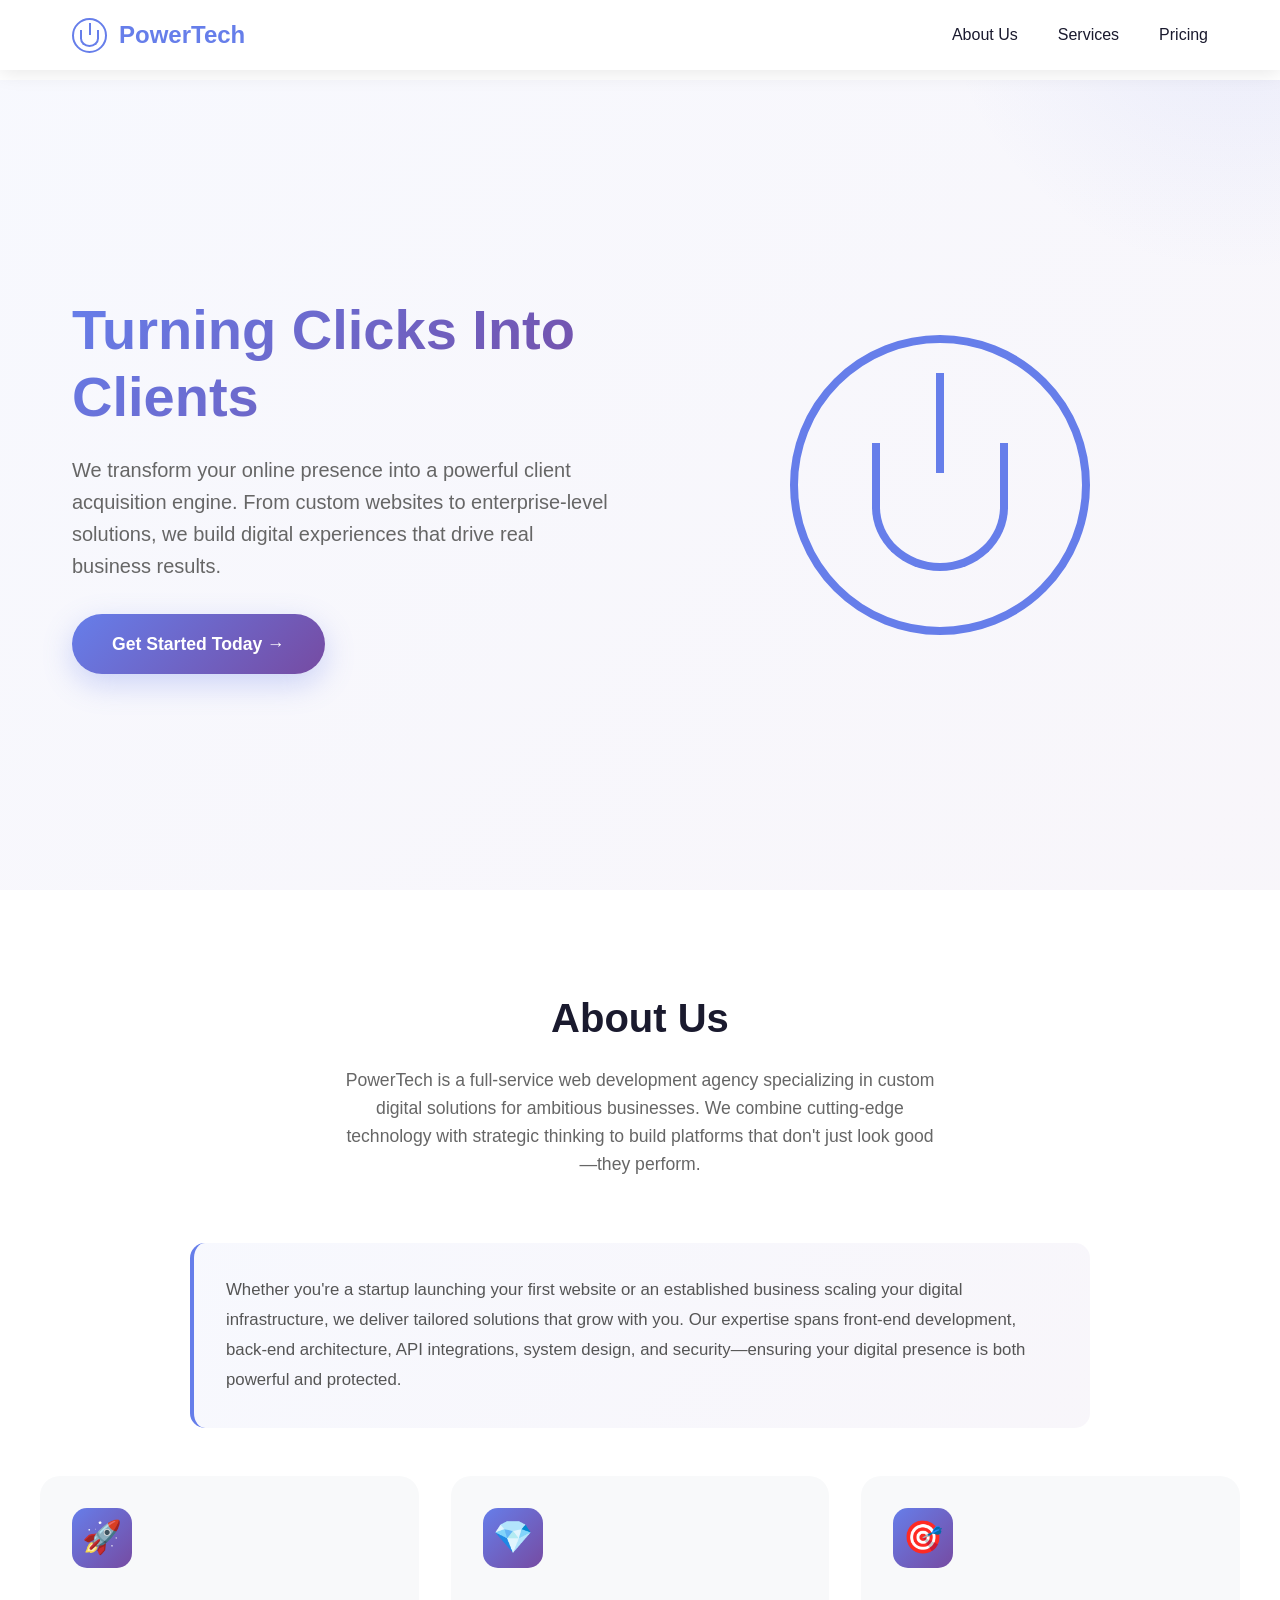
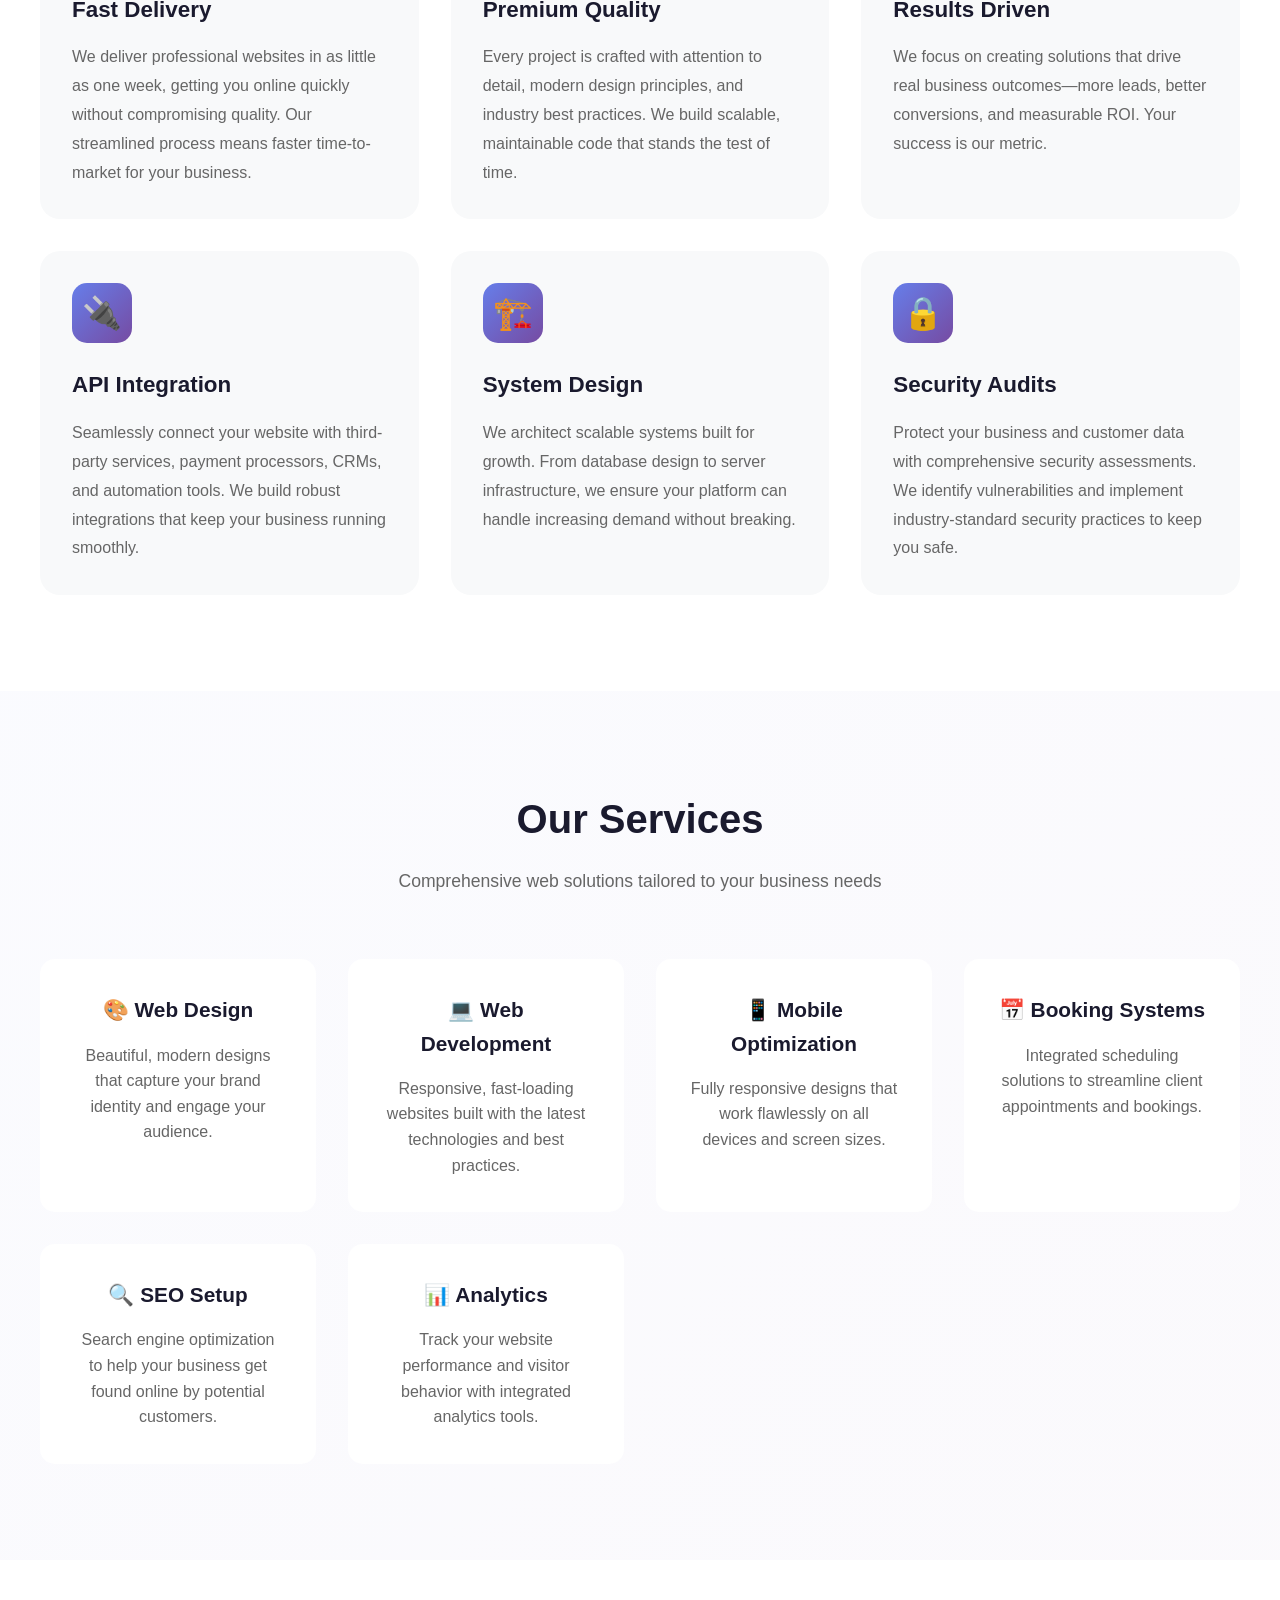
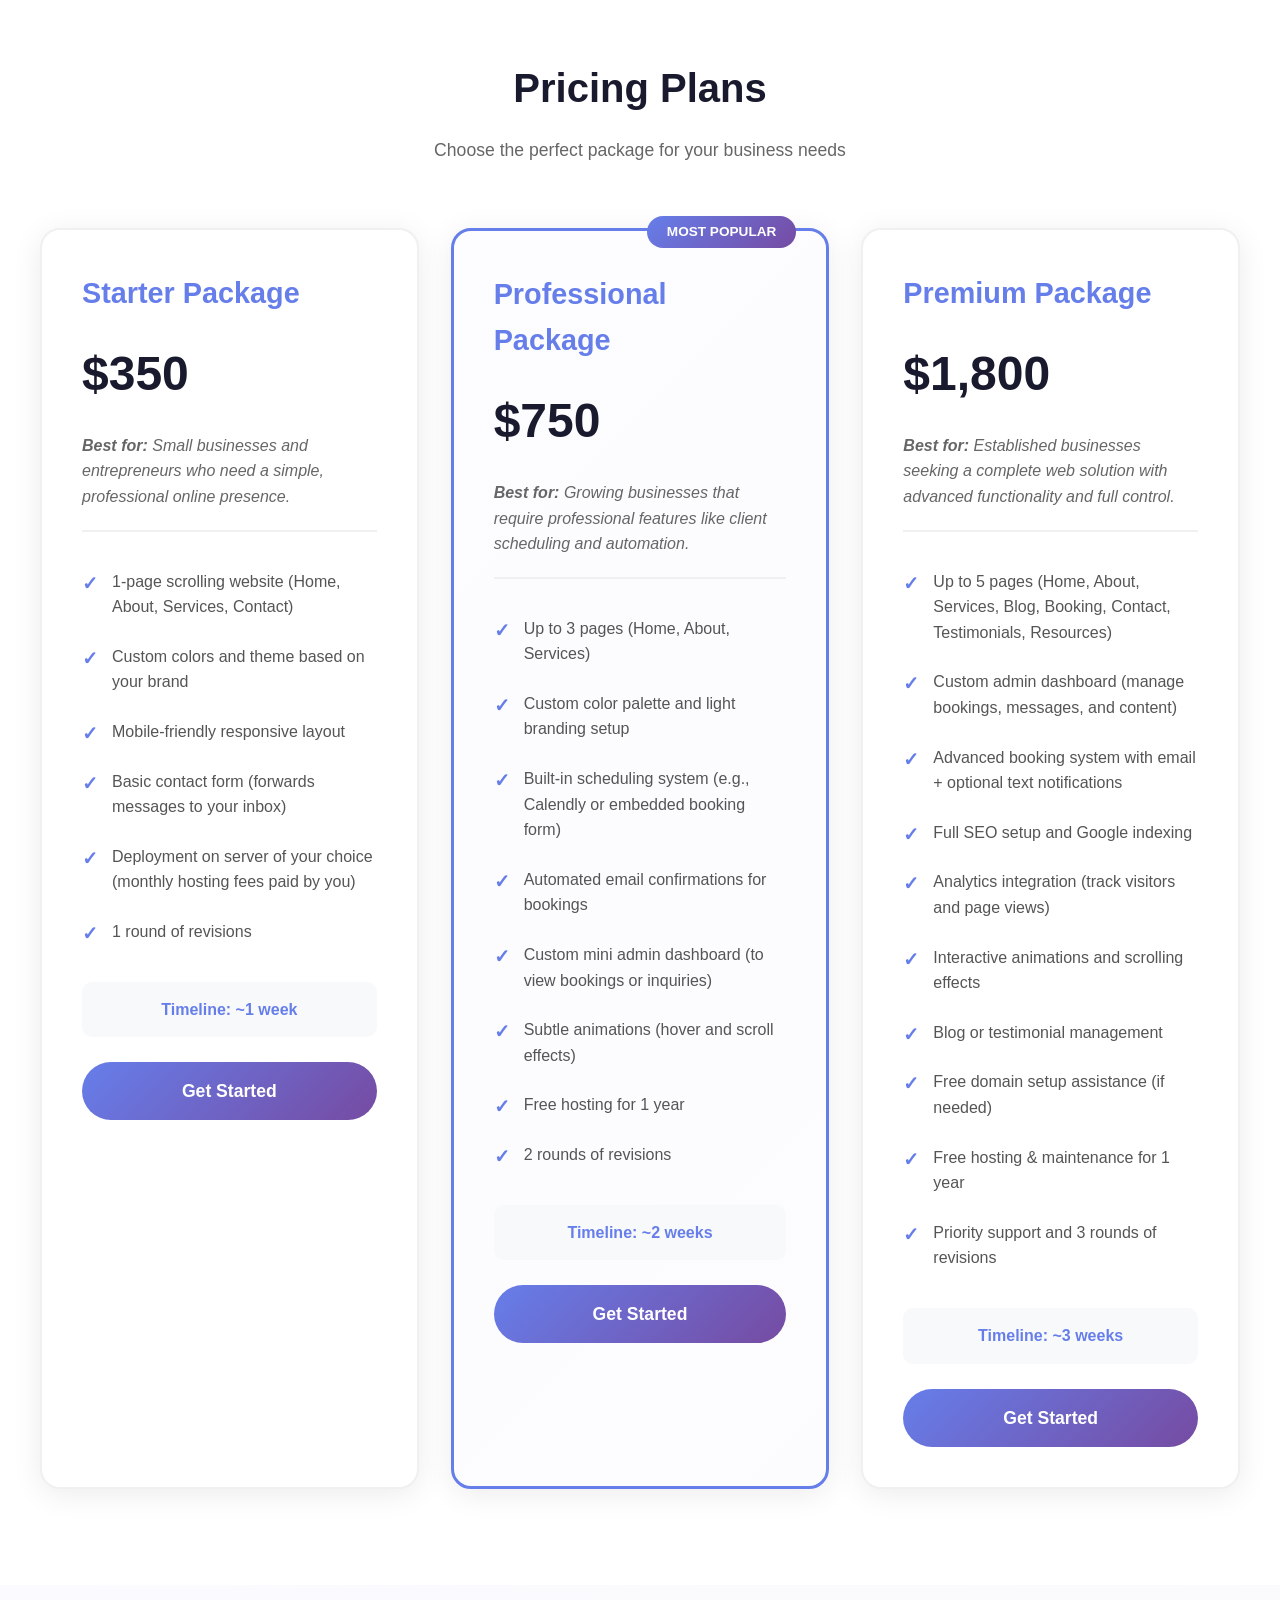
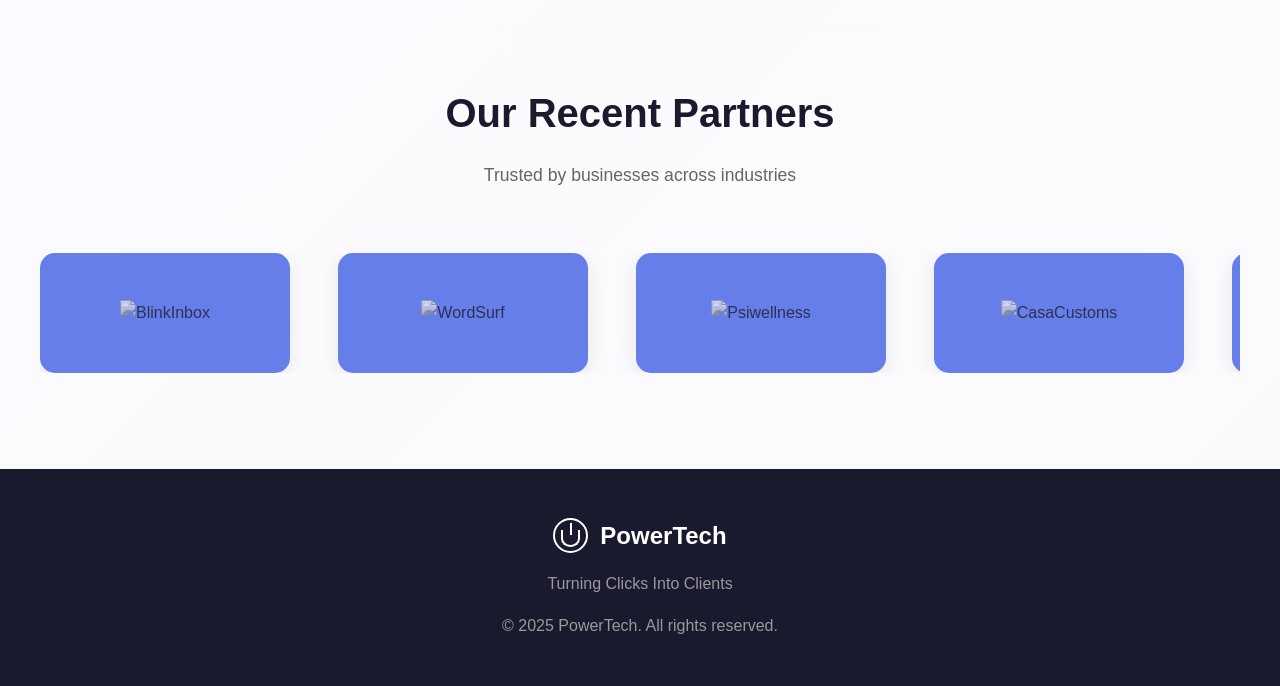
==== index.html @ 7750ad98 "Update index.html" ====
<!DOCTYPE html>
<html lang="en">
<head>
    <meta charset="UTF-8">
    <meta name="viewport" content="width=device-width, initial-scale=1.0">
    <title>PowerTech - Turning Clicks Into Clients</title>
    <style>
        * {
            margin: 0;
            padding: 0;
            box-sizing: border-box;
        }

        :root {
            --primary: #667eea;
            --secondary: #764ba2;
            --dark: #1a1a2e;
            --light: #f8f9fa;
            --accent: #00d4ff;
        }

        html {
            scroll-behavior: smooth;
        }

        body {
            font-family: 'Inter', -apple-system, BlinkMacSystemFont, 'Segoe UI', sans-serif;
            line-height: 1.6;
            color: var(--dark);
            background: #ffffff;
        }

        /* Navbar */
        nav {
            position: fixed;
            top: 0;
            width: 100%;
            background: rgba(255, 255, 255, 0.95);
            backdrop-filter: blur(10px);
            box-shadow: 0 2px 20px rgba(0, 0, 0, 0.1);
            z-index: 1000;
            transition: all 0.3s ease;
        }

        nav.scrolled {
            box-shadow: 0 2px 30px rgba(0, 0, 0, 0.15);
        }

        .nav-container {
            max-width: 1200px;
            margin: 0 auto;
            display: flex;
            justify-content: space-between;
            align-items: center;
            padding: 1rem 2rem;
        }

        .logo-nav {
            display: flex;
            align-items: center;
            gap: 12px;
            font-size: 1.5rem;
            font-weight: 700;
            color: var(--primary);
            text-decoration: none;
        }

        .power-icon-small {
            width: 35px;
            height: 35px;
            border: 2px solid var(--primary);
            border-radius: 50%;
            position: relative;
            display: flex;
            align-items: center;
            justify-content: center;
        }

        .power-icon-small::before {
            content: '';
            width: 2px;
            height: 12px;
            background: var(--primary);
            position: absolute;
            top: 3px;
        }

        .power-icon-small::after {
            content: '';
            width: 15px;
            height: 15px;
            border: 2px solid var(--primary);
            border-top: none;
            border-radius: 0 0 50% 50%;
            position: absolute;
            top: 10px;
        }

        .nav-links {
            display: flex;
            gap: 2.5rem;
            list-style: none;
        }

        .nav-links a {
            color: var(--dark);
            text-decoration: none;
            font-weight: 500;
            transition: color 0.3s ease;
            position: relative;
        }

        .nav-links a::after {
            content: '';
            position: absolute;
            bottom: -5px;
            left: 0;
            width: 0;
            height: 2px;
            background: linear-gradient(135deg, var(--primary), var(--secondary));
            transition: width 0.3s ease;
        }

        .nav-links a:hover {
            color: var(--primary);
        }

        .nav-links a:hover::after {
            width: 100%;
        }

        .mobile-toggle {
            display: none;
            flex-direction: column;
            gap: 5px;
            cursor: pointer;
        }

        .mobile-toggle span {
            width: 25px;
            height: 3px;
            background: var(--dark);
            border-radius: 3px;
            transition: all 0.3s ease;
        }

        /* Hero Section */
        .hero {
            margin-top: 80px;
            min-height: 90vh;
            display: flex;
            align-items: center;
            background: linear-gradient(135deg, rgba(102, 126, 234, 0.05) 0%, rgba(118, 75, 162, 0.05) 100%);
            position: relative;
            overflow: hidden;
        }

        .hero::before {
            content: '';
            position: absolute;
            top: -50%;
            right: -20%;
            width: 600px;
            height: 600px;
            background: radial-gradient(circle, rgba(102, 126, 234, 0.1) 0%, transparent 70%);
            border-radius: 50%;
        }

        .hero-container {
            max-width: 1200px;
            margin: 0 auto;
            padding: 2rem;
            display: grid;
            grid-template-columns: 1fr 1fr;
            gap: 4rem;
            align-items: center;
        }

        .hero-content h1 {
            font-size: 3.5rem;
            font-weight: 800;
            line-height: 1.2;
            margin-bottom: 1.5rem;
            background: linear-gradient(135deg, var(--primary), var(--secondary));
            -webkit-background-clip: text;
            -webkit-text-fill-color: transparent;
            background-clip: text;
        }

        .hero-content p {
            font-size: 1.25rem;
            color: #666;
            margin-bottom: 2rem;
        }

        .hero-cta {
            display: inline-flex;
            align-items: center;
            gap: 1rem;
            padding: 1rem 2.5rem;
            background: linear-gradient(135deg, var(--primary), var(--secondary));
            color: white;
            text-decoration: none;
            border-radius: 50px;
            font-weight: 600;
            font-size: 1.1rem;
            transition: transform 0.3s ease, box-shadow 0.3s ease;
            box-shadow: 0 10px 30px rgba(102, 126, 234, 0.3);
        }

        .hero-cta:hover {
            transform: translateY(-3px);
            box-shadow: 0 15px 40px rgba(102, 126, 234, 0.4);
        }

        .hero-visual {
            display: flex;
            justify-content: center;
            align-items: center;
        }

        .power-icon-large {
            width: 300px;
            height: 300px;
            border: 8px solid var(--primary);
            border-radius: 50%;
            position: relative;
            display: flex;
            align-items: center;
            justify-content: center;
            animation: pulse 3s ease-in-out infinite;
        }

        .power-icon-large::before {
            content: '';
            width: 8px;
            height: 100px;
            background: var(--primary);
            position: absolute;
            top: 30px;
        }

        .power-icon-large::after {
            content: '';
            width: 120px;
            height: 120px;
            border: 8px solid var(--primary);
            border-top: none;
            border-radius: 0 0 50% 50%;
            position: absolute;
            top: 100px;
        }

        @keyframes pulse {
            0%, 100% { transform: scale(1); }
            50% { transform: scale(1.05); }
        }

        /* About Section */
        .about {
            padding: 6rem 2rem;
            background: white;
        }

        .about-container {
            max-width: 1200px;
            margin: 0 auto;
        }

        .section-title {
            text-align: center;
            font-size: 2.5rem;
            font-weight: 700;
            margin-bottom: 1rem;
            color: var(--dark);
        }

        .section-subtitle {
            text-align: center;
            font-size: 1.1rem;
            color: #666;
            margin-bottom: 4rem;
            max-width: 600px;
            margin-left: auto;
            margin-right: auto;
        }

        .about-intro {
            max-width: 900px;
            margin: 2rem auto 3rem;
            padding: 2rem;
            background: linear-gradient(135deg, rgba(102, 126, 234, 0.05) 0%, rgba(118, 75, 162, 0.05) 100%);
            border-radius: 15px;
            border-left: 4px solid var(--primary);
            color: #555;
            line-height: 1.8;
            font-size: 1.05rem;
        }

        .about-grid {
            display: grid;
            grid-template-columns: repeat(auto-fit, minmax(280px, 1fr));
            gap: 2rem;
            margin-top: 3rem;
        }

        .about-card {
            padding: 2rem;
            border-radius: 20px;
            background: var(--light);
            transition: transform 0.3s ease, box-shadow 0.3s ease;
        }

        .about-card:hover {
            transform: translateY(-5px);
            box-shadow: 0 10px 30px rgba(0, 0, 0, 0.1);
        }

        .about-icon {
            width: 60px;
            height: 60px;
            background: linear-gradient(135deg, var(--primary), var(--secondary));
            border-radius: 15px;
            display: flex;
            align-items: center;
            justify-content: center;
            font-size: 2rem;
            margin-bottom: 1.5rem;
        }

        .about-card h3 {
            font-size: 1.4rem;
            margin-bottom: 1rem;
            color: var(--dark);
        }

        .about-card p {
            color: #666;
            line-height: 1.8;
        }

        /* Services Section */
        .services {
            padding: 6rem 2rem;
            background: linear-gradient(135deg, rgba(102, 126, 234, 0.03) 0%, rgba(118, 75, 162, 0.03) 100%);
        }

        .services-container {
            max-width: 1200px;
            margin: 0 auto;
        }

        .services-grid {
            display: grid;
            grid-template-columns: repeat(auto-fit, minmax(250px, 1fr));
            gap: 2rem;
            margin-top: 3rem;
        }

        .service-item {
            padding: 2rem;
            background: white;
            border-radius: 15px;
            text-align: center;
            transition: transform 0.3s ease, box-shadow 0.3s ease;
            border: 2px solid transparent;
        }

        .service-item:hover {
            transform: translateY(-5px);
            box-shadow: 0 10px 30px rgba(102, 126, 234, 0.15);
            border-color: var(--primary);
        }

        .service-item h3 {
            font-size: 1.3rem;
            margin-bottom: 1rem;
            color: var(--dark);
        }

        .service-item p {
            color: #666;
        }

        /* Pricing Section */
        .pricing {
            padding: 6rem 2rem;
            background: white;
        }

        .pricing-container {
            max-width: 1200px;
            margin: 0 auto;
        }

        .pricing-grid {
            display: grid;
            grid-template-columns: repeat(auto-fit, minmax(320px, 1fr));
            gap: 2rem;
            margin-top: 3rem;
        }

        .pricing-card {
            background: white;
            border-radius: 20px;
            padding: 2.5rem;
            box-shadow: 0 5px 30px rgba(0, 0, 0, 0.08);
            transition: transform 0.3s ease, box-shadow 0.3s ease;
            border: 2px solid #f0f0f0;
        }

        .pricing-card:hover {
            transform: translateY(-10px);
            box-shadow: 0 15px 40px rgba(102, 126, 234, 0.2);
            border-color: var(--primary);
        }

        .pricing-card.featured {
            border: 3px solid var(--primary);
            position: relative;
            background: linear-gradient(135deg, rgba(102, 126, 234, 0.02) 0%, rgba(118, 75, 162, 0.02) 100%);
        }

        .featured-badge {
            position: absolute;
            top: -15px;
            right: 30px;
            background: linear-gradient(135deg, var(--primary), var(--secondary));
            color: white;
            padding: 5px 20px;
            border-radius: 20px;
            font-size: 0.85rem;
            font-weight: bold;
        }

        .package-name {
            font-size: 1.8rem;
            color: var(--primary);
            margin-bottom: 10px;
            font-weight: 700;
        }

        .price {
            font-size: 3rem;
            font-weight: 800;
            color: var(--dark);
            margin: 20px 0;
        }

        .best-for {
            font-style: italic;
            color: #666;
            margin-bottom: 25px;
            padding-bottom: 20px;
            border-bottom: 2px solid #f0f0f0;
        }

        .features {
            list-style: none;
            margin: 25px 0;
        }

        .features li {
            padding: 12px 0;
            padding-left: 30px;
            position: relative;
            color: #555;
        }

        .features li::before {
            content: '✓';
            position: absolute;
            left: 0;
            color: var(--primary);
            font-weight: bold;
            font-size: 1.2rem;
        }

        .timeline {
            background: var(--light);
            padding: 15px;
            border-radius: 10px;
            text-align: center;
            margin-top: 25px;
            font-weight: 600;
            color: var(--primary);
        }

        .cta-button {
            display: block;
            width: 100%;
            padding: 15px;
            margin-top: 25px;
            background: linear-gradient(135deg, var(--primary), var(--secondary));
            color: white;
            border: none;
            border-radius: 50px;
            font-size: 1.1rem;
            font-weight: 600;
            cursor: pointer;
            transition: transform 0.3s ease, box-shadow 0.3s ease;
            text-decoration: none;
            text-align: center;
        }

        .cta-button:hover {
            transform: translateY(-2px);
            box-shadow: 0 10px 25px rgba(102, 126, 234, 0.3);
        }

        /* Projects Section */
        .projects {
            padding: 6rem 2rem;
            background: linear-gradient(135deg, rgba(102, 126, 234, 0.03) 0%, rgba(118, 75, 162, 0.03) 100%);
            overflow: hidden;
        }

        .projects-container {
            max-width: 1200px;
            margin: 0 auto;
        }

        .projects-slider {
            margin-top: 3rem;
            overflow: hidden;
            position: relative;
            width: 100%;
        }

        .projects-track {
            display: flex;
            gap: 3rem;
            width: fit-content;
            animation: scroll 20s linear infinite;
            will-change: transform;
        }

        .projects-track:hover {
            animation-play-state: paused;
        }

        @keyframes scroll {
            0% {
                transform: translateX(0);
            }
            100% {
                transform: translateX(calc(-283px * 3));
            }
        }

        .project-card {
            flex-shrink: 0;
            width: 250px;
            height: 120px;
            background: #667eea;
            border-radius: 15px;
            display: flex;
            align-items: center;
            justify-content: center;
            padding: 1.5rem;
            box-shadow: 0 5px 20px rgba(0, 0, 0, 0.08);
            transition: transform 0.3s ease, box-shadow 0.3s ease;
            cursor: pointer;
            text-decoration: none;
        }

        .project-card:hover {
            transform: translateY(-5px);
            box-shadow: 0 10px 30px rgba(102, 126, 234, 0.2);
        }

        .project-logo {
            display: flex;
            flex-direction: column;
            align-items: center;
            gap: 0.5rem;
            transition: all 0.3s ease;
        }

         .logo-image {
            max-width: 150px;
            max-height: 60px;
            object-fit: contain;
            filter: grayscale(100%);
            opacity: 0.7;
            transition: all 0.3s ease;
        }
        
        .project-card:hover .logo-image {
            filter: grayscale(0%);
            opacity: 1;
            transform: scale(1.05);
        }
    

        /* Footer */
        footer {
            background: var(--dark);
            color: white;
            padding: 3rem 2rem;
            text-align: center;
        }

        .footer-content {
            max-width: 1200px;
            margin: 0 auto;
        }

        .footer-logo {
            display: flex;
            align-items: center;
            justify-content: center;
            gap: 12px;
            margin-bottom: 1rem;
            font-size: 1.5rem;
            font-weight: 700;
        }

        .power-icon-footer {
            width: 35px;
            height: 35px;
            border: 2px solid white;
            border-radius: 50%;
            position: relative;
            display: flex;
            align-items: center;
            justify-content: center;
        }

        .power-icon-footer::before {
            content: '';
            width: 2px;
            height: 12px;
            background: white;
            position: absolute;
            top: 3px;
        }

        .power-icon-footer::after {
            content: '';
            width: 15px;
            height: 15px;
            border: 2px solid white;
            border-top: none;
            border-radius: 0 0 50% 50%;
            position: absolute;
            top: 10px;
        }

        .footer-text {
            color: #999;
            margin-top: 1rem;
        }

        /* Responsive */
        @media (max-width: 768px) {
            .mobile-toggle {
                display: flex;
            }

            .nav-links {
                position: fixed;
                top: 80px;
                left: -100%;
                width: 100%;
                height: calc(100vh - 80px);
                background: white;
                flex-direction: column;
                padding: 2rem;
                gap: 1.5rem;
                transition: left 0.3s ease;
                box-shadow: 0 5px 20px rgba(0, 0, 0, 0.1);
            }

            .nav-links.active {
                left: 0;
            }

            .hero-container {
                grid-template-columns: 1fr;
                gap: 2rem;
                text-align: center;
            }

            .hero-content h1 {
                font-size: 2.5rem;
            }

            .hero-visual {
                order: -1;
            }

            .power-icon-large {
                width: 200px;
                height: 200px;
            }

            .power-icon-large::before {
                height: 70px;
                top: 20px;
            }

            .power-icon-large::after {
                width: 80px;
                height: 80px;
                top: 70px;
            }

            .pricing-grid {
                grid-template-columns: 1fr;
            }

            .section-title {
                font-size: 2rem;
            }
        }
    </style>
</head>
<body>
    <!-- Navbar -->
    <nav id="navbar">
        <div class="nav-container">
            <a href="#" class="logo-nav">
                <div class="power-icon-small"></div>
                PowerTech
            </a>
            <ul class="nav-links" id="navLinks">
                <li><a href="#about">About Us</a></li>
                <li><a href="#services">Services</a></li>
                <li><a href="#pricing">Pricing</a></li>
            </ul>
            <div class="mobile-toggle" id="mobileToggle">
                <span></span>
                <span></span>
                <span></span>
            </div>
        </div>
    </nav>

    <!-- Hero Section -->
    <section class="hero">
        <div class="hero-container">
            <div class="hero-content">
                <h1>Turning Clicks Into Clients</h1>
                <p>We transform your online presence into a powerful client acquisition engine. From custom websites to enterprise-level solutions, we build digital experiences that drive real business results.</p>
                <a href="https://forms.google.com" class="hero-cta" target="_blank">Get Started Today →</a>
            </div>
            <div class="hero-visual">
                <div class="power-icon-large"></div>
            </div>
        </div>
    </section>

    <!-- About Section -->
    <section class="about" id="about">
        <div class="about-container">
            <h2 class="section-title">About Us</h2>
            <p class="section-subtitle">PowerTech is a full-service web development agency specializing in custom digital solutions for ambitious businesses. We combine cutting-edge technology with strategic thinking to build platforms that don't just look good—they perform.</p>
            
            <div class="about-intro">
                <p>Whether you're a startup launching your first website or an established business scaling your digital infrastructure, we deliver tailored solutions that grow with you. Our expertise spans front-end development, back-end architecture, API integrations, system design, and security—ensuring your digital presence is both powerful and protected.</p>
            </div>
            
            <div class="about-grid">
                <div class="about-card">
                    <div class="about-icon">🚀</div>
                    <h3>Fast Delivery</h3>
                    <p>We deliver professional websites in as little as one week, getting you online quickly without compromising quality. Our streamlined process means faster time-to-market for your business.</p>
                </div>
                <div class="about-card">
                    <div class="about-icon">💎</div>
                    <h3>Premium Quality</h3>
                    <p>Every project is crafted with attention to detail, modern design principles, and industry best practices. We build scalable, maintainable code that stands the test of time.</p>
                </div>
                <div class="about-card">
                    <div class="about-icon">🎯</div>
                    <h3>Results Driven</h3>
                    <p>We focus on creating solutions that drive real business outcomes—more leads, better conversions, and measurable ROI. Your success is our metric.</p>
                </div>
                <div class="about-card">
                    <div class="about-icon">🔌</div>
                    <h3>API Integration</h3>
                    <p>Seamlessly connect your website with third-party services, payment processors, CRMs, and automation tools. We build robust integrations that keep your business running smoothly.</p>
                </div>
                <div class="about-card">
                    <div class="about-icon">🏗️</div>
                    <h3>System Design</h3>
                    <p>We architect scalable systems built for growth. From database design to server infrastructure, we ensure your platform can handle increasing demand without breaking.</p>
                </div>
                <div class="about-card">
                    <div class="about-icon">🔒</div>
                    <h3>Security Audits</h3>
                    <p>Protect your business and customer data with comprehensive security assessments. We identify vulnerabilities and implement industry-standard security practices to keep you safe.</p>
                </div>
            </div>
        </div>
    </section>

    <!-- Services Section -->
    <section class="services" id="services">
        <div class="services-container">
            <h2 class="section-title">Our Services</h2>
            <p class="section-subtitle">Comprehensive web solutions tailored to your business needs</p>
            
            <div class="services-grid">
                <div class="service-item">
                    <h3>🎨 Web Design</h3>
                    <p>Beautiful, modern designs that capture your brand identity and engage your audience.</p>
                </div>
                <div class="service-item">
                    <h3>💻 Web Development</h3>
                    <p>Responsive, fast-loading websites built with the latest technologies and best practices.</p>
                </div>
                <div class="service-item">
                    <h3>📱 Mobile Optimization</h3>
                    <p>Fully responsive designs that work flawlessly on all devices and screen sizes.</p>
                </div>
                <div class="service-item">
                    <h3>📅 Booking Systems</h3>
                    <p>Integrated scheduling solutions to streamline client appointments and bookings.</p>
                </div>
                <div class="service-item">
                    <h3>🔍 SEO Setup</h3>
                    <p>Search engine optimization to help your business get found online by potential customers.</p>
                </div>
                <div class="service-item">
                    <h3>📊 Analytics</h3>
                    <p>Track your website performance and visitor behavior with integrated analytics tools.</p>
                </div>
            </div>
        </div>
    </section>

    <!-- Pricing Section -->
    <section class="pricing" id="pricing">
        <div class="pricing-container">
            <h2 class="section-title">Pricing Plans</h2>
            <p class="section-subtitle">Choose the perfect package for your business needs</p>
            
            <div class="pricing-grid">
                <!-- Starter Package -->
                <div class="pricing-card">
                    <h2 class="package-name">Starter Package</h2>
                    <div class="price">$350</div>
                    <p class="best-for"><strong>Best for:</strong> Small businesses and entrepreneurs who need a simple, professional online presence.</p>
                    
                    <ul class="features">
                        <li>1-page scrolling website (Home, About, Services, Contact)</li>
                        <li>Custom colors and theme based on your brand</li>
                        <li>Mobile-friendly responsive layout</li>
                        <li>Basic contact form (forwards messages to your inbox)</li>
                        <li>Deployment on server of your choice (monthly hosting fees paid by you)</li>
                        <li>1 round of revisions</li>
                    </ul>

                    <div class="timeline">Timeline: ~1 week</div>
                    <a href="https://forms.google.com" class="cta-button" target="_blank">Get Started</a>
                </div>

                <!-- Professional Package -->
                <div class="pricing-card featured">
                    <span class="featured-badge">MOST POPULAR</span>
                    <h2 class="package-name">Professional Package</h2>
                    <div class="price">$750</div>
                    <p class="best-for"><strong>Best for:</strong> Growing businesses that require professional features like client scheduling and automation.</p>
                    
                    <ul class="features">
                        <li>Up to 3 pages (Home, About, Services)</li>
                        <li>Custom color palette and light branding setup</li>
                        <li>Built-in scheduling system (e.g., Calendly or embedded booking form)</li>
                        <li>Automated email confirmations for bookings</li>
                        <li>Custom mini admin dashboard (to view bookings or inquiries)</li>
                        <li>Subtle animations (hover and scroll effects)</li>
                        <li>Free hosting for 1 year</li>
                        <li>2 rounds of revisions</li>
                    </ul>

                    <div class="timeline">Timeline: ~2 weeks</div>
                    <a href="https://forms.google.com" class="cta-button" target="_blank">Get Started</a>
                </div>

                <!-- Premium Package -->
                <div class="pricing-card">
                    <h2 class="package-name">Premium Package</h2>
                    <div class="price">$1,800</div>
                    <p class="best-for"><strong>Best for:</strong> Established businesses seeking a complete web solution with advanced functionality and full control.</p>
                    
                    <ul class="features">
                        <li>Up to 5 pages (Home, About, Services, Blog, Booking, Contact, Testimonials, Resources)</li>
                        <li>Custom admin dashboard (manage bookings, messages, and content)</li>
                        <li>Advanced booking system with email + optional text notifications</li>
                        <li>Full SEO setup and Google indexing</li>
                        <li>Analytics integration (track visitors and page views)</li>
                        <li>Interactive animations and scrolling effects</li>
                        <li>Blog or testimonial management</li>
                        <li>Free domain setup assistance (if needed)</li>
                        <li>Free hosting & maintenance for 1 year</li>
                        <li>Priority support and 3 rounds of revisions</li>
                    </ul>

                    <div class="timeline">Timeline: ~3 weeks</div>
                    <a href="https://forms.google.com" class="cta-button" target="_blank">Get Started</a>
                </div>
            </div>
        </div>
    </section>

    <!-- Projects Showcase Section -->
    <section class="projects">
        <div class="projects-container">
            <h2 class="section-title">Our Recent Partners</h2>
            <p class="section-subtitle">Trusted by businesses across industries</p>
            
            <div class="projects-slider">
                <div class="projects-track">
                     <a href="https://blinkinbox.club" target="_blank" class="project-card">
                        <div class="project-logo">
                            <img src="https://blinkinbox.club/logo512.png" alt="BlinkInbox" class="logo-image">
                        </div>
                    </a>
                    <a href="https://wordsurf.club" target="_blank" class="project-card">
                        <div class="project-logo">
                            <img src="https://wordsurf.club/logo512.png" alt="WordSurf" class="logo-image">
                        </div>
                    </a>
                    <a href="https://psiwellnessinc.com" target="_blank" class="project-card">
                        <div class="project-logo">
                            <img src="https://psiwellnessinc.com/psiwell.png" alt="Psiwellness" class="logo-image">
                        </div>
                    </a>
                    <a href="https://casacustoms.shop" target="_blank" class="project-card">
                        <div class="project-logo">
                            <img src="https://casacustoms.shop/Logo.png" alt="CasaCustoms" class="logo-image"> 
                        </div>
                    <!-- Duplicate for seamless loop -->
                   <a href="https://blinkinbox.club" target="_blank" class="project-card">
                        <div class="project-logo">
                            <img src="https://blinkinbox.club/logo512.png" alt="BlinkInbox" class="logo-image">
                        </div>
                    </a>
                    <a href="https://wordsurf.club" target="_blank" class="project-card">
                        <div class="project-logo">
                            <img src="https://wordsurf.club/favicon" alt="WordSurf" class="logo-image">
                        </div>
                    </a>
                    <a href="https://psiwellnessinc.com" target="_blank" class="project-card">
                        <div class="project-logo">
                            <img src="https://psiwellnessinc.com/psiwell.png" alt="Psiwellness" class="logo-image">
                        </div>
                    </a>
                    <a href="https://casacustoms.shop" target="_blank" class="project-card">
                        <div class="project-logo">
                            <img src="https://casacustoms.shop/Logo.png" alt="CasaCustoms" class="logo-image"> 
                        </div>
                    </a>
                </div>
            </div>
        </div>
    </section>

    <!-- Footer -->
    <footer>
        <div class="footer-content">
            <div class="footer-logo">
                <div class="power-icon-footer"></div>
                PowerTech
            </div>
            <p class="footer-text">Turning Clicks Into Clients</p>
            <p class="footer-text">© 2025 PowerTech. All rights reserved.</p>
        </div>
    </footer>

    <script>
        // Mobile menu toggle
        const mobileToggle = document.getElementById('mobileToggle');
        const navLinks = document.getElementById('navLinks');

        mobileToggle.addEventListener('click', () => {
            navLinks.classList.toggle('active');
        });

        // Close mobile menu when clicking a link
        navLinks.querySelectorAll('a').forEach(link => {
            link.addEventListener('click', () => {
                navLinks.classList.remove('active');
            });
        });

        // Navbar scroll effect
        const navbar = document.getElementById('navbar');
        window.addEventListener('scroll', () => {
            if (window.scrollY > 50) {
                navbar.classList.add('scrolled');
            } else {
                navbar.classList.remove('scrolled');
            }
        });
    </script>
</body>
</html>
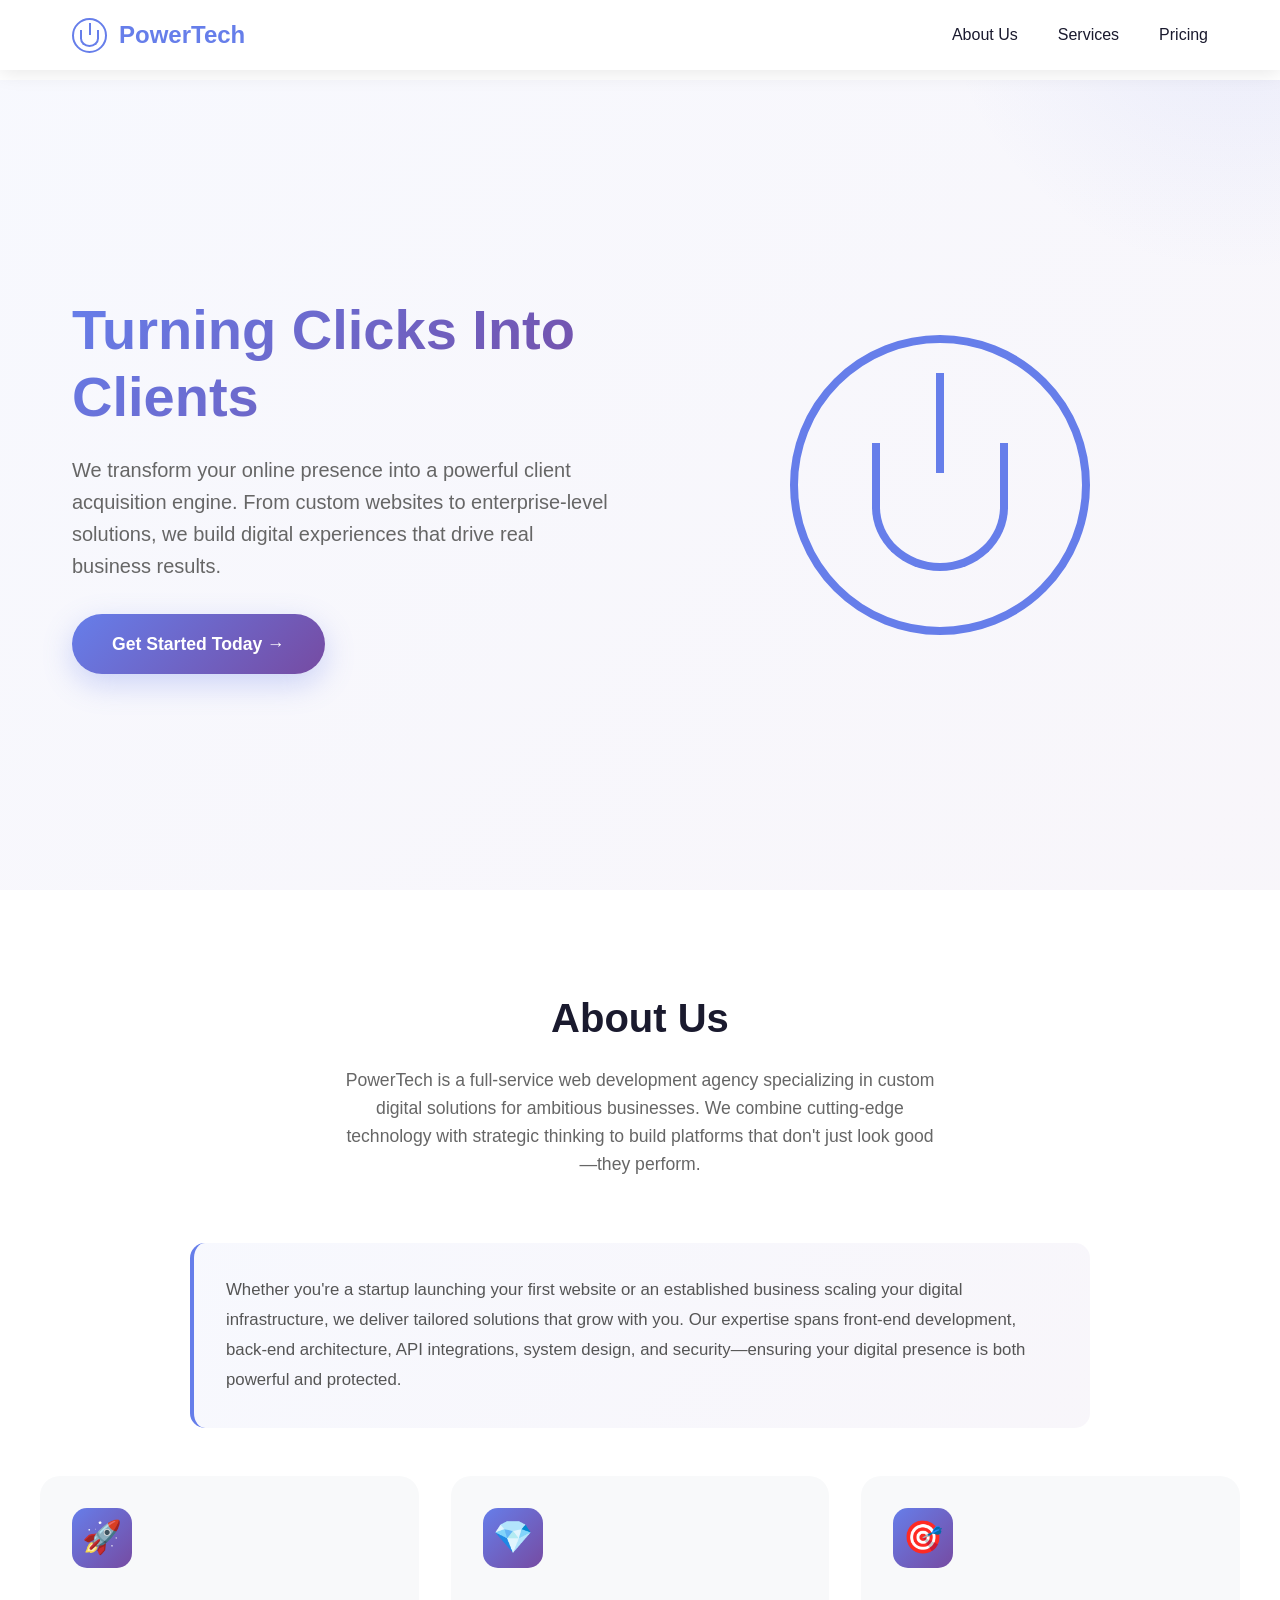
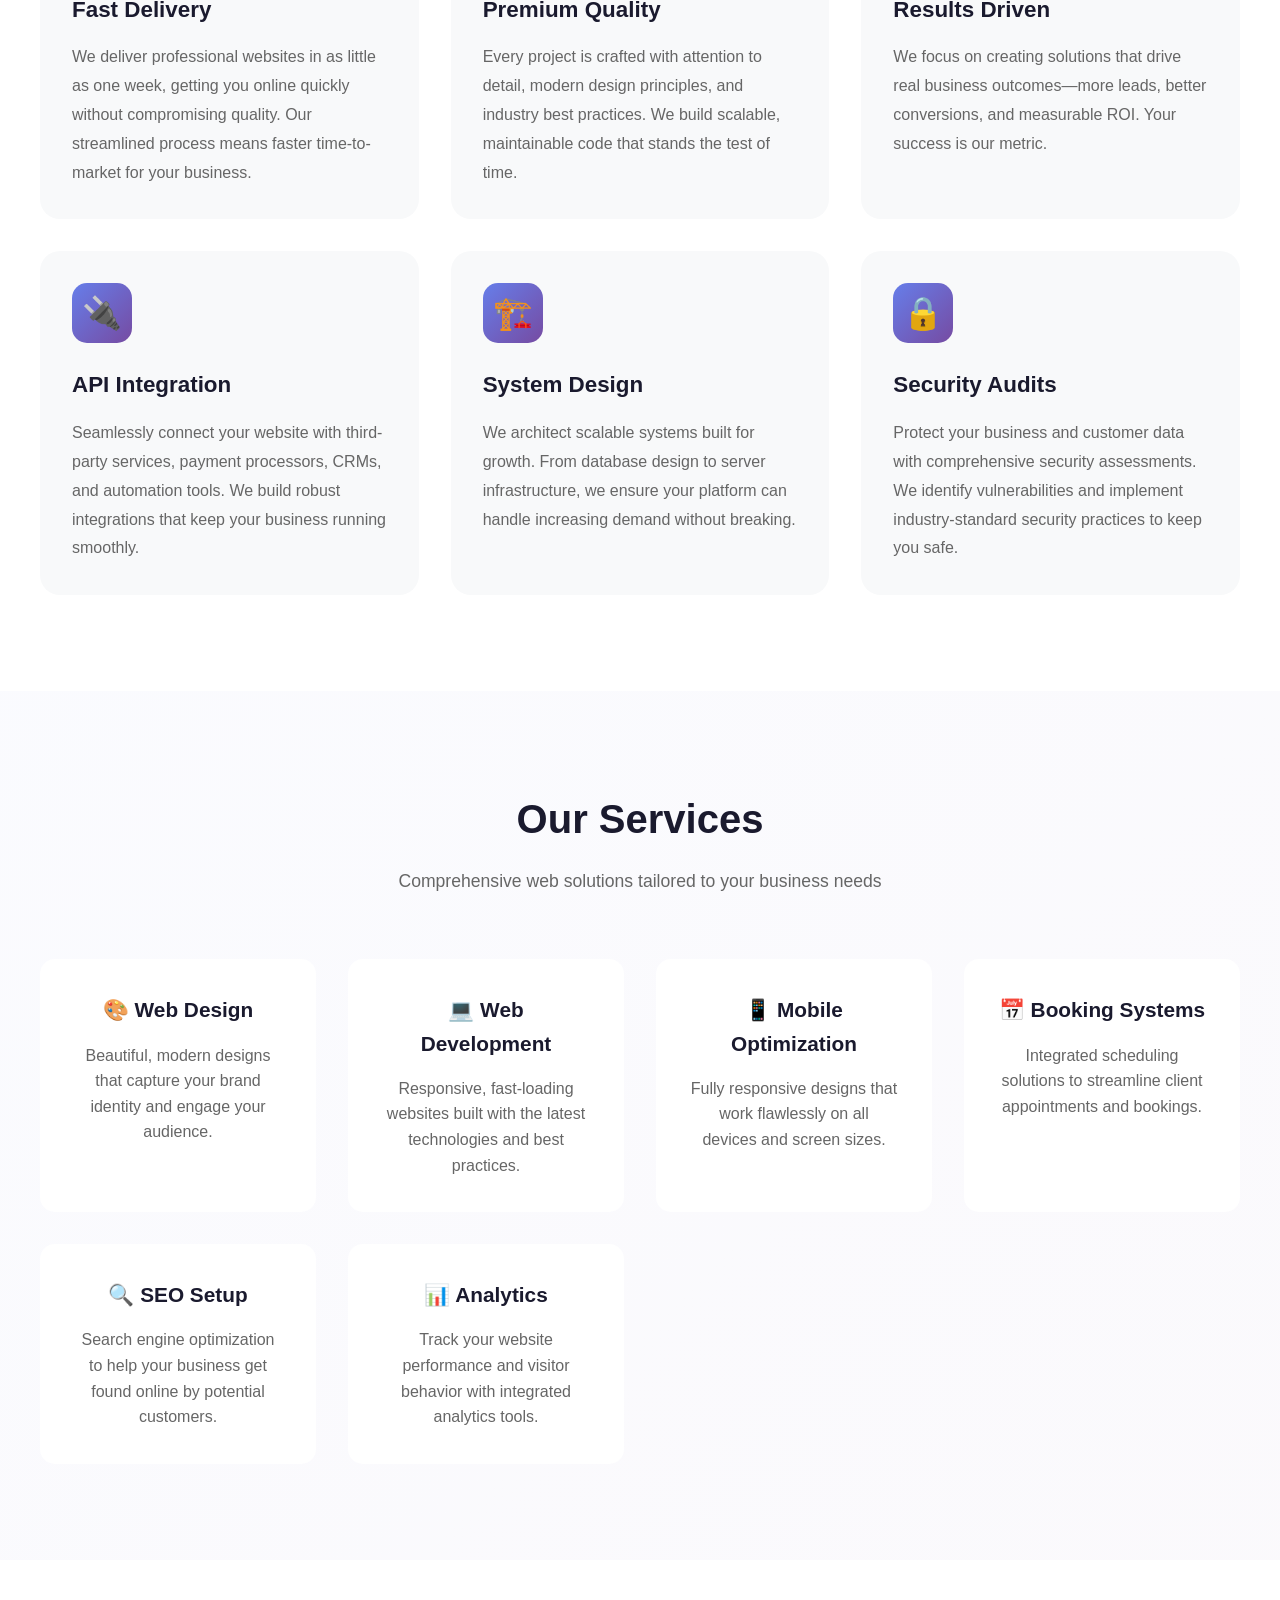
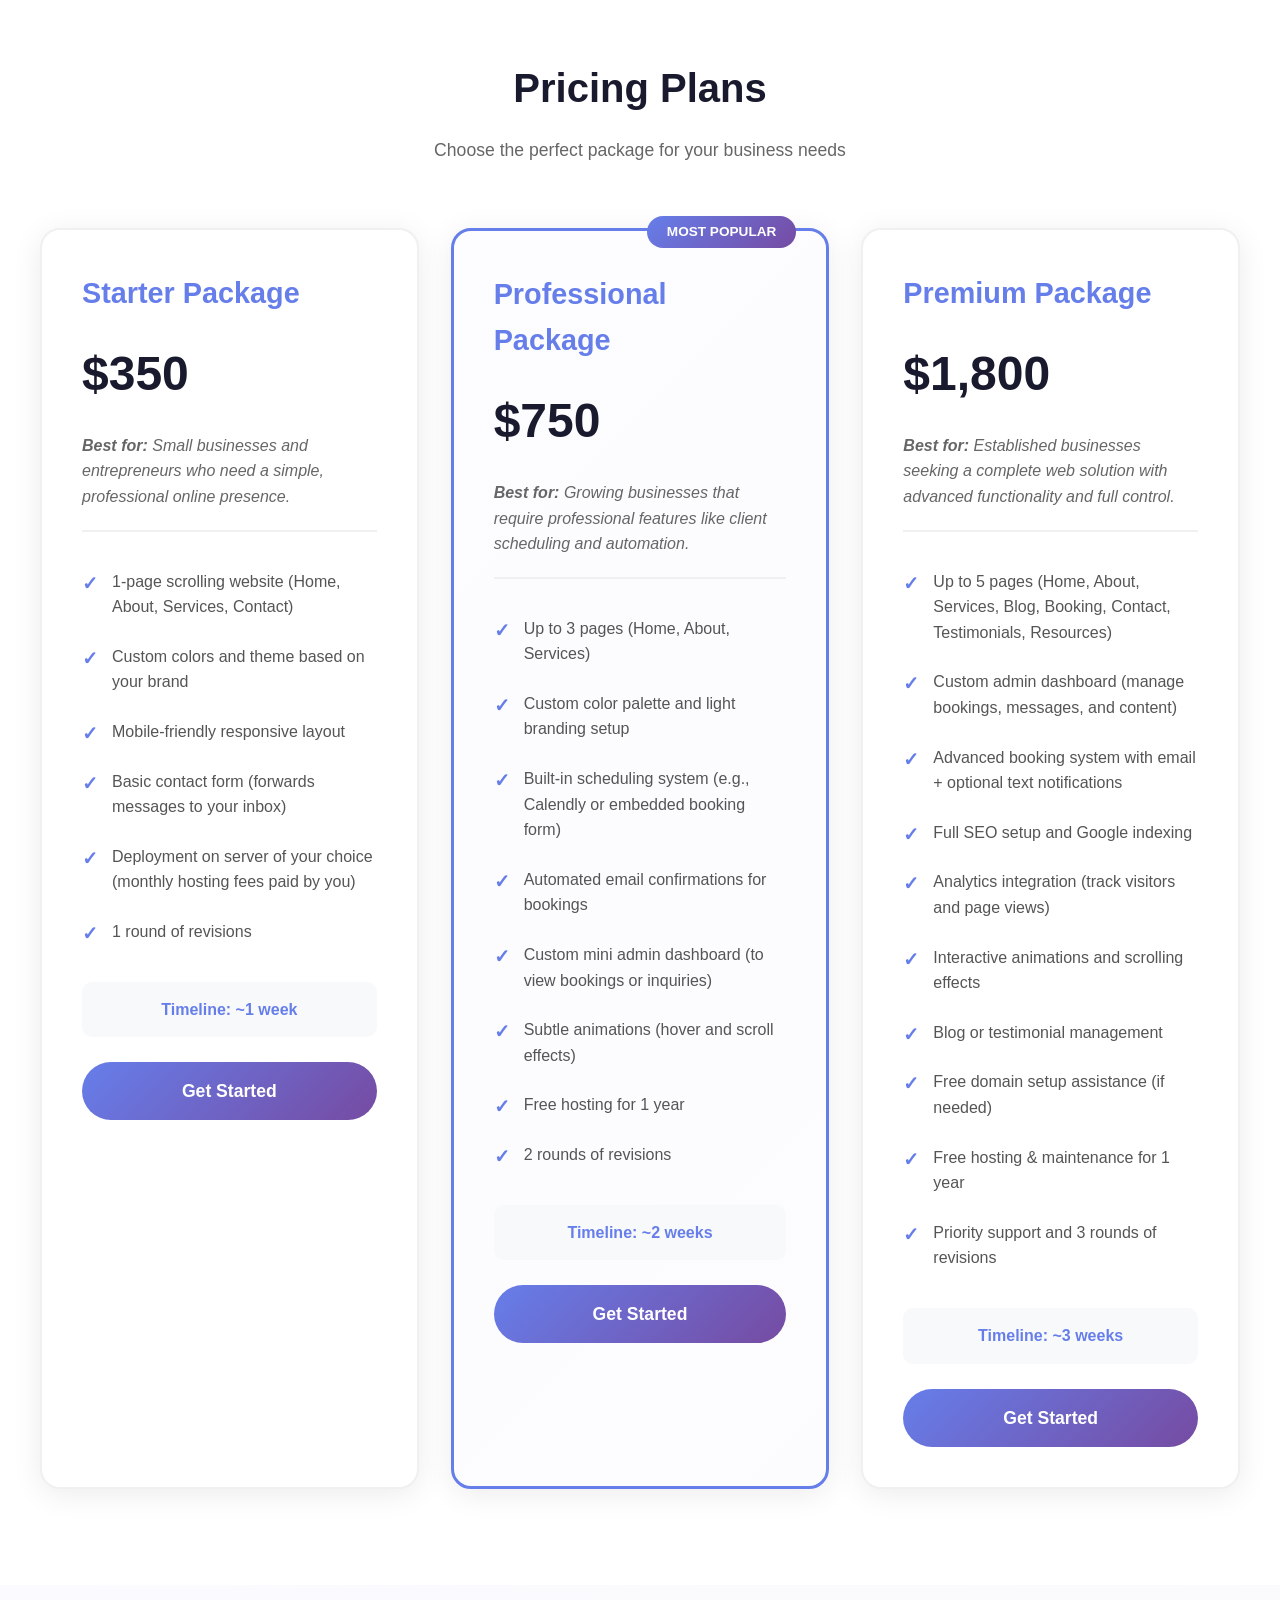
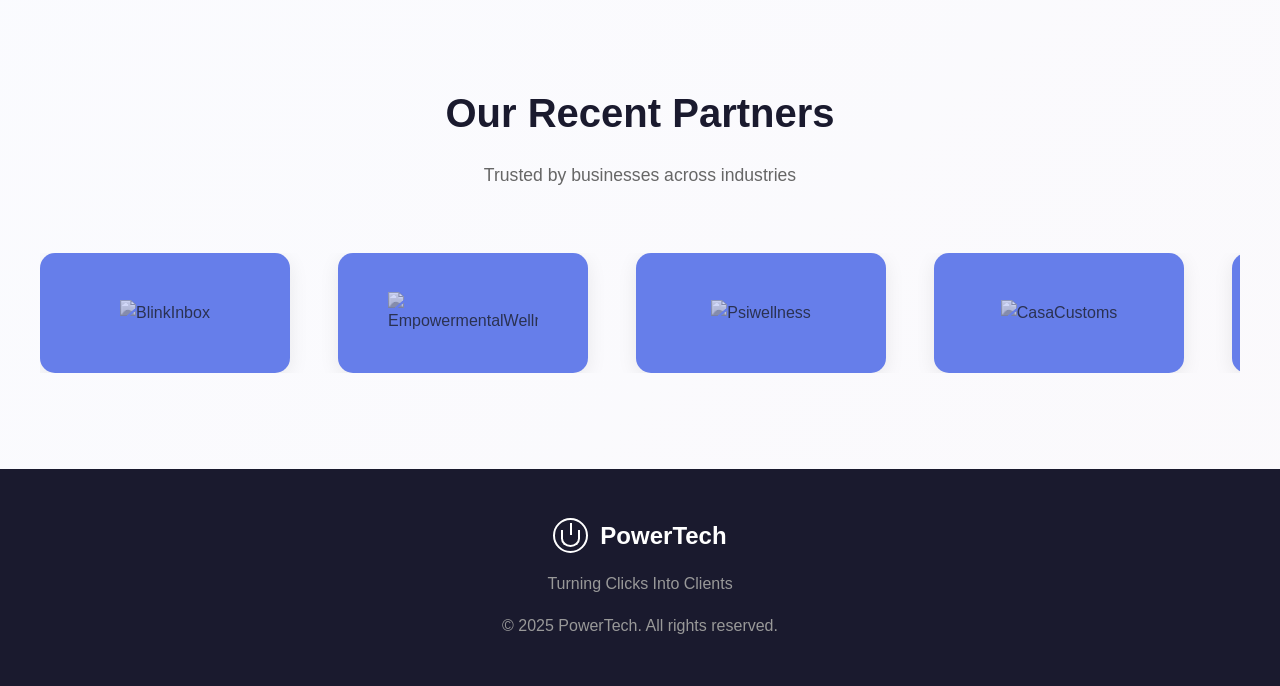
==== commit 9f7a3234: "Update project link and logo for Empowermental Wellness" ====
--- a/index.html
+++ b/index.html
@@ -743,7 +743,7 @@
             <div class="hero-content">
                 <h1>Turning Clicks Into Clients</h1>
                 <p>We transform your online presence into a powerful client acquisition engine. From custom websites to enterprise-level solutions, we build digital experiences that drive real business results.</p>
-                <a href="https://forms.google.com" class="hero-cta" target="_blank">Get Started Today →</a>
+                <a href="https://docs.google.com/forms/d/e/1FAIpQLSdeZOZp3qWbe34Wrys9zmXmFV5GBub_JHwXFmxEWY1kunA5tg/viewform?usp=header" class="hero-cta" target="_blank">Get Started Today →</a>
             </div>
             <div class="hero-visual">
                 <div class="power-icon-large"></div>
@@ -854,7 +854,7 @@
                     </ul>
 
                     <div class="timeline">Timeline: ~1 week</div>
-                    <a href="https://forms.google.com" class="cta-button" target="_blank">Get Started</a>
+                    <a href="https://docs.google.com/forms/d/e/1FAIpQLSdeZOZp3qWbe34Wrys9zmXmFV5GBub_JHwXFmxEWY1kunA5tg/viewform?usp=header" class="cta-button" target="_blank">Get Started</a>
                 </div>
 
                 <!-- Professional Package -->
@@ -876,7 +876,7 @@
                     </ul>
 
                     <div class="timeline">Timeline: ~2 weeks</div>
-                    <a href="https://forms.google.com" class="cta-button" target="_blank">Get Started</a>
+                    <a href="https://docs.google.com/forms/d/e/1FAIpQLSdeZOZp3qWbe34Wrys9zmXmFV5GBub_JHwXFmxEWY1kunA5tg/viewform?usp=header" class="cta-button" target="_blank">Get Started</a>
                 </div>
 
                 <!-- Premium Package -->
@@ -899,7 +899,7 @@
                     </ul>
 
                     <div class="timeline">Timeline: ~3 weeks</div>
-                    <a href="https://forms.google.com" class="cta-button" target="_blank">Get Started</a>
+                    <a href="https://docs.google.com/forms/d/e/1FAIpQLSdeZOZp3qWbe34Wrys9zmXmFV5GBub_JHwXFmxEWY1kunA5tg/viewform?usp=header" class="cta-button" target="_blank">Get Started</a>
                 </div>
             </div>
         </div>
@@ -918,9 +918,9 @@
                             <img src="https://blinkinbox.club/logo512.png" alt="BlinkInbox" class="logo-image">
                         </div>
                     </a>
-                    <a href="https://wordsurf.club" target="_blank" class="project-card">
+                    <a href="https://www.empowermentalwellness.net/" target="_blank" class="project-card">
                         <div class="project-logo">
-                            <img src="https://wordsurf.club/logo512.png" alt="WordSurf" class="logo-image">
+                            <img src="https://www.empowermentalwellness.net/logo.png" alt="EmpowermentalWellness" class="logo-image">
                         </div>
                     </a>
                     <a href="https://psiwellnessinc.com" target="_blank" class="project-card">
@@ -940,7 +940,7 @@
                     </a>
                     <a href="https://wordsurf.club" target="_blank" class="project-card">
                         <div class="project-logo">
-                            <img src="https://wordsurf.club/favicon" alt="WordSurf" class="logo-image">
+                            <img src="https://wordsurf.club/logo512.png" alt="WordSurf" class="logo-image">
                         </div>
                     </a>
                     <a href="https://psiwellnessinc.com" target="_blank" class="project-card">
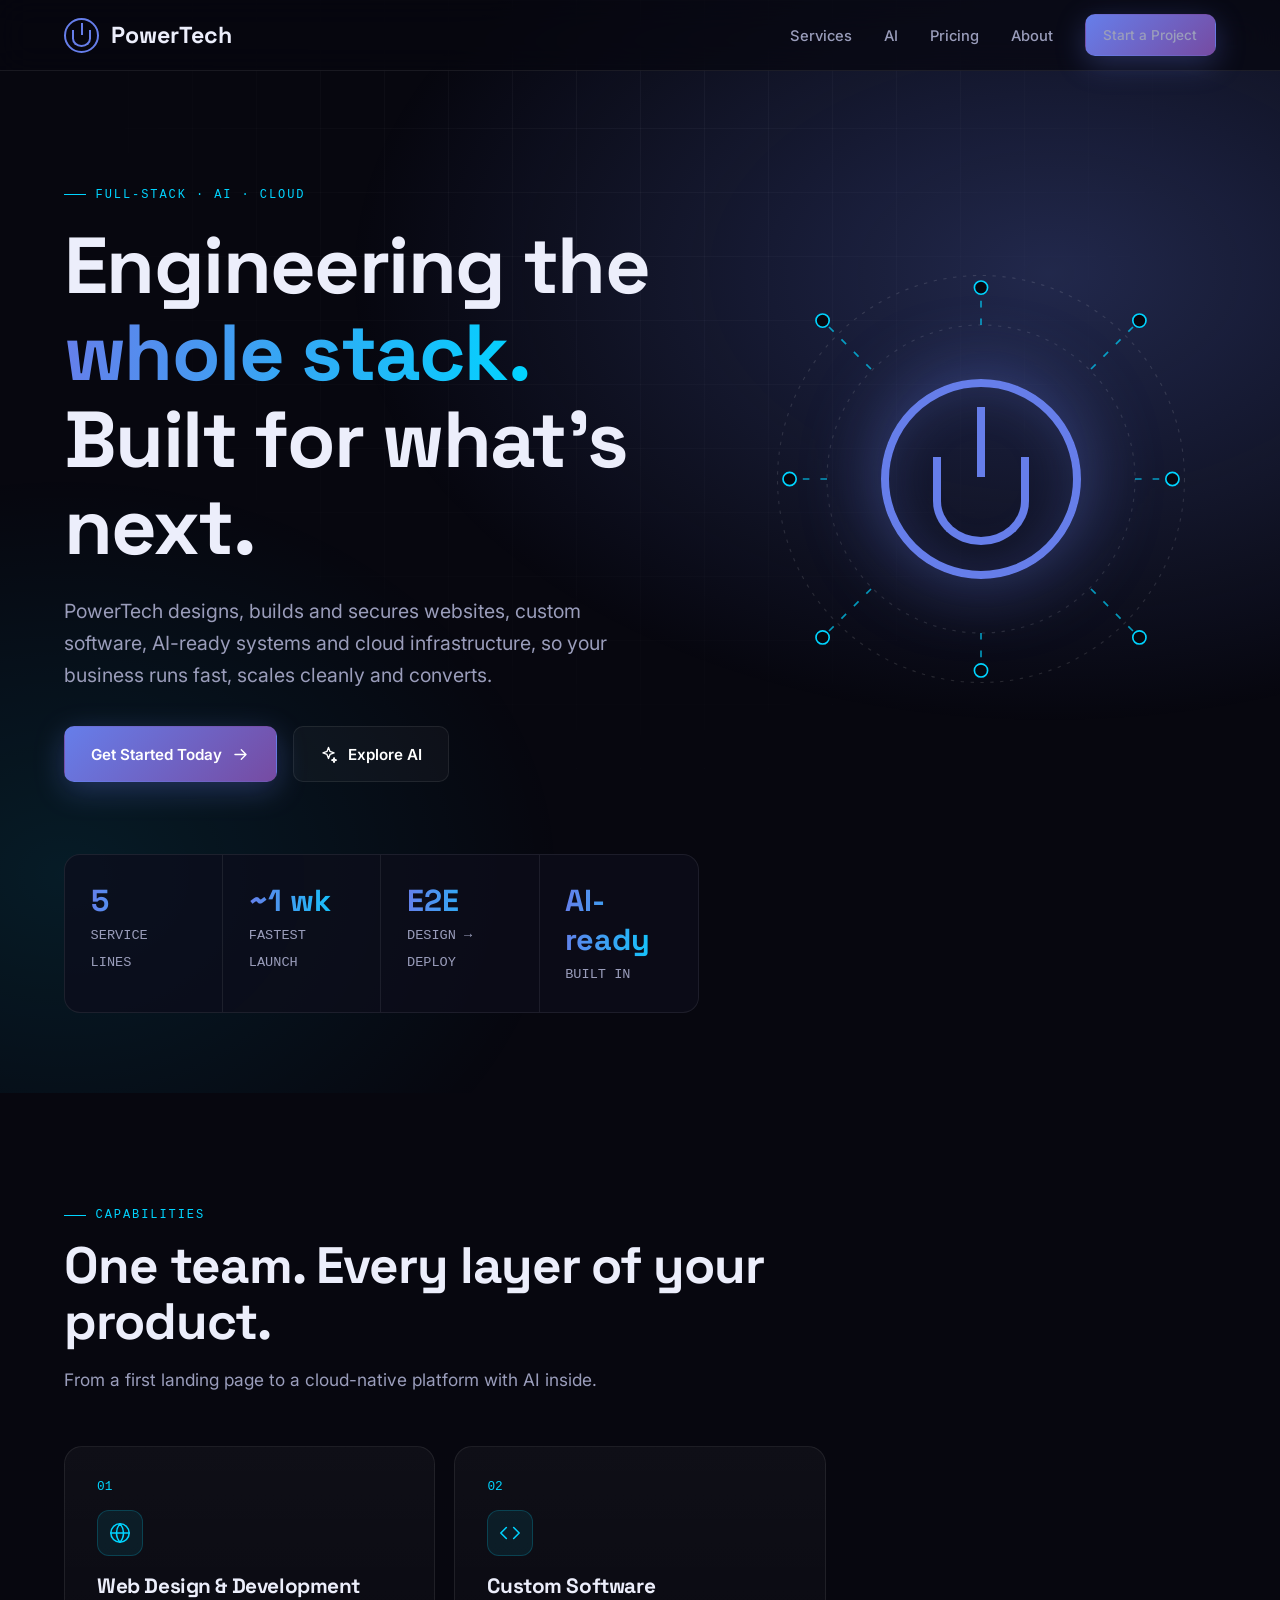
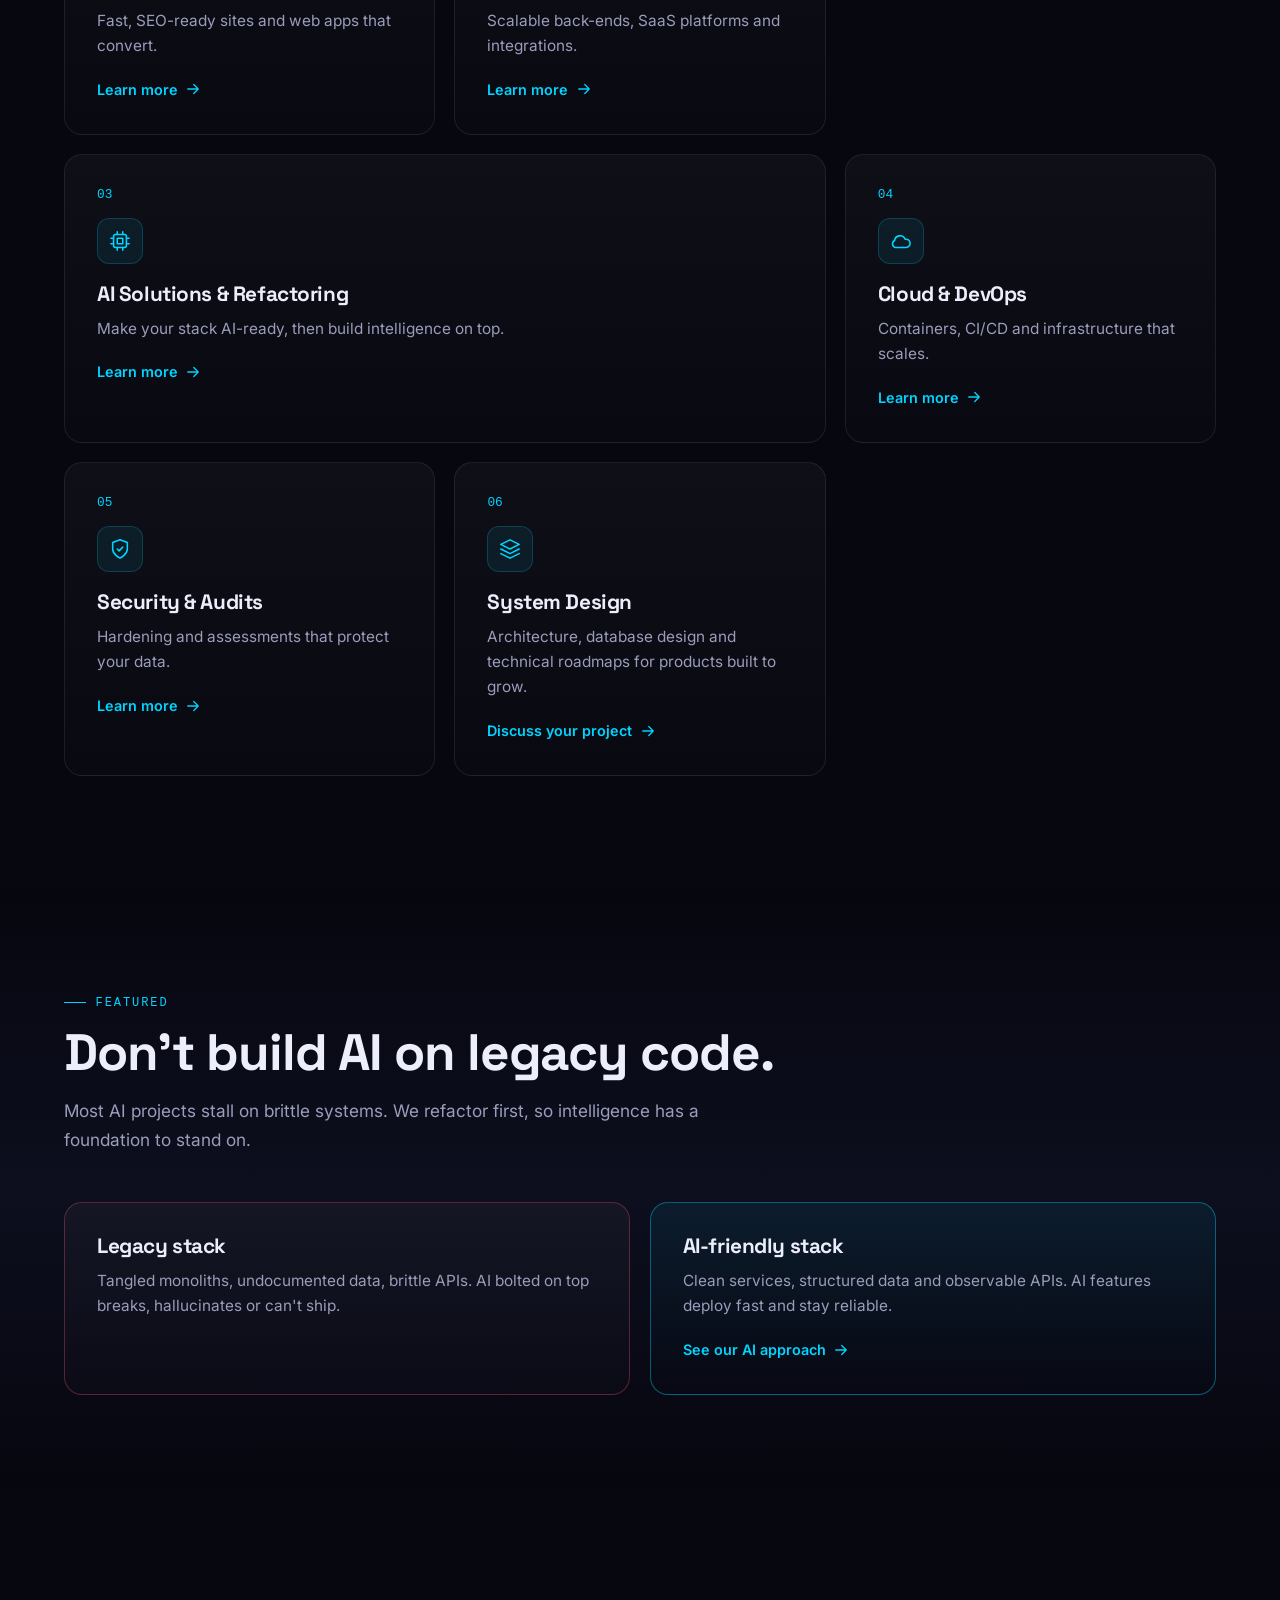
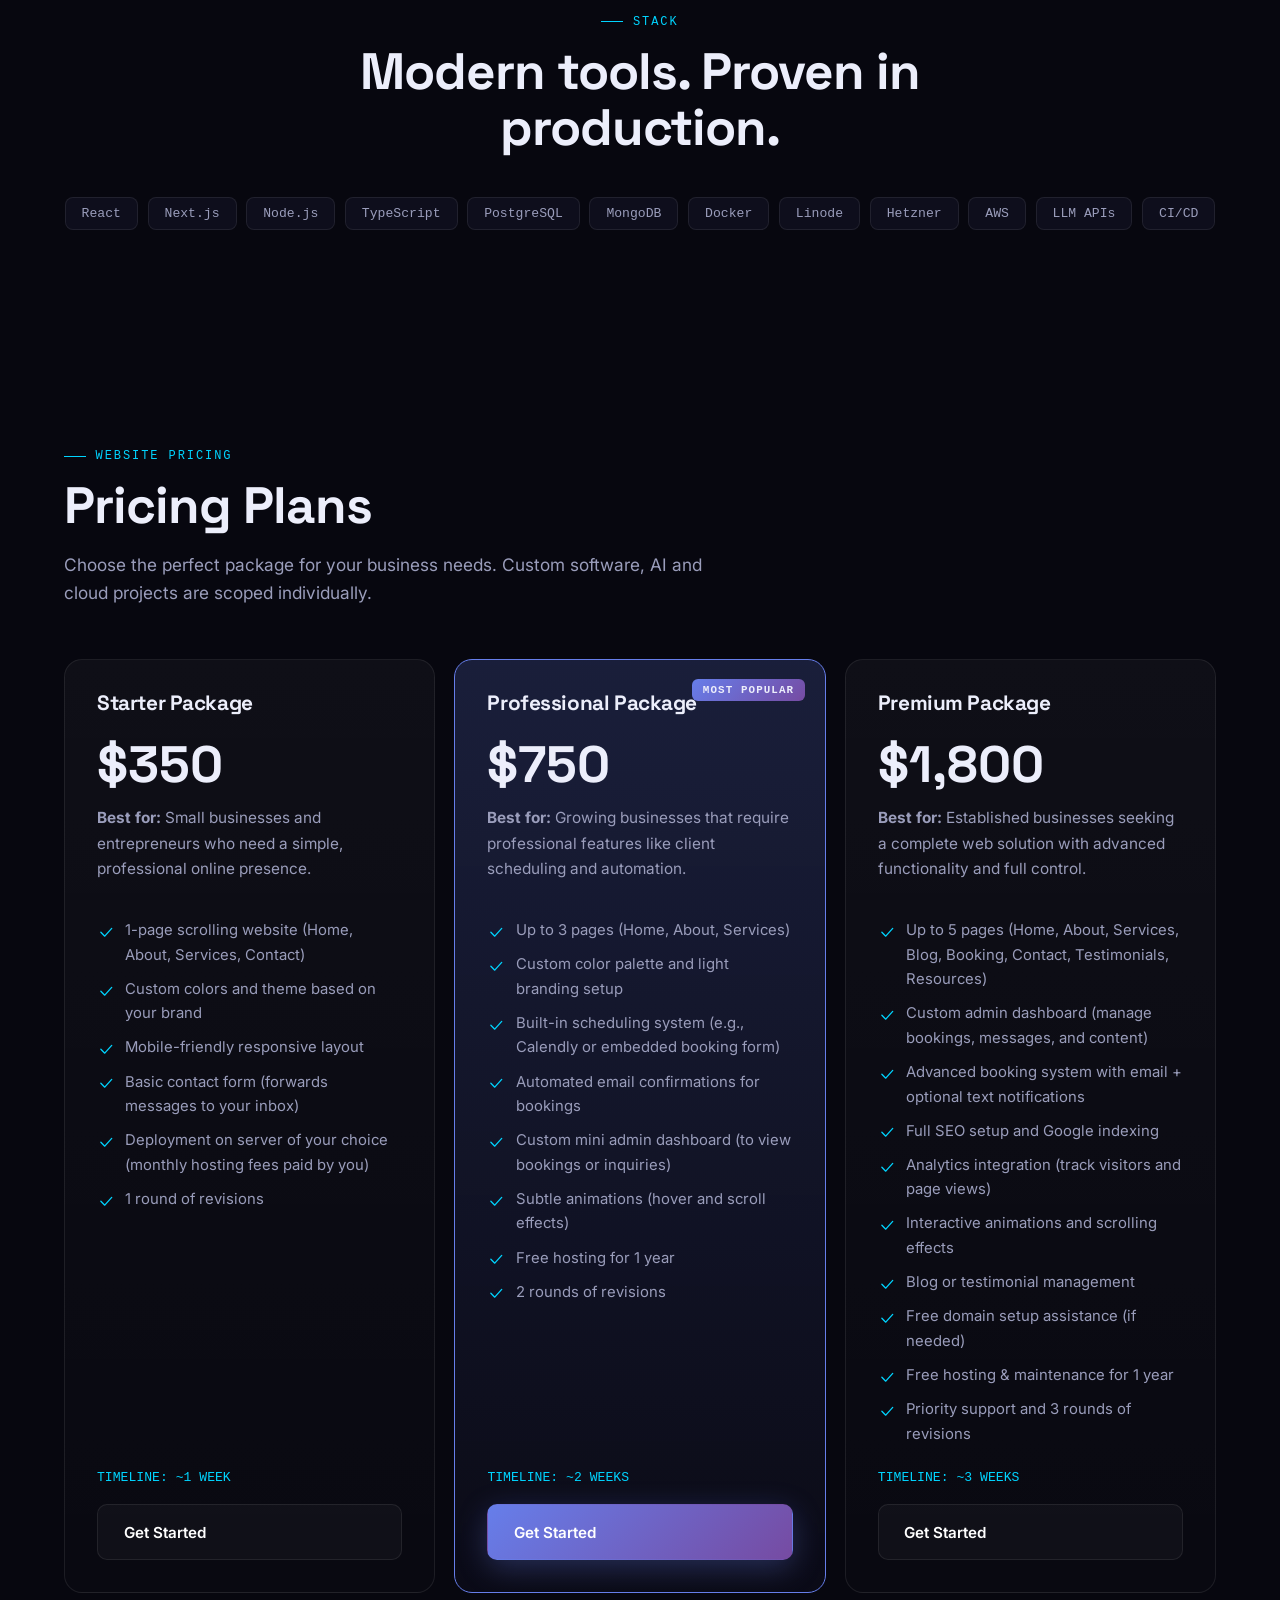
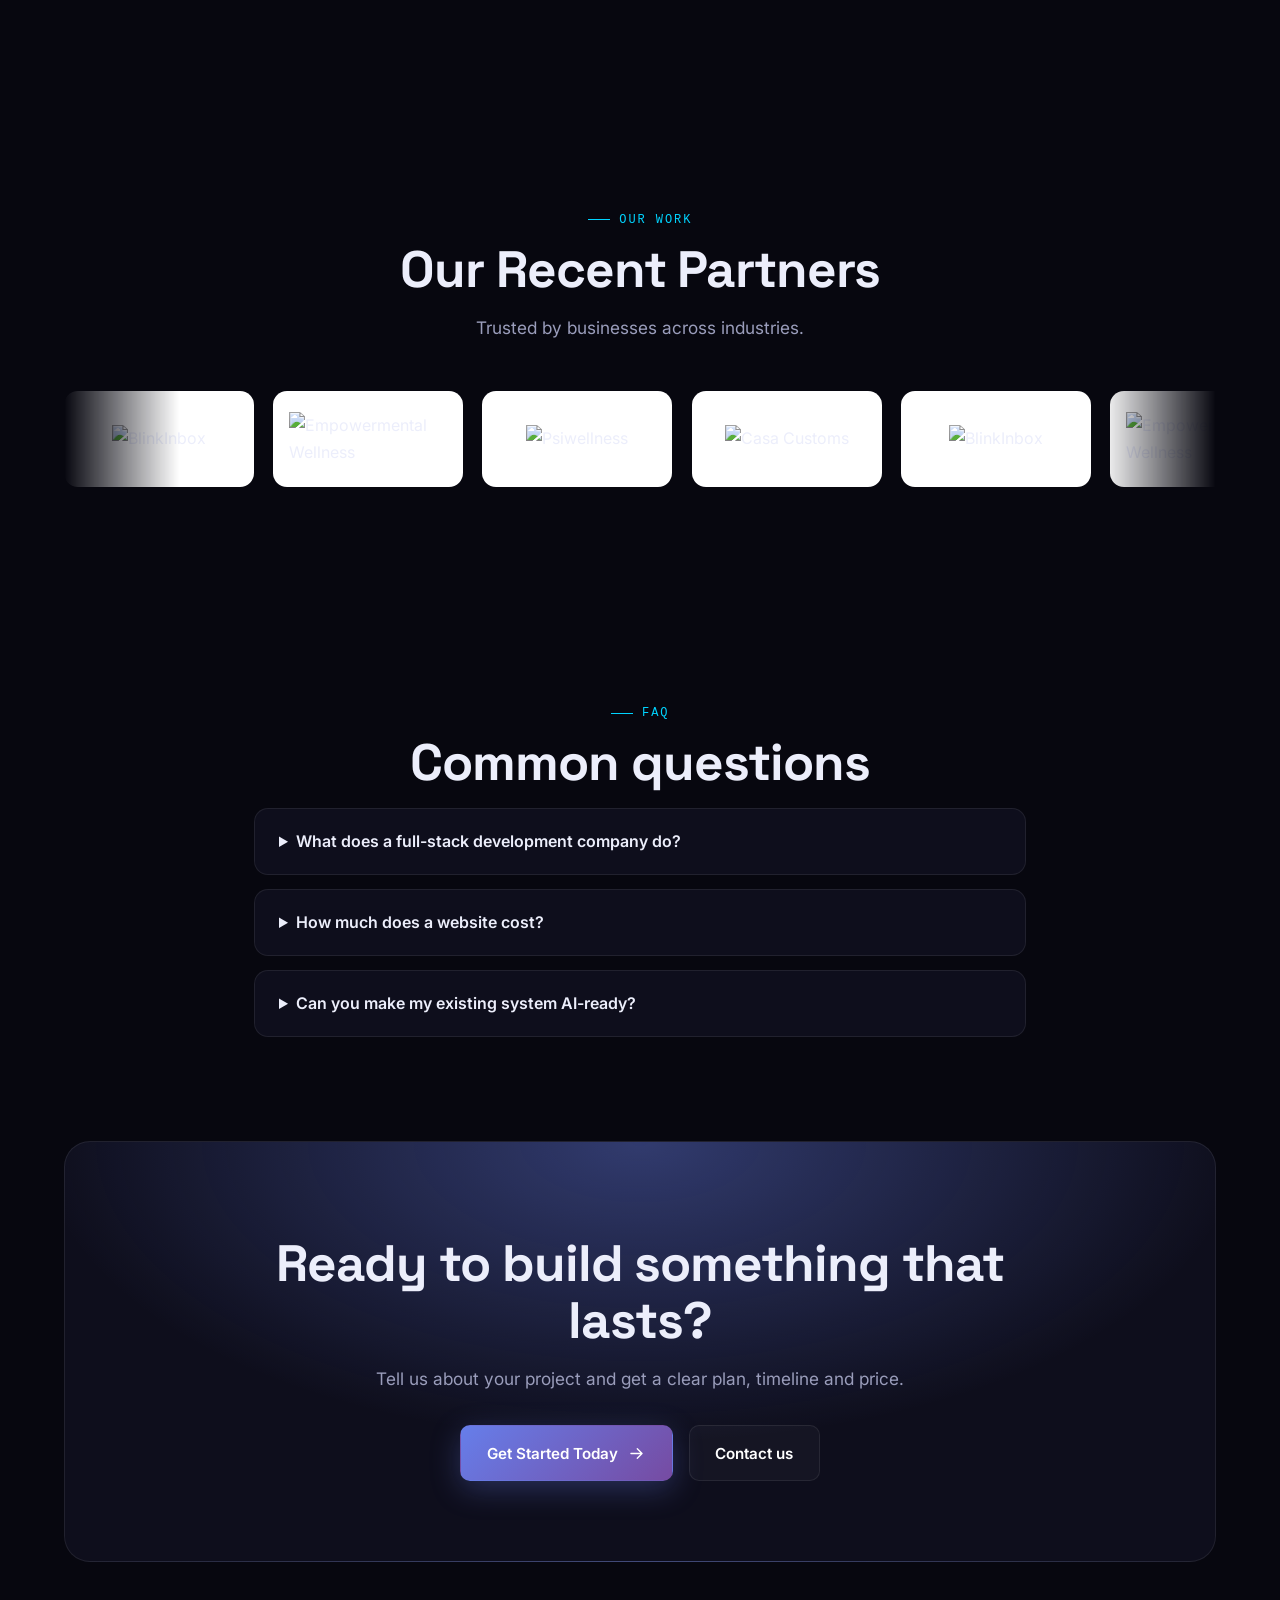
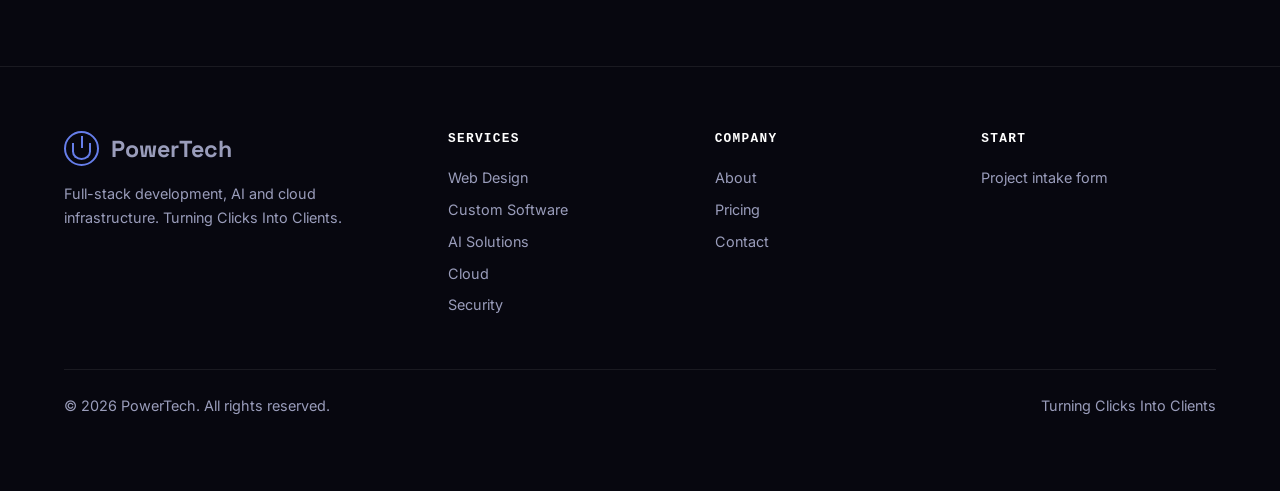
==== commit 666e8816: "Redesign site: multi-page layout, SEO." ====
--- a/index.html
+++ b/index.html
@@ -1,1000 +1,22 @@
 <!DOCTYPE html>
-<html lang="en">
-<head>
-    <meta charset="UTF-8">
-    <meta name="viewport" content="width=device-width, initial-scale=1.0">
-    <title>PowerTech - Turning Clicks Into Clients</title>
-    <style>
-        * {
-            margin: 0;
-            padding: 0;
-            box-sizing: border-box;
-        }
-
-        :root {
-            --primary: #667eea;
-            --secondary: #764ba2;
-            --dark: #1a1a2e;
-            --light: #f8f9fa;
-            --accent: #00d4ff;
-        }
-
-        html {
-            scroll-behavior: smooth;
-        }
-
-        body {
-            font-family: 'Inter', -apple-system, BlinkMacSystemFont, 'Segoe UI', sans-serif;
-            line-height: 1.6;
-            color: var(--dark);
-            background: #ffffff;
-        }
-
-        /* Navbar */
-        nav {
-            position: fixed;
-            top: 0;
-            width: 100%;
-            background: rgba(255, 255, 255, 0.95);
-            backdrop-filter: blur(10px);
-            box-shadow: 0 2px 20px rgba(0, 0, 0, 0.1);
-            z-index: 1000;
-            transition: all 0.3s ease;
-        }
-
-        nav.scrolled {
-            box-shadow: 0 2px 30px rgba(0, 0, 0, 0.15);
-        }
-
-        .nav-container {
-            max-width: 1200px;
-            margin: 0 auto;
-            display: flex;
-            justify-content: space-between;
-            align-items: center;
-            padding: 1rem 2rem;
-        }
-
-        .logo-nav {
-            display: flex;
-            align-items: center;
-            gap: 12px;
-            font-size: 1.5rem;
-            font-weight: 700;
-            color: var(--primary);
-            text-decoration: none;
-        }
-
-        .power-icon-small {
-            width: 35px;
-            height: 35px;
-            border: 2px solid var(--primary);
-            border-radius: 50%;
-            position: relative;
-            display: flex;
-            align-items: center;
-            justify-content: center;
-        }
-
-        .power-icon-small::before {
-            content: '';
-            width: 2px;
-            height: 12px;
-            background: var(--primary);
-            position: absolute;
-            top: 3px;
-        }
-
-        .power-icon-small::after {
-            content: '';
-            width: 15px;
-            height: 15px;
-            border: 2px solid var(--primary);
-            border-top: none;
-            border-radius: 0 0 50% 50%;
-            position: absolute;
-            top: 10px;
-        }
-
-        .nav-links {
-            display: flex;
-            gap: 2.5rem;
-            list-style: none;
-        }
-
-        .nav-links a {
-            color: var(--dark);
-            text-decoration: none;
-            font-weight: 500;
-            transition: color 0.3s ease;
-            position: relative;
-        }
-
-        .nav-links a::after {
-            content: '';
-            position: absolute;
-            bottom: -5px;
-            left: 0;
-            width: 0;
-            height: 2px;
-            background: linear-gradient(135deg, var(--primary), var(--secondary));
-            transition: width 0.3s ease;
-        }
-
-        .nav-links a:hover {
-            color: var(--primary);
-        }
-
-        .nav-links a:hover::after {
-            width: 100%;
-        }
-
-        .mobile-toggle {
-            display: none;
-            flex-direction: column;
-            gap: 5px;
-            cursor: pointer;
-        }
-
-        .mobile-toggle span {
-            width: 25px;
-            height: 3px;
-            background: var(--dark);
-            border-radius: 3px;
-            transition: all 0.3s ease;
-        }
-
-        /* Hero Section */
-        .hero {
-            margin-top: 80px;
-            min-height: 90vh;
-            display: flex;
-            align-items: center;
-            background: linear-gradient(135deg, rgba(102, 126, 234, 0.05) 0%, rgba(118, 75, 162, 0.05) 100%);
-            position: relative;
-            overflow: hidden;
-        }
-
-        .hero::before {
-            content: '';
-            position: absolute;
-            top: -50%;
-            right: -20%;
-            width: 600px;
-            height: 600px;
-            background: radial-gradient(circle, rgba(102, 126, 234, 0.1) 0%, transparent 70%);
-            border-radius: 50%;
-        }
-
-        .hero-container {
-            max-width: 1200px;
-            margin: 0 auto;
-            padding: 2rem;
-            display: grid;
-            grid-template-columns: 1fr 1fr;
-            gap: 4rem;
-            align-items: center;
-        }
-
-        .hero-content h1 {
-            font-size: 3.5rem;
-            font-weight: 800;
-            line-height: 1.2;
-            margin-bottom: 1.5rem;
-            background: linear-gradient(135deg, var(--primary), var(--secondary));
-            -webkit-background-clip: text;
-            -webkit-text-fill-color: transparent;
-            background-clip: text;
-        }
-
-        .hero-content p {
-            font-size: 1.25rem;
-            color: #666;
-            margin-bottom: 2rem;
-        }
-
-        .hero-cta {
-            display: inline-flex;
-            align-items: center;
-            gap: 1rem;
-            padding: 1rem 2.5rem;
-            background: linear-gradient(135deg, var(--primary), var(--secondary));
-            color: white;
-            text-decoration: none;
-            border-radius: 50px;
-            font-weight: 600;
-            font-size: 1.1rem;
-            transition: transform 0.3s ease, box-shadow 0.3s ease;
-            box-shadow: 0 10px 30px rgba(102, 126, 234, 0.3);
-        }
-
-        .hero-cta:hover {
-            transform: translateY(-3px);
-            box-shadow: 0 15px 40px rgba(102, 126, 234, 0.4);
-        }
-
-        .hero-visual {
-            display: flex;
-            justify-content: center;
-            align-items: center;
-        }
-
-        .power-icon-large {
-            width: 300px;
-            height: 300px;
-            border: 8px solid var(--primary);
-            border-radius: 50%;
-            position: relative;
-            display: flex;
-            align-items: center;
-            justify-content: center;
-            animation: pulse 3s ease-in-out infinite;
-        }
-
-        .power-icon-large::before {
-            content: '';
-            width: 8px;
-            height: 100px;
-            background: var(--primary);
-            position: absolute;
-            top: 30px;
-        }
-
-        .power-icon-large::after {
-            content: '';
-            width: 120px;
-            height: 120px;
-            border: 8px solid var(--primary);
-            border-top: none;
-            border-radius: 0 0 50% 50%;
-            position: absolute;
-            top: 100px;
-        }
-
-        @keyframes pulse {
-            0%, 100% { transform: scale(1); }
-            50% { transform: scale(1.05); }
-        }
-
-        /* About Section */
-        .about {
-            padding: 6rem 2rem;
-            background: white;
-        }
-
-        .about-container {
-            max-width: 1200px;
-            margin: 0 auto;
-        }
-
-        .section-title {
-            text-align: center;
-            font-size: 2.5rem;
-            font-weight: 700;
-            margin-bottom: 1rem;
-            color: var(--dark);
-        }
-
-        .section-subtitle {
-            text-align: center;
-            font-size: 1.1rem;
-            color: #666;
-            margin-bottom: 4rem;
-            max-width: 600px;
-            margin-left: auto;
-            margin-right: auto;
-        }
-
-        .about-intro {
-            max-width: 900px;
-            margin: 2rem auto 3rem;
-            padding: 2rem;
-            background: linear-gradient(135deg, rgba(102, 126, 234, 0.05) 0%, rgba(118, 75, 162, 0.05) 100%);
-            border-radius: 15px;
-            border-left: 4px solid var(--primary);
-            color: #555;
-            line-height: 1.8;
-            font-size: 1.05rem;
-        }
-
-        .about-grid {
-            display: grid;
-            grid-template-columns: repeat(auto-fit, minmax(280px, 1fr));
-            gap: 2rem;
-            margin-top: 3rem;
-        }
-
-        .about-card {
-            padding: 2rem;
-            border-radius: 20px;
-            background: var(--light);
-            transition: transform 0.3s ease, box-shadow 0.3s ease;
-        }
-
-        .about-card:hover {
-            transform: translateY(-5px);
-            box-shadow: 0 10px 30px rgba(0, 0, 0, 0.1);
-        }
-
-        .about-icon {
-            width: 60px;
-            height: 60px;
-            background: linear-gradient(135deg, var(--primary), var(--secondary));
-            border-radius: 15px;
-            display: flex;
-            align-items: center;
-            justify-content: center;
-            font-size: 2rem;
-            margin-bottom: 1.5rem;
-        }
-
-        .about-card h3 {
-            font-size: 1.4rem;
-            margin-bottom: 1rem;
-            color: var(--dark);
-        }
-
-        .about-card p {
-            color: #666;
-            line-height: 1.8;
-        }
-
-        /* Services Section */
-        .services {
-            padding: 6rem 2rem;
-            background: linear-gradient(135deg, rgba(102, 126, 234, 0.03) 0%, rgba(118, 75, 162, 0.03) 100%);
-        }
-
-        .services-container {
-            max-width: 1200px;
-            margin: 0 auto;
-        }
-
-        .services-grid {
-            display: grid;
-            grid-template-columns: repeat(auto-fit, minmax(250px, 1fr));
-            gap: 2rem;
-            margin-top: 3rem;
-        }
-
-        .service-item {
-            padding: 2rem;
-            background: white;
-            border-radius: 15px;
-            text-align: center;
-            transition: transform 0.3s ease, box-shadow 0.3s ease;
-            border: 2px solid transparent;
-        }
-
-        .service-item:hover {
-            transform: translateY(-5px);
-            box-shadow: 0 10px 30px rgba(102, 126, 234, 0.15);
-            border-color: var(--primary);
-        }
-
-        .service-item h3 {
-            font-size: 1.3rem;
-            margin-bottom: 1rem;
-            color: var(--dark);
-        }
-
-        .service-item p {
-            color: #666;
-        }
-
-        /* Pricing Section */
-        .pricing {
-            padding: 6rem 2rem;
-            background: white;
-        }
-
-        .pricing-container {
-            max-width: 1200px;
-            margin: 0 auto;
-        }
-
-        .pricing-grid {
-            display: grid;
-            grid-template-columns: repeat(auto-fit, minmax(320px, 1fr));
-            gap: 2rem;
-            margin-top: 3rem;
-        }
-
-        .pricing-card {
-            background: white;
-            border-radius: 20px;
-            padding: 2.5rem;
-            box-shadow: 0 5px 30px rgba(0, 0, 0, 0.08);
-            transition: transform 0.3s ease, box-shadow 0.3s ease;
-            border: 2px solid #f0f0f0;
-        }
-
-        .pricing-card:hover {
-            transform: translateY(-10px);
-            box-shadow: 0 15px 40px rgba(102, 126, 234, 0.2);
-            border-color: var(--primary);
-        }
-
-        .pricing-card.featured {
-            border: 3px solid var(--primary);
-            position: relative;
-            background: linear-gradient(135deg, rgba(102, 126, 234, 0.02) 0%, rgba(118, 75, 162, 0.02) 100%);
-        }
-
-        .featured-badge {
-            position: absolute;
-            top: -15px;
-            right: 30px;
-            background: linear-gradient(135deg, var(--primary), var(--secondary));
-            color: white;
-            padding: 5px 20px;
-            border-radius: 20px;
-            font-size: 0.85rem;
-            font-weight: bold;
-        }
-
-        .package-name {
-            font-size: 1.8rem;
-            color: var(--primary);
-            margin-bottom: 10px;
-            font-weight: 700;
-        }
-
-        .price {
-            font-size: 3rem;
-            font-weight: 800;
-            color: var(--dark);
-            margin: 20px 0;
-        }
-
-        .best-for {
-            font-style: italic;
-            color: #666;
-            margin-bottom: 25px;
-            padding-bottom: 20px;
-            border-bottom: 2px solid #f0f0f0;
-        }
-
-        .features {
-            list-style: none;
-            margin: 25px 0;
-        }
-
-        .features li {
-            padding: 12px 0;
-            padding-left: 30px;
-            position: relative;
-            color: #555;
-        }
-
-        .features li::before {
-            content: '✓';
-            position: absolute;
-            left: 0;
-            color: var(--primary);
-            font-weight: bold;
-            font-size: 1.2rem;
-        }
-
-        .timeline {
-            background: var(--light);
-            padding: 15px;
-            border-radius: 10px;
-            text-align: center;
-            margin-top: 25px;
-            font-weight: 600;
-            color: var(--primary);
-        }
-
-        .cta-button {
-            display: block;
-            width: 100%;
-            padding: 15px;
-            margin-top: 25px;
-            background: linear-gradient(135deg, var(--primary), var(--secondary));
-            color: white;
-            border: none;
-            border-radius: 50px;
-            font-size: 1.1rem;
-            font-weight: 600;
-            cursor: pointer;
-            transition: transform 0.3s ease, box-shadow 0.3s ease;
-            text-decoration: none;
-            text-align: center;
-        }
-
-        .cta-button:hover {
-            transform: translateY(-2px);
-            box-shadow: 0 10px 25px rgba(102, 126, 234, 0.3);
-        }
-
-        /* Projects Section */
-        .projects {
-            padding: 6rem 2rem;
-            background: linear-gradient(135deg, rgba(102, 126, 234, 0.03) 0%, rgba(118, 75, 162, 0.03) 100%);
-            overflow: hidden;
-        }
-
-        .projects-container {
-            max-width: 1200px;
-            margin: 0 auto;
-        }
-
-        .projects-slider {
-            margin-top: 3rem;
-            overflow: hidden;
-            position: relative;
-            width: 100%;
-        }
-
-        .projects-track {
-            display: flex;
-            gap: 3rem;
-            width: fit-content;
-            animation: scroll 20s linear infinite;
-            will-change: transform;
-        }
-
-        .projects-track:hover {
-            animation-play-state: paused;
-        }
-
-        @keyframes scroll {
-            0% {
-                transform: translateX(0);
-            }
-            100% {
-                transform: translateX(calc(-283px * 3));
-            }
-        }
-
-        .project-card {
-            flex-shrink: 0;
-            width: 250px;
-            height: 120px;
-            background: #667eea;
-            border-radius: 15px;
-            display: flex;
-            align-items: center;
-            justify-content: center;
-            padding: 1.5rem;
-            box-shadow: 0 5px 20px rgba(0, 0, 0, 0.08);
-            transition: transform 0.3s ease, box-shadow 0.3s ease;
-            cursor: pointer;
-            text-decoration: none;
-        }
-
-        .project-card:hover {
-            transform: translateY(-5px);
-            box-shadow: 0 10px 30px rgba(102, 126, 234, 0.2);
-        }
-
-        .project-logo {
-            display: flex;
-            flex-direction: column;
-            align-items: center;
-            gap: 0.5rem;
-            transition: all 0.3s ease;
-        }
-
-         .logo-image {
-            max-width: 150px;
-            max-height: 60px;
-            object-fit: contain;
-            filter: grayscale(100%);
-            opacity: 0.7;
-            transition: all 0.3s ease;
-        }
-        
-        .project-card:hover .logo-image {
-            filter: grayscale(0%);
-            opacity: 1;
-            transform: scale(1.05);
-        }
-    
-
-        /* Footer */
-        footer {
-            background: var(--dark);
-            color: white;
-            padding: 3rem 2rem;
-            text-align: center;
-        }
-
-        .footer-content {
-            max-width: 1200px;
-            margin: 0 auto;
-        }
-
-        .footer-logo {
-            display: flex;
-            align-items: center;
-            justify-content: center;
-            gap: 12px;
-            margin-bottom: 1rem;
-            font-size: 1.5rem;
-            font-weight: 700;
-        }
-
-        .power-icon-footer {
-            width: 35px;
-            height: 35px;
-            border: 2px solid white;
-            border-radius: 50%;
-            position: relative;
-            display: flex;
-            align-items: center;
-            justify-content: center;
-        }
-
-        .power-icon-footer::before {
-            content: '';
-            width: 2px;
-            height: 12px;
-            background: white;
-            position: absolute;
-            top: 3px;
-        }
-
-        .power-icon-footer::after {
-            content: '';
-            width: 15px;
-            height: 15px;
-            border: 2px solid white;
-            border-top: none;
-            border-radius: 0 0 50% 50%;
-            position: absolute;
-            top: 10px;
-        }
-
-        .footer-text {
-            color: #999;
-            margin-top: 1rem;
-        }
-
-        /* Responsive */
-        @media (max-width: 768px) {
-            .mobile-toggle {
-                display: flex;
-            }
-
-            .nav-links {
-                position: fixed;
-                top: 80px;
-                left: -100%;
-                width: 100%;
-                height: calc(100vh - 80px);
-                background: white;
-                flex-direction: column;
-                padding: 2rem;
-                gap: 1.5rem;
-                transition: left 0.3s ease;
-                box-shadow: 0 5px 20px rgba(0, 0, 0, 0.1);
-            }
-
-            .nav-links.active {
-                left: 0;
-            }
-
-            .hero-container {
-                grid-template-columns: 1fr;
-                gap: 2rem;
-                text-align: center;
-            }
-
-            .hero-content h1 {
-                font-size: 2.5rem;
-            }
-
-            .hero-visual {
-                order: -1;
-            }
-
-            .power-icon-large {
-                width: 200px;
-                height: 200px;
-            }
-
-            .power-icon-large::before {
-                height: 70px;
-                top: 20px;
-            }
-
-            .power-icon-large::after {
-                width: 80px;
-                height: 80px;
-                top: 70px;
-            }
-
-            .pricing-grid {
-                grid-template-columns: 1fr;
-            }
-
-            .section-title {
-                font-size: 2rem;
-            }
-        }
-    </style>
-</head>
-<body>
-    <!-- Navbar -->
-    <nav id="navbar">
-        <div class="nav-container">
-            <a href="#" class="logo-nav">
-                <div class="power-icon-small"></div>
-                PowerTech
-            </a>
-            <ul class="nav-links" id="navLinks">
-                <li><a href="#about">About Us</a></li>
-                <li><a href="#services">Services</a></li>
-                <li><a href="#pricing">Pricing</a></li>
-            </ul>
-            <div class="mobile-toggle" id="mobileToggle">
-                <span></span>
-                <span></span>
-                <span></span>
-            </div>
-        </div>
-    </nav>
-
-    <!-- Hero Section -->
-    <section class="hero">
-        <div class="hero-container">
-            <div class="hero-content">
-                <h1>Turning Clicks Into Clients</h1>
-                <p>We transform your online presence into a powerful client acquisition engine. From custom websites to enterprise-level solutions, we build digital experiences that drive real business results.</p>
-                <a href="https://docs.google.com/forms/d/e/1FAIpQLSdeZOZp3qWbe34Wrys9zmXmFV5GBub_JHwXFmxEWY1kunA5tg/viewform?usp=header" class="hero-cta" target="_blank">Get Started Today →</a>
-            </div>
-            <div class="hero-visual">
-                <div class="power-icon-large"></div>
-            </div>
-        </div>
-    </section>
-
-    <!-- About Section -->
-    <section class="about" id="about">
-        <div class="about-container">
-            <h2 class="section-title">About Us</h2>
-            <p class="section-subtitle">PowerTech is a full-service web development agency specializing in custom digital solutions for ambitious businesses. We combine cutting-edge technology with strategic thinking to build platforms that don't just look good—they perform.</p>
-            
-            <div class="about-intro">
-                <p>Whether you're a startup launching your first website or an established business scaling your digital infrastructure, we deliver tailored solutions that grow with you. Our expertise spans front-end development, back-end architecture, API integrations, system design, and security—ensuring your digital presence is both powerful and protected.</p>
-            </div>
-            
-            <div class="about-grid">
-                <div class="about-card">
-                    <div class="about-icon">🚀</div>
-                    <h3>Fast Delivery</h3>
-                    <p>We deliver professional websites in as little as one week, getting you online quickly without compromising quality. Our streamlined process means faster time-to-market for your business.</p>
-                </div>
-                <div class="about-card">
-                    <div class="about-icon">💎</div>
-                    <h3>Premium Quality</h3>
-                    <p>Every project is crafted with attention to detail, modern design principles, and industry best practices. We build scalable, maintainable code that stands the test of time.</p>
-                </div>
-                <div class="about-card">
-                    <div class="about-icon">🎯</div>
-                    <h3>Results Driven</h3>
-                    <p>We focus on creating solutions that drive real business outcomes—more leads, better conversions, and measurable ROI. Your success is our metric.</p>
-                </div>
-                <div class="about-card">
-                    <div class="about-icon">🔌</div>
-                    <h3>API Integration</h3>
-                    <p>Seamlessly connect your website with third-party services, payment processors, CRMs, and automation tools. We build robust integrations that keep your business running smoothly.</p>
-                </div>
-                <div class="about-card">
-                    <div class="about-icon">🏗️</div>
-                    <h3>System Design</h3>
-                    <p>We architect scalable systems built for growth. From database design to server infrastructure, we ensure your platform can handle increasing demand without breaking.</p>
-                </div>
-                <div class="about-card">
-                    <div class="about-icon">🔒</div>
-                    <h3>Security Audits</h3>
-                    <p>Protect your business and customer data with comprehensive security assessments. We identify vulnerabilities and implement industry-standard security practices to keep you safe.</p>
-                </div>
-            </div>
-        </div>
-    </section>
-
-    <!-- Services Section -->
-    <section class="services" id="services">
-        <div class="services-container">
-            <h2 class="section-title">Our Services</h2>
-            <p class="section-subtitle">Comprehensive web solutions tailored to your business needs</p>
-            
-            <div class="services-grid">
-                <div class="service-item">
-                    <h3>🎨 Web Design</h3>
-                    <p>Beautiful, modern designs that capture your brand identity and engage your audience.</p>
-                </div>
-                <div class="service-item">
-                    <h3>💻 Web Development</h3>
-                    <p>Responsive, fast-loading websites built with the latest technologies and best practices.</p>
-                </div>
-                <div class="service-item">
-                    <h3>📱 Mobile Optimization</h3>
-                    <p>Fully responsive designs that work flawlessly on all devices and screen sizes.</p>
-                </div>
-                <div class="service-item">
-                    <h3>📅 Booking Systems</h3>
-                    <p>Integrated scheduling solutions to streamline client appointments and bookings.</p>
-                </div>
-                <div class="service-item">
-                    <h3>🔍 SEO Setup</h3>
-                    <p>Search engine optimization to help your business get found online by potential customers.</p>
-                </div>
-                <div class="service-item">
-                    <h3>📊 Analytics</h3>
-                    <p>Track your website performance and visitor behavior with integrated analytics tools.</p>
-                </div>
-            </div>
-        </div>
-    </section>
-
-    <!-- Pricing Section -->
-    <section class="pricing" id="pricing">
-        <div class="pricing-container">
-            <h2 class="section-title">Pricing Plans</h2>
-            <p class="section-subtitle">Choose the perfect package for your business needs</p>
-            
-            <div class="pricing-grid">
-                <!-- Starter Package -->
-                <div class="pricing-card">
-                    <h2 class="package-name">Starter Package</h2>
-                    <div class="price">$350</div>
-                    <p class="best-for"><strong>Best for:</strong> Small businesses and entrepreneurs who need a simple, professional online presence.</p>
-                    
-                    <ul class="features">
-                        <li>1-page scrolling website (Home, About, Services, Contact)</li>
-                        <li>Custom colors and theme based on your brand</li>
-                        <li>Mobile-friendly responsive layout</li>
-                        <li>Basic contact form (forwards messages to your inbox)</li>
-                        <li>Deployment on server of your choice (monthly hosting fees paid by you)</li>
-                        <li>1 round of revisions</li>
-                    </ul>
-
-                    <div class="timeline">Timeline: ~1 week</div>
-                    <a href="https://docs.google.com/forms/d/e/1FAIpQLSdeZOZp3qWbe34Wrys9zmXmFV5GBub_JHwXFmxEWY1kunA5tg/viewform?usp=header" class="cta-button" target="_blank">Get Started</a>
-                </div>
-
-                <!-- Professional Package -->
-                <div class="pricing-card featured">
-                    <span class="featured-badge">MOST POPULAR</span>
-                    <h2 class="package-name">Professional Package</h2>
-                    <div class="price">$750</div>
-                    <p class="best-for"><strong>Best for:</strong> Growing businesses that require professional features like client scheduling and automation.</p>
-                    
-                    <ul class="features">
-                        <li>Up to 3 pages (Home, About, Services)</li>
-                        <li>Custom color palette and light branding setup</li>
-                        <li>Built-in scheduling system (e.g., Calendly or embedded booking form)</li>
-                        <li>Automated email confirmations for bookings</li>
-                        <li>Custom mini admin dashboard (to view bookings or inquiries)</li>
-                        <li>Subtle animations (hover and scroll effects)</li>
-                        <li>Free hosting for 1 year</li>
-                        <li>2 rounds of revisions</li>
-                    </ul>
-
-                    <div class="timeline">Timeline: ~2 weeks</div>
-                    <a href="https://docs.google.com/forms/d/e/1FAIpQLSdeZOZp3qWbe34Wrys9zmXmFV5GBub_JHwXFmxEWY1kunA5tg/viewform?usp=header" class="cta-button" target="_blank">Get Started</a>
-                </div>
-
-                <!-- Premium Package -->
-                <div class="pricing-card">
-                    <h2 class="package-name">Premium Package</h2>
-                    <div class="price">$1,800</div>
-                    <p class="best-for"><strong>Best for:</strong> Established businesses seeking a complete web solution with advanced functionality and full control.</p>
-                    
-                    <ul class="features">
-                        <li>Up to 5 pages (Home, About, Services, Blog, Booking, Contact, Testimonials, Resources)</li>
-                        <li>Custom admin dashboard (manage bookings, messages, and content)</li>
-                        <li>Advanced booking system with email + optional text notifications</li>
-                        <li>Full SEO setup and Google indexing</li>
-                        <li>Analytics integration (track visitors and page views)</li>
-                        <li>Interactive animations and scrolling effects</li>
-                        <li>Blog or testimonial management</li>
-                        <li>Free domain setup assistance (if needed)</li>
-                        <li>Free hosting & maintenance for 1 year</li>
-                        <li>Priority support and 3 rounds of revisions</li>
-                    </ul>
-
-                    <div class="timeline">Timeline: ~3 weeks</div>
-                    <a href="https://docs.google.com/forms/d/e/1FAIpQLSdeZOZp3qWbe34Wrys9zmXmFV5GBub_JHwXFmxEWY1kunA5tg/viewform?usp=header" class="cta-button" target="_blank">Get Started</a>
-                </div>
-            </div>
-        </div>
-    </section>
-
-    <!-- Projects Showcase Section -->
-    <section class="projects">
-        <div class="projects-container">
-            <h2 class="section-title">Our Recent Partners</h2>
-            <p class="section-subtitle">Trusted by businesses across industries</p>
-            
-            <div class="projects-slider">
-                <div class="projects-track">
-                     <a href="https://blinkinbox.club" target="_blank" class="project-card">
-                        <div class="project-logo">
-                            <img src="https://blinkinbox.club/logo512.png" alt="BlinkInbox" class="logo-image">
-                        </div>
-                    </a>
-                    <a href="https://www.empowermentalwellness.net/" target="_blank" class="project-card">
-                        <div class="project-logo">
-                            <img src="https://www.empowermentalwellness.net/logo.png" alt="EmpowermentalWellness" class="logo-image">
-                        </div>
-                    </a>
-                    <a href="https://psiwellnessinc.com" target="_blank" class="project-card">
-                        <div class="project-logo">
-                            <img src="https://psiwellnessinc.com/psiwell.png" alt="Psiwellness" class="logo-image">
-                        </div>
-                    </a>
-                    <a href="https://casacustoms.shop" target="_blank" class="project-card">
-                        <div class="project-logo">
-                            <img src="https://casacustoms.shop/Logo.png" alt="CasaCustoms" class="logo-image"> 
-                        </div>
-                    <!-- Duplicate for seamless loop -->
-                   <a href="https://blinkinbox.club" target="_blank" class="project-card">
-                        <div class="project-logo">
-                            <img src="https://blinkinbox.club/logo512.png" alt="BlinkInbox" class="logo-image">
-                        </div>
-                    </a>
-                    <a href="https://wordsurf.club" target="_blank" class="project-card">
-                        <div class="project-logo">
-                            <img src="https://wordsurf.club/logo512.png" alt="WordSurf" class="logo-image">
-                        </div>
-                    </a>
-                    <a href="https://psiwellnessinc.com" target="_blank" class="project-card">
-                        <div class="project-logo">
-                            <img src="https://psiwellnessinc.com/psiwell.png" alt="Psiwellness" class="logo-image">
-                        </div>
-                    </a>
-                    <a href="https://casacustoms.shop" target="_blank" class="project-card">
-                        <div class="project-logo">
-                            <img src="https://casacustoms.shop/Logo.png" alt="CasaCustoms" class="logo-image"> 
-                        </div>
-                    </a>
-                </div>
-            </div>
-        </div>
-    </section>
-
-    <!-- Footer -->
-    <footer>
-        <div class="footer-content">
-            <div class="footer-logo">
-                <div class="power-icon-footer"></div>
-                PowerTech
-            </div>
-            <p class="footer-text">Turning Clicks Into Clients</p>
-            <p class="footer-text">© 2025 PowerTech. All rights reserved.</p>
-        </div>
-    </footer>
-
-    <script>
-        // Mobile menu toggle
-        const mobileToggle = document.getElementById('mobileToggle');
-        const navLinks = document.getElementById('navLinks');
-
-        mobileToggle.addEventListener('click', () => {
-            navLinks.classList.toggle('active');
-        });
-
-        // Close mobile menu when clicking a link
-        navLinks.querySelectorAll('a').forEach(link => {
-            link.addEventListener('click', () => {
-                navLinks.classList.remove('active');
-            });
-        });
-
-        // Navbar scroll effect
-        const navbar = document.getElementById('navbar');
-        window.addEventListener('scroll', () => {
-            if (window.scrollY > 50) {
-                navbar.classList.add('scrolled');
-            } else {
-                navbar.classList.remove('scrolled');
-            }
-        });
-    </script>
-</body>
-</html>
+<html lang="en"><head><meta charset="UTF-8"><meta name="viewport" content="width=device-width, initial-scale=1.0">
+<title>PowerTech | Full-Stack Development, AI & Cloud Infrastructure</title><meta name="description" content="PowerTech is a full-stack development company building websites, custom software, AI solutions and secure cloud infrastructure. Websites from $350."><meta name="robots" content="index, follow, max-image-preview:large"><meta name="theme-color" content="#07070f">
+<meta property="og:type" content="website"><meta property="og:title" content="PowerTech | Full-Stack Development, AI & Cloud Infrastructure"><meta property="og:description" content="PowerTech is a full-stack development company building websites, custom software, AI solutions and secure cloud infrastructure. Websites from $350."><meta property="og:site_name" content="PowerTech"><meta name="twitter:card" content="summary_large_image">
+<link rel="preconnect" href="https://fonts.googleapis.com"><link rel="preconnect" href="https://fonts.gstatic.com" crossorigin>
+<link href="https://fonts.googleapis.com/css2?family=Inter:wght@400;500;600;700&family=Space+Grotesk:wght@500;700&display=swap" rel="stylesheet">
+<link rel="stylesheet" href="css/style.css"><script type="application/ld+json">{"@context": "https://schema.org", "@type": "FAQPage", "mainEntity": [{"@type": "Question", "name": "What does a full-stack development company do?", "acceptedAnswer": {"@type": "Answer", "text": "We handle the whole stack: design, front-end, back-end APIs, databases, AI features, cloud deployment and security, so you work with one team instead of several vendors."}}, {"@type": "Question", "name": "How much does a website cost?", "acceptedAnswer": {"@type": "Answer", "text": "Website packages start at $350 (Starter), $750 (Professional) and $1,800 (Premium). Custom software, AI and cloud projects are scoped individually."}}, {"@type": "Question", "name": "Can you make my existing system AI-ready?", "acceptedAnswer": {"@type": "Answer", "text": "Yes. We refactor legacy code, data layers and APIs so AI features can be added safely and reliably."}}]}</script><script type="application/ld+json">{"@context":"https://schema.org","@type":"ProfessionalService","name":"PowerTech","slogan":"Turning Clicks Into Clients","priceRange":"$350+","areaServed":"Worldwide"}</script></head><body>
+<nav aria-label="Main"><div class="wrap nav"><a href="index.html" class="logo-nav" aria-label="PowerTech home"><div class="power-icon-small"></div>PowerTech</a>
+<button class="burger" id="burger" aria-label="Menu" aria-expanded="false"><svg class="i" viewBox="0 0 24 24" aria-hidden="true"><path d="M4 7h16M4 12h16M4 17h16"/></svg></button>
+<ul class="links" id="links"><li class="dd"><a href="index.html#services">Services</a><ul><li><a href="web.html"><svg class="i" viewBox="0 0 24 24" aria-hidden="true"><circle cx="12" cy="12" r="10"/><path d="M2 12h20M12 2a15 15 0 0 1 0 20 15 15 0 0 1 0-20"/></svg>Web Design</a></li><li><a href="software.html"><svg class="i" viewBox="0 0 24 24" aria-hidden="true"><path d="m16 18 6-6-6-6M8 6l-6 6 6 6"/></svg>Custom Software</a></li><li><a href="ai.html"><svg class="i" viewBox="0 0 24 24" aria-hidden="true"><rect x="5" y="5" width="14" height="14" rx="2"/><rect x="9" y="9" width="6" height="6"/><path d="M9 2v3M15 2v3M9 19v3M15 19v3M2 9h3M2 15h3M19 9h3M19 15h3"/></svg>AI Solutions</a></li><li><a href="cloud.html"><svg class="i" viewBox="0 0 24 24" aria-hidden="true"><path d="M17.5 19a4.5 4.5 0 1 0-1-8.9A6 6 0 0 0 5 11.5 4 4 0 0 0 6 19z"/></svg>Cloud</a></li><li><a href="security.html"><svg class="i" viewBox="0 0 24 24" aria-hidden="true"><path d="M12 22s8-4 8-10V5l-8-3-8 3v7c0 6 8 10 8 10z"/><path d="m9 12 2 2 4-4"/></svg>Security</a></li></ul></li>
+<li><a href="ai.html">AI</a></li><li><a href="web.html#pricing">Pricing</a></li><li><a href="about.html">About</a></li>
+<li><a class="btn sm" href="contact.html">Start a Project</a></li></ul></div></nav><main><header class="hero"><div class="wrap"><div><span class="tag">Full-stack · AI · Cloud</span><h1>Engineering the <span class="grad">whole stack.</span><br>Built for what's next.</h1><p class="lead">PowerTech designs, builds and secures websites, custom software, AI-ready systems and cloud infrastructure, so your business runs fast, scales cleanly and converts.</p>
+<div class="row"><a class="btn" href="https://docs.google.com/forms/d/e/1FAIpQLSdeZOZp3qWbe34Wrys9zmXmFV5GBub_JHwXFmxEWY1kunA5tg/viewform?usp=header" target="_blank" rel="noopener">Get Started Today <svg class="i" viewBox="0 0 24 24" aria-hidden="true"><path d="M5 12h14M13 6l6 6-6 6"/></svg></a><a class="btn ghost" href="ai.html"><svg class="i" viewBox="0 0 24 24" aria-hidden="true"><path d="M12 3l1.9 5.1L19 10l-5.1 1.9L12 17l-1.9-5.1L5 10l5.1-1.9zM19 16l.8 2.2L22 19l-2.2.8L19 22l-.8-2.2L16 19l2.2-.8z"/></svg> Explore AI</a></div></div>
+<div class="viz"><svg class="net" viewBox="0 0 400 400" aria-hidden="true"><circle class="o" cx="200" cy="200" r="185"/><circle class="o" cx="200" cy="200" r="140" style="animation-direction:reverse"/><path d="M200 60V30M200 340v30M60 200H30M340 200h30M100 100 60 60M300 100l40-40M100 300l-40 40M300 300l40 40"/><circle class="nd" cx="200" cy="26" r="6"/><circle class="nd" cx="200" cy="374" r="6"/><circle class="nd" cx="26" cy="200" r="6"/><circle class="nd" cx="374" cy="200" r="6"/><circle class="nd" cx="56" cy="56" r="6"/><circle class="nd" cx="344" cy="56" r="6"/><circle class="nd" cx="56" cy="344" r="6"/><circle class="nd" cx="344" cy="344" r="6"/></svg><div class="power-icon-large"></div></div></div>
+<div class="wrap"><div class="metrics"><div><strong class="grad">5</strong><span>SERVICE LINES</span></div><div><strong class="grad">~1 wk</strong><span>FASTEST LAUNCH</span></div><div><strong class="grad">E2E</strong><span>DESIGN → DEPLOY</span></div><div><strong class="grad">AI-ready</strong><span>BUILT IN</span></div></div></div></header><section id="services"><div class="wrap"><div class="reveal"><span class="tag">Capabilities</span><h2 class="t">One team. Every layer of your product.</h2><p class="sub">From a first landing page to a cloud-native platform with AI inside.</p></div><div class="grid g3"><a href="web.html" class="card reveal"><span class="num">01</span><div class="ico"><svg class="i" viewBox="0 0 24 24" aria-hidden="true"><circle cx="12" cy="12" r="10"/><path d="M2 12h20M12 2a15 15 0 0 1 0 20 15 15 0 0 1 0-20"/></svg></div><h3>Web Design & Development</h3><p>Fast, SEO-ready sites and web apps that convert.</p><span class="more">Learn more <svg class="i" viewBox="0 0 24 24" aria-hidden="true"><path d="M5 12h14M13 6l6 6-6 6"/></svg></span></a><a href="software.html" class="card reveal"><span class="num">02</span><div class="ico"><svg class="i" viewBox="0 0 24 24" aria-hidden="true"><path d="m16 18 6-6-6-6M8 6l-6 6 6 6"/></svg></div><h3>Custom Software</h3><p>Scalable back-ends, SaaS platforms and integrations.</p><span class="more">Learn more <svg class="i" viewBox="0 0 24 24" aria-hidden="true"><path d="M5 12h14M13 6l6 6-6 6"/></svg></span></a><a href="ai.html" class="card reveal span2"><span class="num">03</span><div class="ico"><svg class="i" viewBox="0 0 24 24" aria-hidden="true"><rect x="5" y="5" width="14" height="14" rx="2"/><rect x="9" y="9" width="6" height="6"/><path d="M9 2v3M15 2v3M9 19v3M15 19v3M2 9h3M2 15h3M19 9h3M19 15h3"/></svg></div><h3>AI Solutions & Refactoring</h3><p>Make your stack AI-ready, then build intelligence on top.</p><span class="more">Learn more <svg class="i" viewBox="0 0 24 24" aria-hidden="true"><path d="M5 12h14M13 6l6 6-6 6"/></svg></span></a><a href="cloud.html" class="card reveal"><span class="num">04</span><div class="ico"><svg class="i" viewBox="0 0 24 24" aria-hidden="true"><path d="M17.5 19a4.5 4.5 0 1 0-1-8.9A6 6 0 0 0 5 11.5 4 4 0 0 0 6 19z"/></svg></div><h3>Cloud & DevOps</h3><p>Containers, CI/CD and infrastructure that scales.</p><span class="more">Learn more <svg class="i" viewBox="0 0 24 24" aria-hidden="true"><path d="M5 12h14M13 6l6 6-6 6"/></svg></span></a><a href="security.html" class="card reveal"><span class="num">05</span><div class="ico"><svg class="i" viewBox="0 0 24 24" aria-hidden="true"><path d="M12 22s8-4 8-10V5l-8-3-8 3v7c0 6 8 10 8 10z"/><path d="m9 12 2 2 4-4"/></svg></div><h3>Security & Audits</h3><p>Hardening and assessments that protect your data.</p><span class="more">Learn more <svg class="i" viewBox="0 0 24 24" aria-hidden="true"><path d="M5 12h14M13 6l6 6-6 6"/></svg></span></a><a href="https://docs.google.com/forms/d/e/1FAIpQLSdeZOZp3qWbe34Wrys9zmXmFV5GBub_JHwXFmxEWY1kunA5tg/viewform?usp=header" target="_blank" rel="noopener" class="card reveal"><span class="num">06</span><div class="ico"><svg class="i" viewBox="0 0 24 24" aria-hidden="true"><path d="m12 2 10 5-10 5L2 7z"/><path d="m2 17 10 5 10-5M2 12l10 5 10-5"/></svg></div><h3>System Design</h3><p>Architecture, database design and technical roadmaps for products built to grow.</p><span class="more">Discuss your project <svg class="i" viewBox="0 0 24 24" aria-hidden="true"><path d="M5 12h14M13 6l6 6-6 6"/></svg></span></a></div></div></section><section class="band"><div class="wrap"><div class="reveal"><span class="tag">Featured</span><h2 class="t">Don't build AI on legacy code.</h2><p class=sub>Most AI projects stall on brittle systems. We refactor first, so intelligence has a foundation to stand on.</p></div><div class="split"><div class="card bad"><h3>Legacy stack</h3><p>Tangled monoliths, undocumented data, brittle APIs. AI bolted on top breaks, hallucinates or can't ship.</p></div><div class="card good"><h3>AI-friendly stack</h3><p>Clean services, structured data and observable APIs. AI features deploy fast and stay reliable.</p><a class="more" href="ai.html">See our AI approach <svg class="i" viewBox="0 0 24 24" aria-hidden="true"><path d="M5 12h14M13 6l6 6-6 6"/></svg></a></div></div></div></section><section class=""><div class="wrap"><div class="center reveal"><span class="tag">Stack</span><h2 class="t">Modern tools. Proven in production.</h2></div><div class="chips"><span>React</span><span>Next.js</span><span>Node.js</span><span>TypeScript</span><span>PostgreSQL</span><span>MongoDB</span><span>Docker</span><span>Linode</span><span>Hetzner</span><span>AWS</span><span>LLM APIs</span><span>CI/CD</span></div></div></section><section id="pricing" class=""><div class="wrap"><div class="reveal"><span class="tag">Website pricing</span><h2 class="t">Pricing Plans</h2><p class=sub>Choose the perfect package for your business needs. Custom software, AI and cloud projects are scoped individually.</p></div><div class="grid g3">
+<div class="card pc reveal"><h3>Starter Package</h3><div class="price">$350</div><p class="best"><strong>Best for:</strong> Small businesses and entrepreneurs who need a simple, professional online presence.</p><ul class="ul"><li><svg class="i" viewBox="0 0 24 24" aria-hidden="true"><path d="m5 12 5 5 9-10"/></svg>1-page scrolling website (Home, About, Services, Contact)</li><li><svg class="i" viewBox="0 0 24 24" aria-hidden="true"><path d="m5 12 5 5 9-10"/></svg>Custom colors and theme based on your brand</li><li><svg class="i" viewBox="0 0 24 24" aria-hidden="true"><path d="m5 12 5 5 9-10"/></svg>Mobile-friendly responsive layout</li><li><svg class="i" viewBox="0 0 24 24" aria-hidden="true"><path d="m5 12 5 5 9-10"/></svg>Basic contact form (forwards messages to your inbox)</li><li><svg class="i" viewBox="0 0 24 24" aria-hidden="true"><path d="m5 12 5 5 9-10"/></svg>Deployment on server of your choice (monthly hosting fees paid by you)</li><li><svg class="i" viewBox="0 0 24 24" aria-hidden="true"><path d="m5 12 5 5 9-10"/></svg>1 round of revisions</li></ul><div class="tl">TIMELINE: ~1 WEEK</div><a class="btn ghost" href="https://docs.google.com/forms/d/e/1FAIpQLSdeZOZp3qWbe34Wrys9zmXmFV5GBub_JHwXFmxEWY1kunA5tg/viewform?usp=header" target="_blank" rel="noopener">Get Started</a></div>
+<div class="card pc feat reveal"><span class="badge">MOST POPULAR</span><h3>Professional Package</h3><div class="price">$750</div><p class="best"><strong>Best for:</strong> Growing businesses that require professional features like client scheduling and automation.</p><ul class="ul"><li><svg class="i" viewBox="0 0 24 24" aria-hidden="true"><path d="m5 12 5 5 9-10"/></svg>Up to 3 pages (Home, About, Services)</li><li><svg class="i" viewBox="0 0 24 24" aria-hidden="true"><path d="m5 12 5 5 9-10"/></svg>Custom color palette and light branding setup</li><li><svg class="i" viewBox="0 0 24 24" aria-hidden="true"><path d="m5 12 5 5 9-10"/></svg>Built-in scheduling system (e.g., Calendly or embedded booking form)</li><li><svg class="i" viewBox="0 0 24 24" aria-hidden="true"><path d="m5 12 5 5 9-10"/></svg>Automated email confirmations for bookings</li><li><svg class="i" viewBox="0 0 24 24" aria-hidden="true"><path d="m5 12 5 5 9-10"/></svg>Custom mini admin dashboard (to view bookings or inquiries)</li><li><svg class="i" viewBox="0 0 24 24" aria-hidden="true"><path d="m5 12 5 5 9-10"/></svg>Subtle animations (hover and scroll effects)</li><li><svg class="i" viewBox="0 0 24 24" aria-hidden="true"><path d="m5 12 5 5 9-10"/></svg>Free hosting for 1 year</li><li><svg class="i" viewBox="0 0 24 24" aria-hidden="true"><path d="m5 12 5 5 9-10"/></svg>2 rounds of revisions</li></ul><div class="tl">TIMELINE: ~2 WEEKS</div><a class="btn" href="https://docs.google.com/forms/d/e/1FAIpQLSdeZOZp3qWbe34Wrys9zmXmFV5GBub_JHwXFmxEWY1kunA5tg/viewform?usp=header" target="_blank" rel="noopener">Get Started</a></div>
+<div class="card pc reveal"><h3>Premium Package</h3><div class="price">$1,800</div><p class="best"><strong>Best for:</strong> Established businesses seeking a complete web solution with advanced functionality and full control.</p><ul class="ul"><li><svg class="i" viewBox="0 0 24 24" aria-hidden="true"><path d="m5 12 5 5 9-10"/></svg>Up to 5 pages (Home, About, Services, Blog, Booking, Contact, Testimonials, Resources)</li><li><svg class="i" viewBox="0 0 24 24" aria-hidden="true"><path d="m5 12 5 5 9-10"/></svg>Custom admin dashboard (manage bookings, messages, and content)</li><li><svg class="i" viewBox="0 0 24 24" aria-hidden="true"><path d="m5 12 5 5 9-10"/></svg>Advanced booking system with email + optional text notifications</li><li><svg class="i" viewBox="0 0 24 24" aria-hidden="true"><path d="m5 12 5 5 9-10"/></svg>Full SEO setup and Google indexing</li><li><svg class="i" viewBox="0 0 24 24" aria-hidden="true"><path d="m5 12 5 5 9-10"/></svg>Analytics integration (track visitors and page views)</li><li><svg class="i" viewBox="0 0 24 24" aria-hidden="true"><path d="m5 12 5 5 9-10"/></svg>Interactive animations and scrolling effects</li><li><svg class="i" viewBox="0 0 24 24" aria-hidden="true"><path d="m5 12 5 5 9-10"/></svg>Blog or testimonial management</li><li><svg class="i" viewBox="0 0 24 24" aria-hidden="true"><path d="m5 12 5 5 9-10"/></svg>Free domain setup assistance (if needed)</li><li><svg class="i" viewBox="0 0 24 24" aria-hidden="true"><path d="m5 12 5 5 9-10"/></svg>Free hosting &amp; maintenance for 1 year</li><li><svg class="i" viewBox="0 0 24 24" aria-hidden="true"><path d="m5 12 5 5 9-10"/></svg>Priority support and 3 rounds of revisions</li></ul><div class="tl">TIMELINE: ~3 WEEKS</div><a class="btn ghost" href="https://docs.google.com/forms/d/e/1FAIpQLSdeZOZp3qWbe34Wrys9zmXmFV5GBub_JHwXFmxEWY1kunA5tg/viewform?usp=header" target="_blank" rel="noopener">Get Started</a></div></div></div></section><section class=""><div class="wrap"><div class="center reveal"><span class="tag">Our work</span><h2 class="t">Our Recent Partners</h2><p class=sub>Trusted by businesses across industries.</p></div><div class="slider"><div class="track" id="track"><a href="https://blinkinbox.club" target="_blank" rel="noopener"><img src="https://blinkinbox.club/logo512.png" alt="BlinkInbox" loading="lazy"></a><a href="https://www.empowermentalwellness.net/" target="_blank" rel="noopener"><img src="https://www.empowermentalwellness.net/logo.png" alt="Empowermental Wellness" loading="lazy"></a><a href="https://psiwellnessinc.com" target="_blank" rel="noopener"><img src="https://psiwellnessinc.com/psiwell.png" alt="Psiwellness" loading="lazy"></a><a href="https://casacustoms.shop" target="_blank" rel="noopener"><img src="https://casacustoms.shop/Logo.png" alt="Casa Customs" loading="lazy"></a></div></div></div></section><section><div class="wrap" style="max-width:820px"><div class="center reveal"><span class="tag">FAQ</span><h2 class="t">Common questions</h2></div><details><summary>What does a full-stack development company do?</summary><p>We handle the whole stack: design, front-end, back-end APIs, databases, AI features, cloud deployment and security, so you work with one team instead of several vendors.</p></details><details><summary>How much does a website cost?</summary><p>Website packages start at $350 (Starter), $750 (Professional) and $1,800 (Premium). Custom software, AI and cloud projects are scoped individually.</p></details><details><summary>Can you make my existing system AI-ready?</summary><p>Yes. We refactor legacy code, data layers and APIs so AI features can be added safely and reliably.</p></details></div></section><section style="padding-top:0"><div class="wrap"><div class="cta reveal"><h2 class="t">Ready to build something that lasts?</h2><p class="sub">Tell us about your project and get a clear plan, timeline and price.</p><div class="row"><a class="btn" href="https://docs.google.com/forms/d/e/1FAIpQLSdeZOZp3qWbe34Wrys9zmXmFV5GBub_JHwXFmxEWY1kunA5tg/viewform?usp=header" target="_blank" rel="noopener">Get Started Today <svg class="i" viewBox="0 0 24 24" aria-hidden="true"><path d="M5 12h14M13 6l6 6-6 6"/></svg></a><a class="btn ghost" href="contact.html">Contact us</a></div></div></div></section></main><footer><div class="wrap"><div class="fg"><div><a href="index.html" class="logo-nav"><div class="power-icon-small"></div>PowerTech</a><p style="margin-top:1rem;max-width:280px">Full-stack development, AI and cloud infrastructure. Turning Clicks Into Clients.</p></div>
+<div><h4>Services</h4><ul><li><a href="web.html">Web Design</a></li><li><a href="software.html">Custom Software</a></li><li><a href="ai.html">AI Solutions</a></li><li><a href="cloud.html">Cloud</a></li><li><a href="security.html">Security</a></li></ul></div>
+<div><h4>Company</h4><ul><li><a href="about.html">About</a></li><li><a href="web.html#pricing">Pricing</a></li><li><a href="contact.html">Contact</a></li></ul></div>
+<div><h4>Start</h4><ul><li><a href="https://docs.google.com/forms/d/e/1FAIpQLSdeZOZp3qWbe34Wrys9zmXmFV5GBub_JHwXFmxEWY1kunA5tg/viewform?usp=header" target="_blank" rel="noopener">Project intake form</a></li></ul></div></div>
+<div class="copy"><span>© 2026 PowerTech. All rights reserved.</span><span>Turning Clicks Into Clients</span></div></div></footer><script src="js/main.js" defer></script></body></html>
--- a/css/style.css
+++ b/css/style.css
@@ -0,0 +1,64 @@
+*{margin:0;padding:0;box-sizing:border-box}
+:root{--primary:#667eea;--secondary:#764ba2;--accent:#00d4ff;--bg:#07070f;--card:#0e0e1c;--line:rgba(255,255,255,.08);--text:#eceefb;--mute:#9a9dbb;--mono:ui-monospace,'JetBrains Mono',Menlo,monospace}
+html{scroll-behavior:smooth}
+body{font-family:'Inter',-apple-system,'Segoe UI',sans-serif;background:var(--bg);color:var(--text);line-height:1.65;overflow-x:hidden;-webkit-font-smoothing:antialiased}
+body::before{content:'';position:fixed;inset:0;background-image:linear-gradient(var(--line) 1px,transparent 1px),linear-gradient(90deg,var(--line) 1px,transparent 1px);background-size:64px 64px;mask-image:radial-gradient(ellipse at 50% 0,#000,transparent 70%);opacity:.6;pointer-events:none;z-index:-1}
+h1,h2,h3{font-family:'Space Grotesk','Inter',sans-serif;line-height:1.1;letter-spacing:-.02em}
+a{color:inherit;text-decoration:none}svg.i{width:1.25em;height:1.25em;fill:none;stroke:currentColor;stroke-width:1.7;stroke-linecap:round;stroke-linejoin:round;flex:none}
+.wrap{max-width:1200px;margin:0 auto;padding:0 1.5rem}section{padding:6.5rem 0}
+.grad{background:linear-gradient(95deg,var(--primary),var(--accent));-webkit-background-clip:text;background-clip:text;color:transparent}
+.tag{font:500 .75rem var(--mono);letter-spacing:.16em;text-transform:uppercase;color:var(--accent);display:inline-flex;gap:.6rem;align-items:center}.tag::before{content:'';width:22px;height:1px;background:var(--accent)}
+h2.t{font-size:clamp(2rem,4.2vw,3.2rem);margin:.9rem 0 1rem;max-width:820px}.sub{color:var(--mute);max-width:660px;font-size:1.08rem}
+.center{text-align:center}.center .t,.center .sub{margin-left:auto;margin-right:auto}
+/* logo (original power icon) */
+.logo-nav{display:flex;align-items:center;gap:12px;font:700 1.45rem 'Space Grotesk',sans-serif}
+.power-icon-small{width:35px;height:35px;border:2px solid var(--primary);border-radius:50%;position:relative;display:flex;align-items:center;justify-content:center}
+.power-icon-small::before{content:'';width:2px;height:12px;background:var(--primary);position:absolute;top:3px}
+.power-icon-small::after{content:'';width:15px;height:15px;border:2px solid var(--primary);border-top:none;border-radius:0 0 50% 50%;position:absolute;top:10px}
+.power-icon-large{width:200px;height:200px;border:8px solid var(--primary);border-radius:50%;position:relative;display:flex;align-items:center;justify-content:center;animation:pulse 3s ease-in-out infinite;box-shadow:0 0 80px rgba(102,126,234,.45),inset 0 0 50px rgba(102,126,234,.2)}
+.power-icon-large::before{content:'';width:8px;height:70px;background:var(--primary);position:absolute;top:20px}
+.power-icon-large::after{content:'';width:80px;height:80px;border:8px solid var(--primary);border-top:none;border-radius:0 0 50% 50%;position:absolute;top:70px}
+@keyframes pulse{0%,100%{transform:scale(1)}50%{transform:scale(1.05)}}@keyframes spin{to{transform:rotate(360deg)}}@keyframes flow{to{stroke-dashoffset:-40}}
+/* nav */
+nav{position:fixed;inset:0 0 auto;z-index:50;background:rgba(7,7,15,.7);backdrop-filter:blur(16px);border-bottom:1px solid var(--line)}
+.nav{display:flex;justify-content:space-between;align-items:center;height:70px}.links{display:flex;gap:2rem;list-style:none;align-items:center}
+.links>li>a{color:var(--mute);font-size:.92rem;font-weight:500;transition:.2s;display:inline-flex;gap:.3rem;align-items:center}.links>li>a:hover,.links a.on{color:#fff}
+.dd{position:relative}.dd ul{position:absolute;top:100%;left:-1rem;min-width:230px;list-style:none;background:var(--card);border:1px solid var(--line);border-radius:14px;padding:.5rem;opacity:0;visibility:hidden;transform:translateY(8px);transition:.2s}
+.dd:hover ul,.dd:focus-within ul{opacity:1;visibility:visible;transform:none}.dd ul a{display:flex;gap:.7rem;padding:.65rem .8rem;border-radius:10px;color:var(--mute);font-size:.9rem}.dd ul a:hover{background:rgba(102,126,234,.14);color:#fff}
+.burger{display:none;background:none;border:0;color:#fff;cursor:pointer}.burger svg{width:28px;height:28px}
+.btn{display:inline-flex;gap:.6rem;align-items:center;padding:.9rem 1.6rem;border-radius:10px;font-weight:600;font-size:.95rem;background:linear-gradient(135deg,var(--primary),var(--secondary));color:#fff;transition:.25s;border:1px solid transparent;box-shadow:0 8px 30px rgba(102,126,234,.3)}
+.btn:hover{transform:translateY(-2px);box-shadow:0 12px 40px rgba(102,126,234,.5)}.btn:hover svg{transform:translateX(3px)}.btn svg{transition:.2s}
+.btn.ghost{background:rgba(255,255,255,.03);border-color:var(--line);box-shadow:none}.btn.ghost:hover{border-color:var(--accent)}.btn.sm{padding:.55rem 1.1rem;font-size:.85rem}
+/* hero */
+.hero{padding:11rem 0 5rem;position:relative}.hero::before{content:'';position:absolute;inset:0;background:radial-gradient(700px 450px at 82% 25%,rgba(102,126,234,.28),transparent),radial-gradient(500px 400px at 5% 80%,rgba(0,212,255,.1),transparent);pointer-events:none}
+.hero .wrap{position:relative;display:grid;grid-template-columns:1.15fr .85fr;gap:3rem;align-items:center}.hero.sm .wrap{grid-template-columns:1fr}
+.hero h1{font-size:clamp(2.7rem,6.2vw,5rem);margin:1.2rem 0 1.5rem}.hero.sm h1{font-size:clamp(2.4rem,5.2vw,4.2rem);max-width:900px}
+.lead{color:var(--mute);font-size:1.22rem;max-width:600px;margin-bottom:2.2rem}.row{display:flex;gap:1rem;flex-wrap:wrap}
+.viz{position:relative;display:grid;place-items:center;aspect-ratio:1;max-width:440px;width:100%;margin:auto}.viz svg.net{position:absolute;inset:0;width:100%;height:100%}
+.net circle.o{fill:none;stroke:rgba(255,255,255,.12);stroke-dasharray:3 6;transform-origin:center;animation:spin 40s linear infinite}.net path{fill:none;stroke:var(--accent);stroke-width:1.5;stroke-dasharray:6 10;animation:flow 2s linear infinite;opacity:.7}.net .nd{fill:var(--bg);stroke:var(--accent);stroke-width:1.5}
+.metrics{display:grid;grid-template-columns:repeat(4,1fr);margin-top:4.5rem;border:1px solid var(--line);border-radius:16px;background:rgba(14,14,28,.7);overflow:hidden}
+.metrics div{padding:1.6rem;border-right:1px solid var(--line)}.metrics div:last-child{border:0}.metrics strong{display:block;font:700 1.9rem 'Space Grotesk',sans-serif}.metrics span{color:var(--mute);font-size:.85rem;font-family:var(--mono)}
+/* cards / bento */
+.grid{display:grid;gap:1.2rem;margin-top:3.2rem}.g2{grid-template-columns:repeat(2,1fr)}.g3{grid-template-columns:repeat(3,1fr)}.g4{grid-template-columns:repeat(4,1fr)}
+.card{background:linear-gradient(180deg,rgba(255,255,255,.035),rgba(255,255,255,.01));border:1px solid var(--line);border-radius:18px;padding:2rem;position:relative;overflow:hidden;transition:.3s}
+.card::after{content:'';position:absolute;left:0;top:0;height:2px;width:0;background:linear-gradient(90deg,var(--primary),var(--accent));transition:.5s}.card:hover::after{width:100%}.card:hover{border-color:rgba(102,126,234,.5);transform:translateY(-4px)}
+.ico{width:46px;height:46px;border-radius:12px;display:grid;place-items:center;color:var(--accent);background:rgba(0,212,255,.08);border:1px solid rgba(0,212,255,.2);margin-bottom:1.2rem}.ico svg{width:22px;height:22px}
+.card h3{font-size:1.3rem;margin-bottom:.6rem}.card p{color:var(--mute);font-size:.96rem}.card .more{display:inline-flex;gap:.4rem;align-items:center;margin-top:1.2rem;color:var(--accent);font-weight:600;font-size:.9rem}
+.span2{grid-column:span 2}.num{font:500 .8rem var(--mono);color:var(--accent);margin-bottom:1rem;display:block}
+.ul{list-style:none;margin-top:1rem}.ul li{display:flex;gap:.6rem;padding:.3rem 0;color:var(--mute);font-size:.93rem}.ul svg{color:var(--accent);margin-top:.3rem}
+.split{display:grid;grid-template-columns:1fr 1fr;gap:1.2rem;margin-top:3rem}.split .card.bad{border-color:rgba(255,90,110,.3)}.split .card.good{border-color:rgba(0,212,255,.4);background:linear-gradient(180deg,rgba(0,212,255,.07),transparent)}
+.chips{display:flex;flex-wrap:wrap;gap:.6rem;justify-content:center;margin-top:2.5rem}.chips span{font:500 .82rem var(--mono);padding:.5rem 1rem;border:1px solid var(--line);border-radius:8px;background:var(--card);color:var(--mute)}
+.band{background:linear-gradient(180deg,transparent,rgba(102,126,234,.07),transparent)}
+/* pricing */
+.price{font:700 3.2rem 'Space Grotesk',sans-serif;margin:.5rem 0}.pc{display:flex;flex-direction:column}.pc .best{margin-bottom:1rem}.pc .ul{flex:1;margin-bottom:1.2rem}.pc .tl{font:500 .82rem var(--mono);color:var(--accent);margin-bottom:1.2rem}
+.pc.feat{border-color:var(--primary);background:linear-gradient(180deg,rgba(102,126,234,.2),rgba(14,14,28,.6))}.badge{position:absolute;top:1.2rem;right:1.2rem;font:600 .68rem var(--mono);letter-spacing:.1em;padding:.3rem .7rem;border-radius:6px;background:linear-gradient(135deg,var(--primary),var(--secondary))}
+/* partners, faq, cta */
+.slider{overflow:hidden;margin-top:3rem;mask-image:linear-gradient(90deg,transparent,#000 10%,#000 90%,transparent)}.track{display:flex;gap:1.2rem;width:max-content;animation:scroll 32s linear infinite}.slider:hover .track{animation-play-state:paused}
+.track a{width:190px;height:96px;background:#fff;border-radius:14px;display:grid;place-items:center;padding:1rem}.track img{max-width:100%;max-height:56px;object-fit:contain}@keyframes scroll{to{transform:translateX(calc(-50% - .6rem))}}
+details{background:var(--card);border:1px solid var(--line);border-radius:14px;padding:1.2rem 1.5rem;margin-top:.9rem}summary{cursor:pointer;font-weight:600}details p{color:var(--mute);margin-top:.8rem}
+.cta{text-align:center;border-radius:26px;padding:5rem 1.5rem;background:radial-gradient(600px 300px at 50% 0,rgba(102,126,234,.4),transparent),var(--card);border:1px solid var(--line)}.cta .t,.cta .sub{margin-left:auto;margin-right:auto}.cta .row{justify-content:center;margin-top:2rem}
+footer{border-top:1px solid var(--line);padding:4rem 0 2rem;color:var(--mute);font-size:.9rem}.fg{display:grid;grid-template-columns:1.5fr repeat(3,1fr);gap:2rem}footer h4{color:#fff;font:600 .8rem var(--mono);letter-spacing:.1em;text-transform:uppercase;margin-bottom:1rem}footer ul{list-style:none}footer li{padding:.25rem 0}footer a:hover{color:var(--accent)}.copy{margin-top:3rem;padding-top:1.5rem;border-top:1px solid var(--line);display:flex;justify-content:space-between;flex-wrap:wrap;gap:1rem}
+.reveal{opacity:0;transform:translateY(24px);transition:.7s}.reveal.in{opacity:1;transform:none}
+@media(max-width:900px){.hero .wrap,.g2,.g3,.g4,.split,.fg{grid-template-columns:1fr}.span2{grid-column:auto}.metrics{grid-template-columns:repeat(2,1fr)}.metrics div:nth-child(2){border-right:0}.metrics div:nth-child(-n+2){border-bottom:1px solid var(--line)}.burger{display:block}
+.links{display:none;position:absolute;top:70px;left:0;right:0;background:var(--bg);flex-direction:column;align-items:flex-start;padding:1.5rem;border-bottom:1px solid var(--line);gap:1.1rem;max-height:80vh;overflow:auto}.links.open{display:flex}.dd ul{position:static;opacity:1;visibility:visible;transform:none;border:0;background:none;padding:.3rem 0 0 .6rem}section{padding:4rem 0}.hero{padding-top:8rem}.viz{max-width:320px}}
+@media(prefers-reduced-motion:reduce){*{animation:none!important;transition:none!important}.reveal{opacity:1;transform:none}}
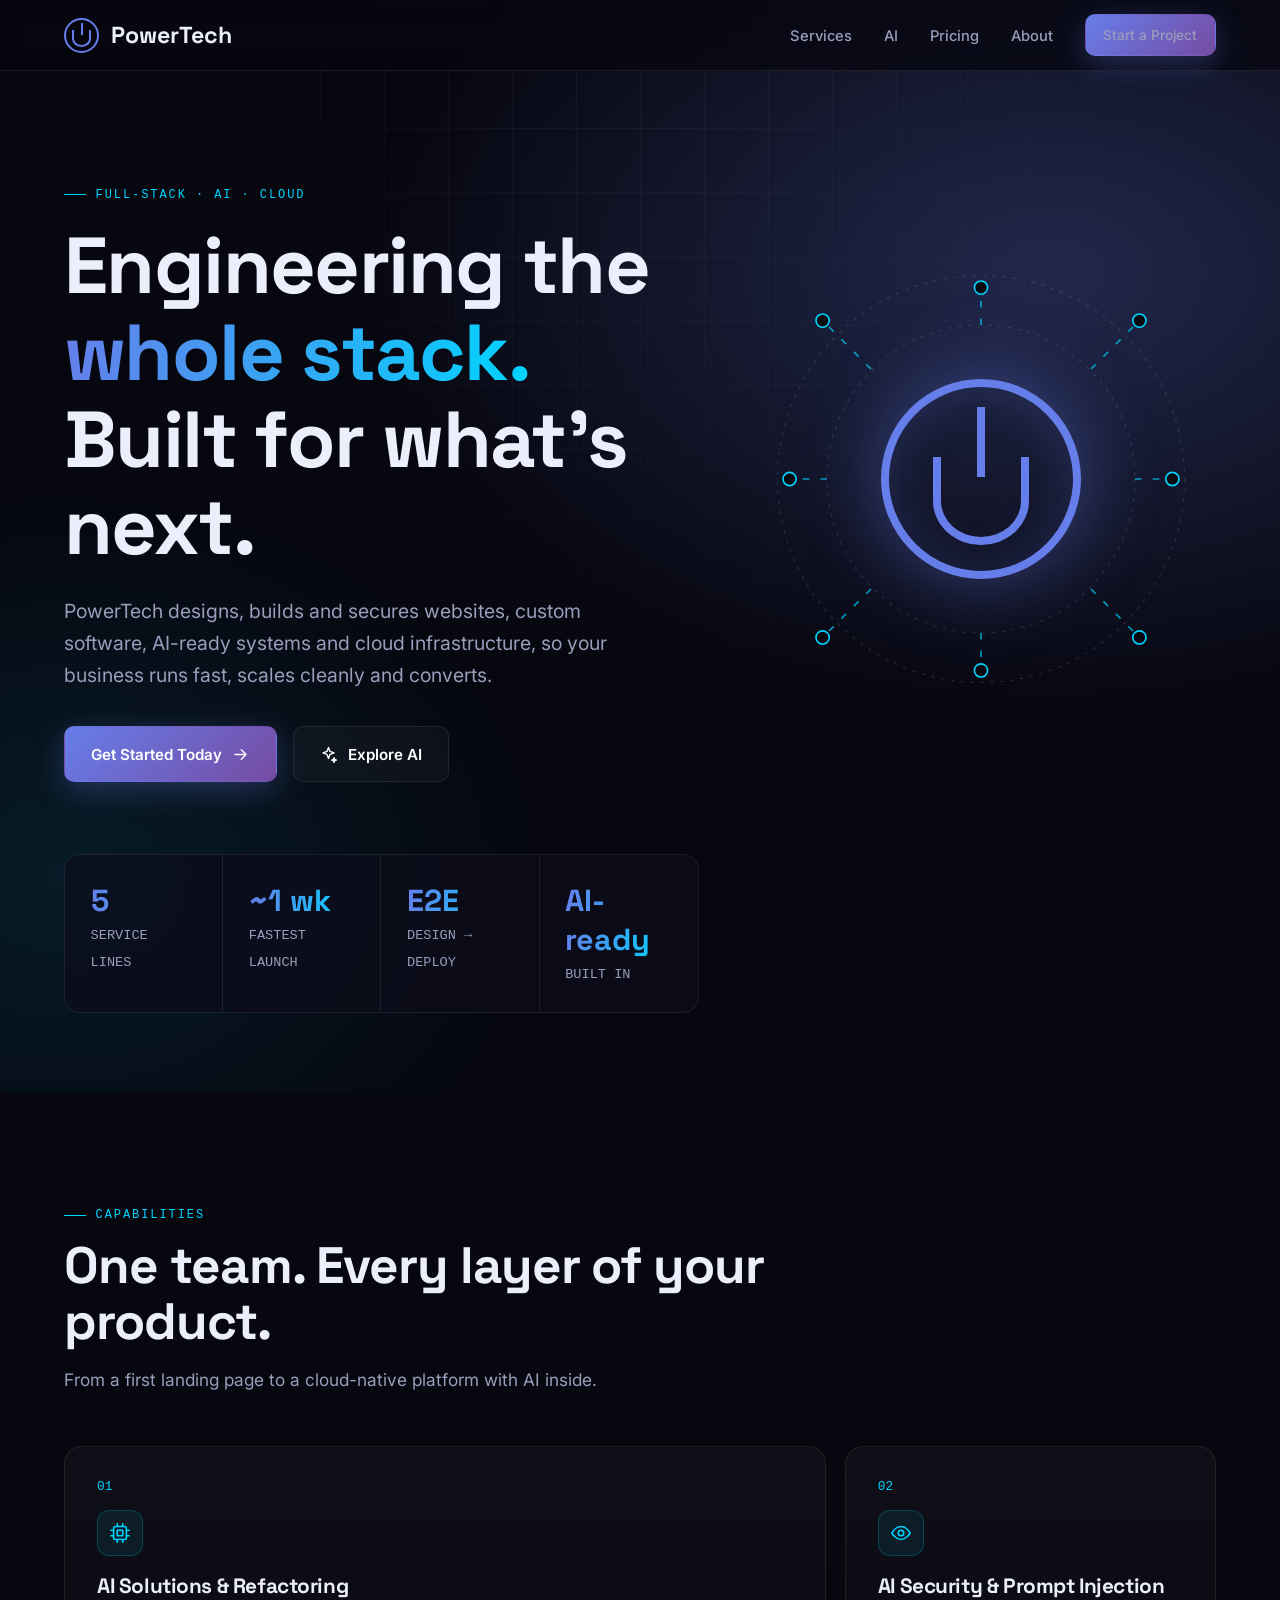
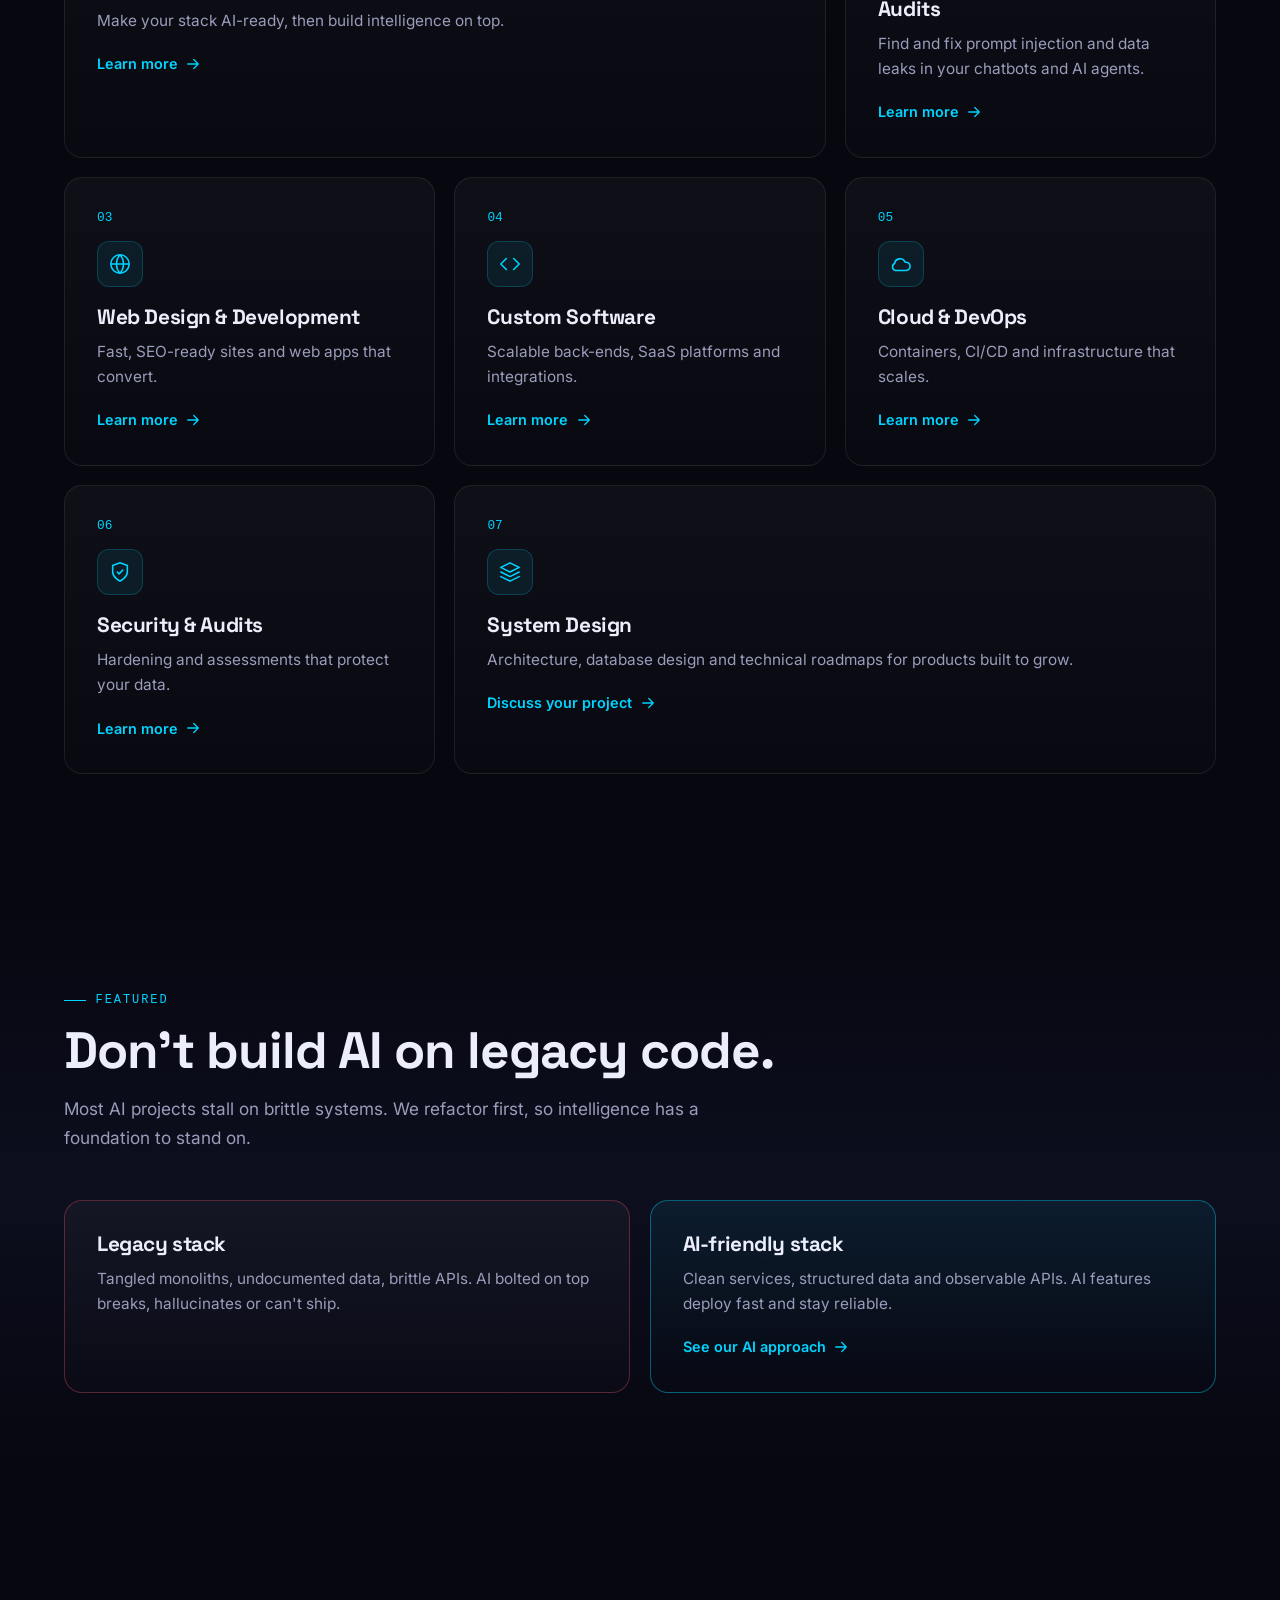
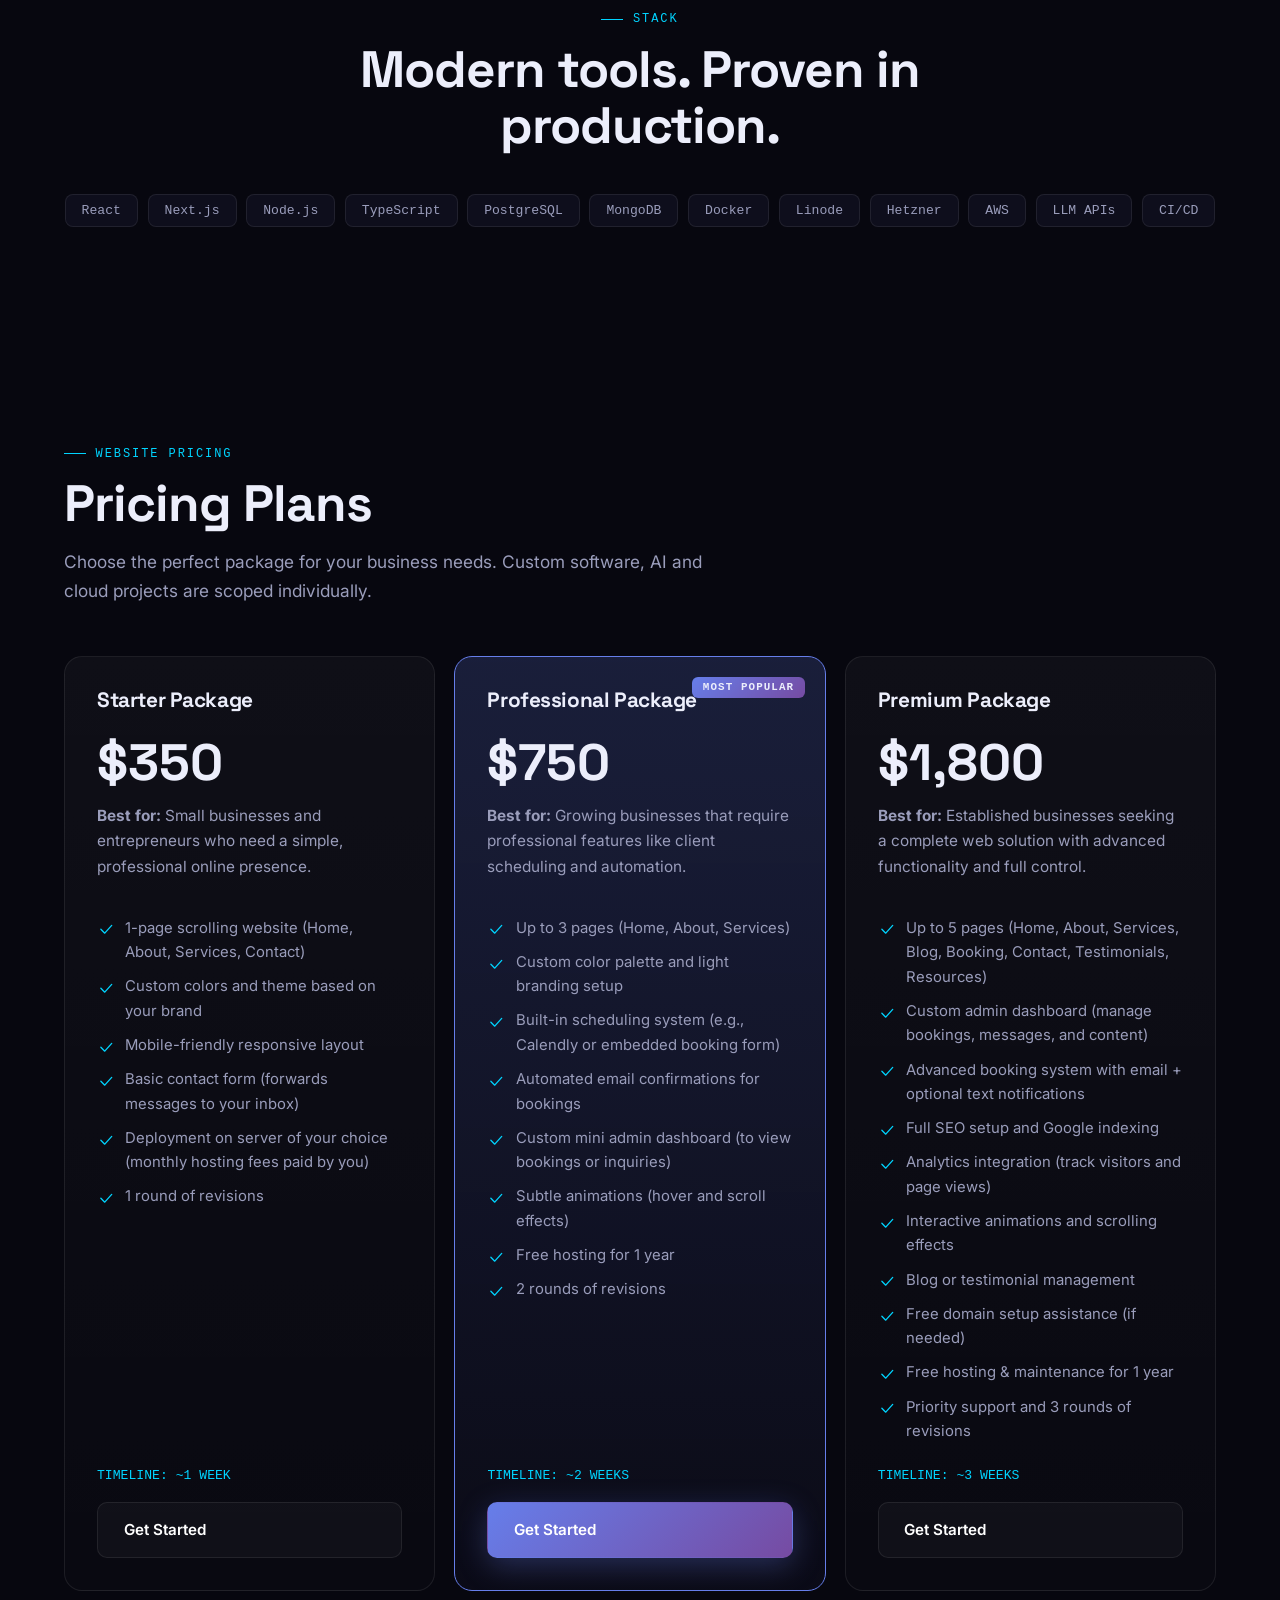
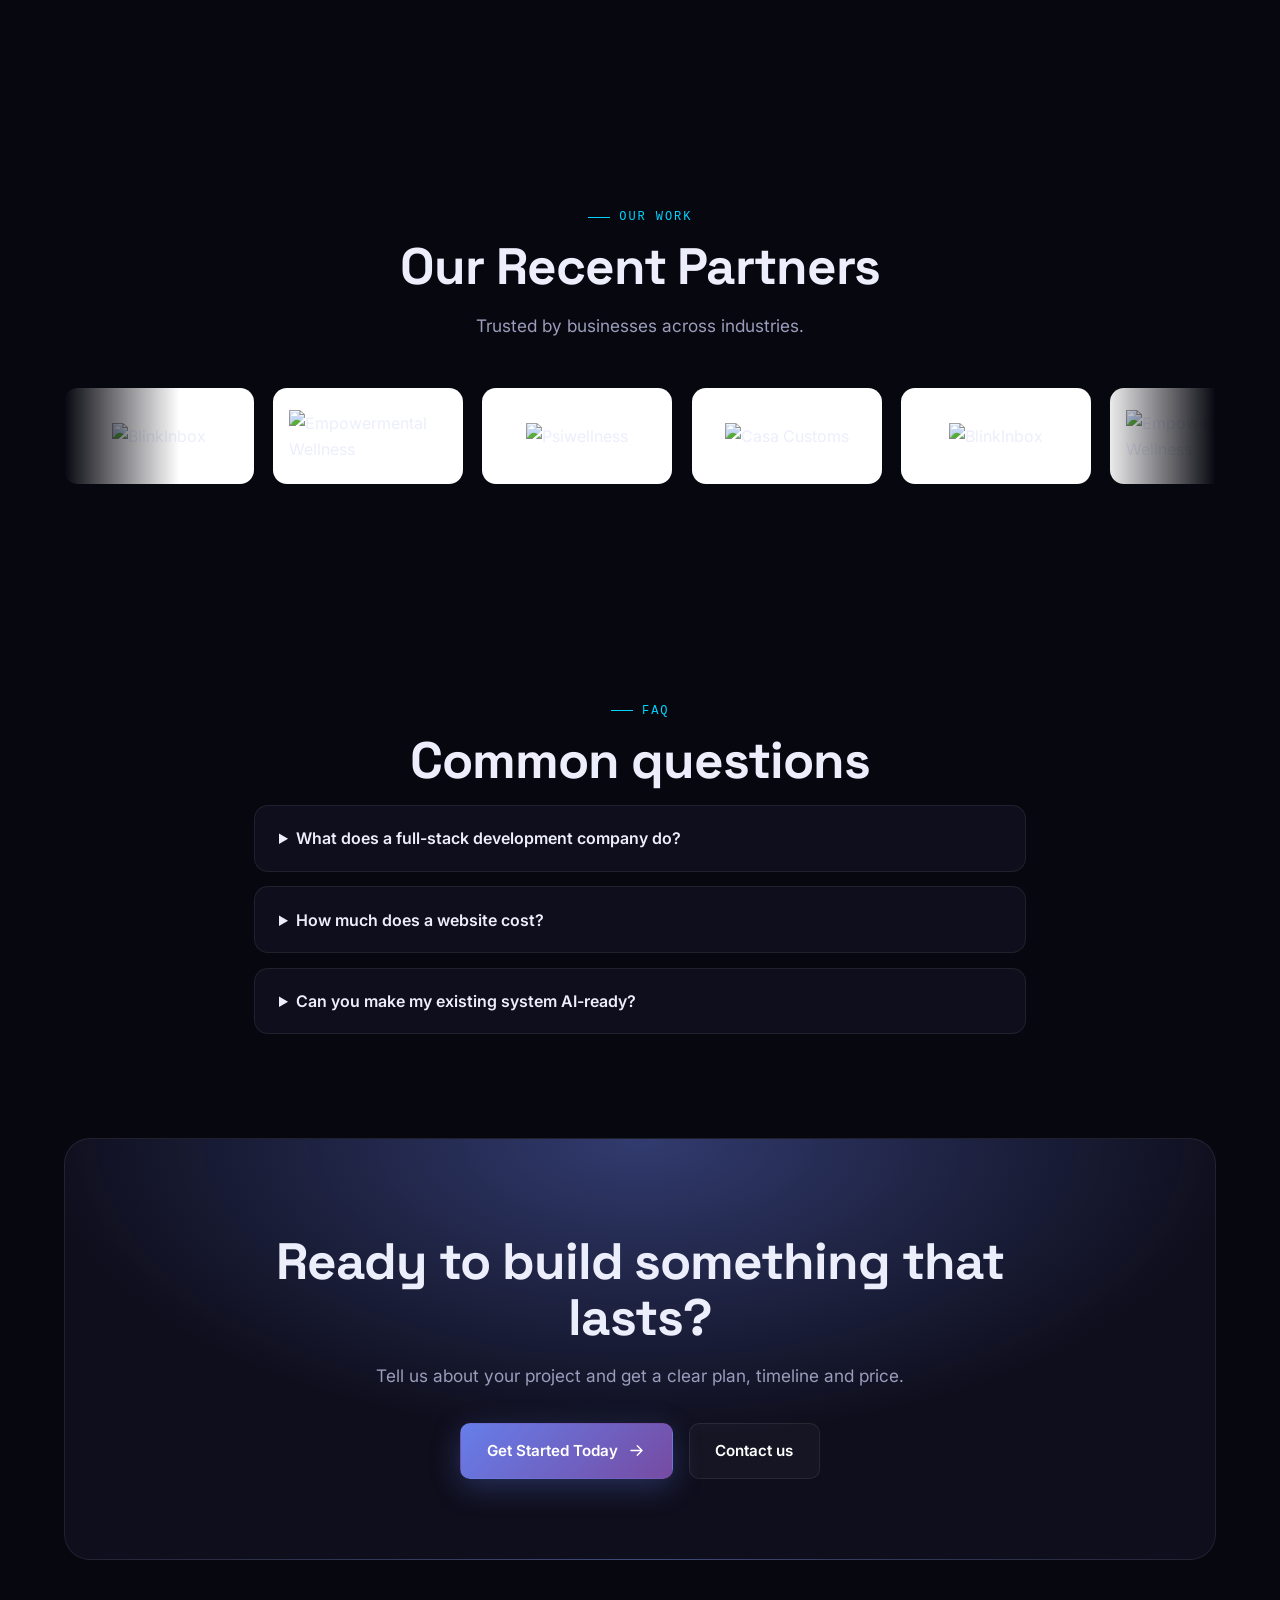
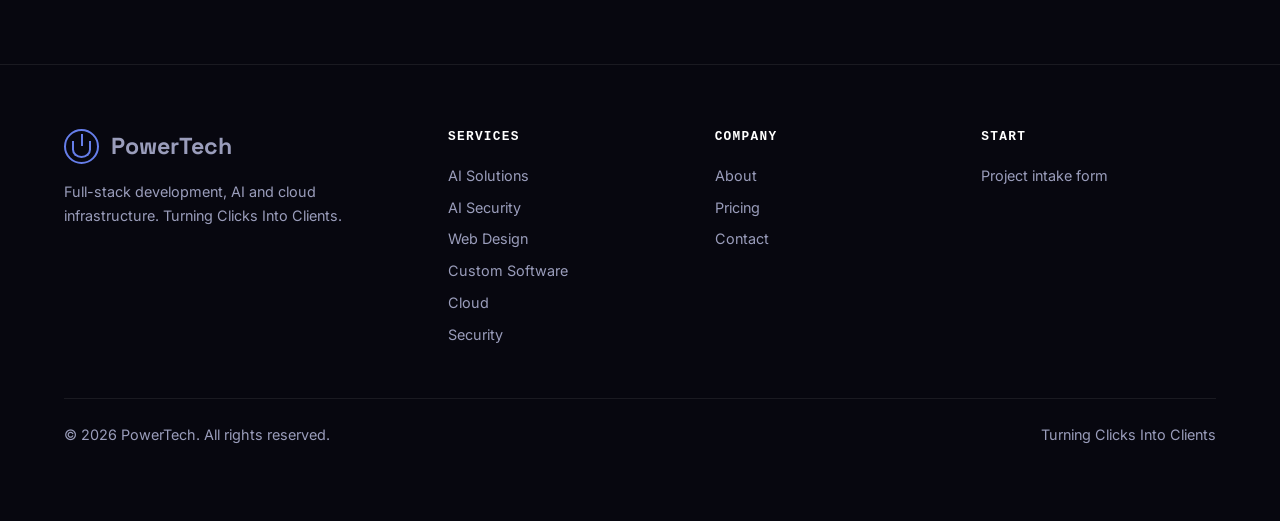
==== commit 5fd2d6f4: "New AI-Security page" ====
--- a/index.html
+++ b/index.html
@@ -4,19 +4,19 @@
 <meta property="og:type" content="website"><meta property="og:title" content="PowerTech | Full-Stack Development, AI & Cloud Infrastructure"><meta property="og:description" content="PowerTech is a full-stack development company building websites, custom software, AI solutions and secure cloud infrastructure. Websites from $350."><meta property="og:site_name" content="PowerTech"><meta name="twitter:card" content="summary_large_image">
 <link rel="preconnect" href="https://fonts.googleapis.com"><link rel="preconnect" href="https://fonts.gstatic.com" crossorigin>
 <link href="https://fonts.googleapis.com/css2?family=Inter:wght@400;500;600;700&family=Space+Grotesk:wght@500;700&display=swap" rel="stylesheet">
-<link rel="stylesheet" href="css/style.css"><script type="application/ld+json">{"@context": "https://schema.org", "@type": "FAQPage", "mainEntity": [{"@type": "Question", "name": "What does a full-stack development company do?", "acceptedAnswer": {"@type": "Answer", "text": "We handle the whole stack: design, front-end, back-end APIs, databases, AI features, cloud deployment and security, so you work with one team instead of several vendors."}}, {"@type": "Question", "name": "How much does a website cost?", "acceptedAnswer": {"@type": "Answer", "text": "Website packages start at $350 (Starter), $750 (Professional) and $1,800 (Premium). Custom software, AI and cloud projects are scoped individually."}}, {"@type": "Question", "name": "Can you make my existing system AI-ready?", "acceptedAnswer": {"@type": "Answer", "text": "Yes. We refactor legacy code, data layers and APIs so AI features can be added safely and reliably."}}]}</script><script type="application/ld+json">{"@context":"https://schema.org","@type":"ProfessionalService","name":"PowerTech","slogan":"Turning Clicks Into Clients","priceRange":"$350+","areaServed":"Worldwide"}</script></head><body>
+<link rel="icon" href="favicon.svg" type="image/svg+xml"><link rel="icon" href="favicon.ico" sizes="48x48"><link rel="apple-touch-icon" href="apple-touch-icon.png"><link rel="stylesheet" href="css/style.css"><script type="application/ld+json">{"@context": "https://schema.org", "@type": "FAQPage", "mainEntity": [{"@type": "Question", "name": "What does a full-stack development company do?", "acceptedAnswer": {"@type": "Answer", "text": "We handle the whole stack: design, front-end, back-end APIs, databases, AI features, cloud deployment and security, so you work with one team instead of several vendors."}}, {"@type": "Question", "name": "How much does a website cost?", "acceptedAnswer": {"@type": "Answer", "text": "Website packages start at $350 (Starter), $750 (Professional) and $1,800 (Premium). Custom software, AI and cloud projects are scoped individually."}}, {"@type": "Question", "name": "Can you make my existing system AI-ready?", "acceptedAnswer": {"@type": "Answer", "text": "Yes. We refactor legacy code, data layers and APIs so AI features can be added safely and reliably."}}]}</script><script type="application/ld+json">{"@context":"https://schema.org","@type":"ProfessionalService","name":"PowerTech","slogan":"Turning Clicks Into Clients","priceRange":"$350+","areaServed":"Worldwide"}</script></head><body>
 <nav aria-label="Main"><div class="wrap nav"><a href="index.html" class="logo-nav" aria-label="PowerTech home"><div class="power-icon-small"></div>PowerTech</a>
 <button class="burger" id="burger" aria-label="Menu" aria-expanded="false"><svg class="i" viewBox="0 0 24 24" aria-hidden="true"><path d="M4 7h16M4 12h16M4 17h16"/></svg></button>
-<ul class="links" id="links"><li class="dd"><a href="index.html#services">Services</a><ul><li><a href="web.html"><svg class="i" viewBox="0 0 24 24" aria-hidden="true"><circle cx="12" cy="12" r="10"/><path d="M2 12h20M12 2a15 15 0 0 1 0 20 15 15 0 0 1 0-20"/></svg>Web Design</a></li><li><a href="software.html"><svg class="i" viewBox="0 0 24 24" aria-hidden="true"><path d="m16 18 6-6-6-6M8 6l-6 6 6 6"/></svg>Custom Software</a></li><li><a href="ai.html"><svg class="i" viewBox="0 0 24 24" aria-hidden="true"><rect x="5" y="5" width="14" height="14" rx="2"/><rect x="9" y="9" width="6" height="6"/><path d="M9 2v3M15 2v3M9 19v3M15 19v3M2 9h3M2 15h3M19 9h3M19 15h3"/></svg>AI Solutions</a></li><li><a href="cloud.html"><svg class="i" viewBox="0 0 24 24" aria-hidden="true"><path d="M17.5 19a4.5 4.5 0 1 0-1-8.9A6 6 0 0 0 5 11.5 4 4 0 0 0 6 19z"/></svg>Cloud</a></li><li><a href="security.html"><svg class="i" viewBox="0 0 24 24" aria-hidden="true"><path d="M12 22s8-4 8-10V5l-8-3-8 3v7c0 6 8 10 8 10z"/><path d="m9 12 2 2 4-4"/></svg>Security</a></li></ul></li>
+<ul class="links" id="links"><li class="dd"><a href="index.html#services">Services</a><ul><li><a href="ai.html"><svg class="i" viewBox="0 0 24 24" aria-hidden="true"><rect x="5" y="5" width="14" height="14" rx="2"/><rect x="9" y="9" width="6" height="6"/><path d="M9 2v3M15 2v3M9 19v3M15 19v3M2 9h3M2 15h3M19 9h3M19 15h3"/></svg>AI Solutions</a></li><li><a href="ai-security.html"><svg class="i" viewBox="0 0 24 24" aria-hidden="true"><path d="M2 12s4-7 10-7 10 7 10 7-4 7-10 7S2 12 2 12z"/><circle cx="12" cy="12" r="3"/></svg>AI Security</a></li><li><a href="web.html"><svg class="i" viewBox="0 0 24 24" aria-hidden="true"><circle cx="12" cy="12" r="10"/><path d="M2 12h20M12 2a15 15 0 0 1 0 20 15 15 0 0 1 0-20"/></svg>Web Design</a></li><li><a href="software.html"><svg class="i" viewBox="0 0 24 24" aria-hidden="true"><path d="m16 18 6-6-6-6M8 6l-6 6 6 6"/></svg>Custom Software</a></li><li><a href="cloud.html"><svg class="i" viewBox="0 0 24 24" aria-hidden="true"><path d="M17.5 19a4.5 4.5 0 1 0-1-8.9A6 6 0 0 0 5 11.5 4 4 0 0 0 6 19z"/></svg>Cloud</a></li><li><a href="security.html"><svg class="i" viewBox="0 0 24 24" aria-hidden="true"><path d="M12 22s8-4 8-10V5l-8-3-8 3v7c0 6 8 10 8 10z"/><path d="m9 12 2 2 4-4"/></svg>Security</a></li></ul></li>
 <li><a href="ai.html">AI</a></li><li><a href="web.html#pricing">Pricing</a></li><li><a href="about.html">About</a></li>
 <li><a class="btn sm" href="contact.html">Start a Project</a></li></ul></div></nav><main><header class="hero"><div class="wrap"><div><span class="tag">Full-stack · AI · Cloud</span><h1>Engineering the <span class="grad">whole stack.</span><br>Built for what's next.</h1><p class="lead">PowerTech designs, builds and secures websites, custom software, AI-ready systems and cloud infrastructure, so your business runs fast, scales cleanly and converts.</p>
 <div class="row"><a class="btn" href="https://docs.google.com/forms/d/e/1FAIpQLSdeZOZp3qWbe34Wrys9zmXmFV5GBub_JHwXFmxEWY1kunA5tg/viewform?usp=header" target="_blank" rel="noopener">Get Started Today <svg class="i" viewBox="0 0 24 24" aria-hidden="true"><path d="M5 12h14M13 6l6 6-6 6"/></svg></a><a class="btn ghost" href="ai.html"><svg class="i" viewBox="0 0 24 24" aria-hidden="true"><path d="M12 3l1.9 5.1L19 10l-5.1 1.9L12 17l-1.9-5.1L5 10l5.1-1.9zM19 16l.8 2.2L22 19l-2.2.8L19 22l-.8-2.2L16 19l2.2-.8z"/></svg> Explore AI</a></div></div>
 <div class="viz"><svg class="net" viewBox="0 0 400 400" aria-hidden="true"><circle class="o" cx="200" cy="200" r="185"/><circle class="o" cx="200" cy="200" r="140" style="animation-direction:reverse"/><path d="M200 60V30M200 340v30M60 200H30M340 200h30M100 100 60 60M300 100l40-40M100 300l-40 40M300 300l40 40"/><circle class="nd" cx="200" cy="26" r="6"/><circle class="nd" cx="200" cy="374" r="6"/><circle class="nd" cx="26" cy="200" r="6"/><circle class="nd" cx="374" cy="200" r="6"/><circle class="nd" cx="56" cy="56" r="6"/><circle class="nd" cx="344" cy="56" r="6"/><circle class="nd" cx="56" cy="344" r="6"/><circle class="nd" cx="344" cy="344" r="6"/></svg><div class="power-icon-large"></div></div></div>
-<div class="wrap"><div class="metrics"><div><strong class="grad">5</strong><span>SERVICE LINES</span></div><div><strong class="grad">~1 wk</strong><span>FASTEST LAUNCH</span></div><div><strong class="grad">E2E</strong><span>DESIGN → DEPLOY</span></div><div><strong class="grad">AI-ready</strong><span>BUILT IN</span></div></div></div></header><section id="services"><div class="wrap"><div class="reveal"><span class="tag">Capabilities</span><h2 class="t">One team. Every layer of your product.</h2><p class="sub">From a first landing page to a cloud-native platform with AI inside.</p></div><div class="grid g3"><a href="web.html" class="card reveal"><span class="num">01</span><div class="ico"><svg class="i" viewBox="0 0 24 24" aria-hidden="true"><circle cx="12" cy="12" r="10"/><path d="M2 12h20M12 2a15 15 0 0 1 0 20 15 15 0 0 1 0-20"/></svg></div><h3>Web Design & Development</h3><p>Fast, SEO-ready sites and web apps that convert.</p><span class="more">Learn more <svg class="i" viewBox="0 0 24 24" aria-hidden="true"><path d="M5 12h14M13 6l6 6-6 6"/></svg></span></a><a href="software.html" class="card reveal"><span class="num">02</span><div class="ico"><svg class="i" viewBox="0 0 24 24" aria-hidden="true"><path d="m16 18 6-6-6-6M8 6l-6 6 6 6"/></svg></div><h3>Custom Software</h3><p>Scalable back-ends, SaaS platforms and integrations.</p><span class="more">Learn more <svg class="i" viewBox="0 0 24 24" aria-hidden="true"><path d="M5 12h14M13 6l6 6-6 6"/></svg></span></a><a href="ai.html" class="card reveal span2"><span class="num">03</span><div class="ico"><svg class="i" viewBox="0 0 24 24" aria-hidden="true"><rect x="5" y="5" width="14" height="14" rx="2"/><rect x="9" y="9" width="6" height="6"/><path d="M9 2v3M15 2v3M9 19v3M15 19v3M2 9h3M2 15h3M19 9h3M19 15h3"/></svg></div><h3>AI Solutions & Refactoring</h3><p>Make your stack AI-ready, then build intelligence on top.</p><span class="more">Learn more <svg class="i" viewBox="0 0 24 24" aria-hidden="true"><path d="M5 12h14M13 6l6 6-6 6"/></svg></span></a><a href="cloud.html" class="card reveal"><span class="num">04</span><div class="ico"><svg class="i" viewBox="0 0 24 24" aria-hidden="true"><path d="M17.5 19a4.5 4.5 0 1 0-1-8.9A6 6 0 0 0 5 11.5 4 4 0 0 0 6 19z"/></svg></div><h3>Cloud & DevOps</h3><p>Containers, CI/CD and infrastructure that scales.</p><span class="more">Learn more <svg class="i" viewBox="0 0 24 24" aria-hidden="true"><path d="M5 12h14M13 6l6 6-6 6"/></svg></span></a><a href="security.html" class="card reveal"><span class="num">05</span><div class="ico"><svg class="i" viewBox="0 0 24 24" aria-hidden="true"><path d="M12 22s8-4 8-10V5l-8-3-8 3v7c0 6 8 10 8 10z"/><path d="m9 12 2 2 4-4"/></svg></div><h3>Security & Audits</h3><p>Hardening and assessments that protect your data.</p><span class="more">Learn more <svg class="i" viewBox="0 0 24 24" aria-hidden="true"><path d="M5 12h14M13 6l6 6-6 6"/></svg></span></a><a href="https://docs.google.com/forms/d/e/1FAIpQLSdeZOZp3qWbe34Wrys9zmXmFV5GBub_JHwXFmxEWY1kunA5tg/viewform?usp=header" target="_blank" rel="noopener" class="card reveal"><span class="num">06</span><div class="ico"><svg class="i" viewBox="0 0 24 24" aria-hidden="true"><path d="m12 2 10 5-10 5L2 7z"/><path d="m2 17 10 5 10-5M2 12l10 5 10-5"/></svg></div><h3>System Design</h3><p>Architecture, database design and technical roadmaps for products built to grow.</p><span class="more">Discuss your project <svg class="i" viewBox="0 0 24 24" aria-hidden="true"><path d="M5 12h14M13 6l6 6-6 6"/></svg></span></a></div></div></section><section class="band"><div class="wrap"><div class="reveal"><span class="tag">Featured</span><h2 class="t">Don't build AI on legacy code.</h2><p class=sub>Most AI projects stall on brittle systems. We refactor first, so intelligence has a foundation to stand on.</p></div><div class="split"><div class="card bad"><h3>Legacy stack</h3><p>Tangled monoliths, undocumented data, brittle APIs. AI bolted on top breaks, hallucinates or can't ship.</p></div><div class="card good"><h3>AI-friendly stack</h3><p>Clean services, structured data and observable APIs. AI features deploy fast and stay reliable.</p><a class="more" href="ai.html">See our AI approach <svg class="i" viewBox="0 0 24 24" aria-hidden="true"><path d="M5 12h14M13 6l6 6-6 6"/></svg></a></div></div></div></section><section class=""><div class="wrap"><div class="center reveal"><span class="tag">Stack</span><h2 class="t">Modern tools. Proven in production.</h2></div><div class="chips"><span>React</span><span>Next.js</span><span>Node.js</span><span>TypeScript</span><span>PostgreSQL</span><span>MongoDB</span><span>Docker</span><span>Linode</span><span>Hetzner</span><span>AWS</span><span>LLM APIs</span><span>CI/CD</span></div></div></section><section id="pricing" class=""><div class="wrap"><div class="reveal"><span class="tag">Website pricing</span><h2 class="t">Pricing Plans</h2><p class=sub>Choose the perfect package for your business needs. Custom software, AI and cloud projects are scoped individually.</p></div><div class="grid g3">
+<div class="wrap"><div class="metrics"><div><strong class="grad">5</strong><span>SERVICE LINES</span></div><div><strong class="grad">~1 wk</strong><span>FASTEST LAUNCH</span></div><div><strong class="grad">E2E</strong><span>DESIGN → DEPLOY</span></div><div><strong class="grad">AI-ready</strong><span>BUILT IN</span></div></div></div></header><section id="services"><div class="wrap"><div class="reveal"><span class="tag">Capabilities</span><h2 class="t">One team. Every layer of your product.</h2><p class="sub">From a first landing page to a cloud-native platform with AI inside.</p></div><div class="grid g3"><a href="ai.html" class="card reveal span2"><span class="num">01</span><div class="ico"><svg class="i" viewBox="0 0 24 24" aria-hidden="true"><rect x="5" y="5" width="14" height="14" rx="2"/><rect x="9" y="9" width="6" height="6"/><path d="M9 2v3M15 2v3M9 19v3M15 19v3M2 9h3M2 15h3M19 9h3M19 15h3"/></svg></div><h3>AI Solutions & Refactoring</h3><p>Make your stack AI-ready, then build intelligence on top.</p><span class="more">Learn more <svg class="i" viewBox="0 0 24 24" aria-hidden="true"><path d="M5 12h14M13 6l6 6-6 6"/></svg></span></a><a href="ai-security.html" class="card reveal"><span class="num">02</span><div class="ico"><svg class="i" viewBox="0 0 24 24" aria-hidden="true"><path d="M2 12s4-7 10-7 10 7 10 7-4 7-10 7S2 12 2 12z"/><circle cx="12" cy="12" r="3"/></svg></div><h3>AI Security & Prompt Injection Audits</h3><p>Find and fix prompt injection and data leaks in your chatbots and AI agents.</p><span class="more">Learn more <svg class="i" viewBox="0 0 24 24" aria-hidden="true"><path d="M5 12h14M13 6l6 6-6 6"/></svg></span></a><a href="web.html" class="card reveal"><span class="num">03</span><div class="ico"><svg class="i" viewBox="0 0 24 24" aria-hidden="true"><circle cx="12" cy="12" r="10"/><path d="M2 12h20M12 2a15 15 0 0 1 0 20 15 15 0 0 1 0-20"/></svg></div><h3>Web Design & Development</h3><p>Fast, SEO-ready sites and web apps that convert.</p><span class="more">Learn more <svg class="i" viewBox="0 0 24 24" aria-hidden="true"><path d="M5 12h14M13 6l6 6-6 6"/></svg></span></a><a href="software.html" class="card reveal"><span class="num">04</span><div class="ico"><svg class="i" viewBox="0 0 24 24" aria-hidden="true"><path d="m16 18 6-6-6-6M8 6l-6 6 6 6"/></svg></div><h3>Custom Software</h3><p>Scalable back-ends, SaaS platforms and integrations.</p><span class="more">Learn more <svg class="i" viewBox="0 0 24 24" aria-hidden="true"><path d="M5 12h14M13 6l6 6-6 6"/></svg></span></a><a href="cloud.html" class="card reveal"><span class="num">05</span><div class="ico"><svg class="i" viewBox="0 0 24 24" aria-hidden="true"><path d="M17.5 19a4.5 4.5 0 1 0-1-8.9A6 6 0 0 0 5 11.5 4 4 0 0 0 6 19z"/></svg></div><h3>Cloud & DevOps</h3><p>Containers, CI/CD and infrastructure that scales.</p><span class="more">Learn more <svg class="i" viewBox="0 0 24 24" aria-hidden="true"><path d="M5 12h14M13 6l6 6-6 6"/></svg></span></a><a href="security.html" class="card reveal"><span class="num">06</span><div class="ico"><svg class="i" viewBox="0 0 24 24" aria-hidden="true"><path d="M12 22s8-4 8-10V5l-8-3-8 3v7c0 6 8 10 8 10z"/><path d="m9 12 2 2 4-4"/></svg></div><h3>Security & Audits</h3><p>Hardening and assessments that protect your data.</p><span class="more">Learn more <svg class="i" viewBox="0 0 24 24" aria-hidden="true"><path d="M5 12h14M13 6l6 6-6 6"/></svg></span></a><a href="https://docs.google.com/forms/d/e/1FAIpQLSdeZOZp3qWbe34Wrys9zmXmFV5GBub_JHwXFmxEWY1kunA5tg/viewform?usp=header" target="_blank" rel="noopener" class="card reveal span2"><span class="num">07</span><div class="ico"><svg class="i" viewBox="0 0 24 24" aria-hidden="true"><path d="m12 2 10 5-10 5L2 7z"/><path d="m2 17 10 5 10-5M2 12l10 5 10-5"/></svg></div><h3>System Design</h3><p>Architecture, database design and technical roadmaps for products built to grow.</p><span class="more">Discuss your project <svg class="i" viewBox="0 0 24 24" aria-hidden="true"><path d="M5 12h14M13 6l6 6-6 6"/></svg></span></a></div></div></section><section class="band"><div class="wrap"><div class="reveal"><span class="tag">Featured</span><h2 class="t">Don't build AI on legacy code.</h2><p class=sub>Most AI projects stall on brittle systems. We refactor first, so intelligence has a foundation to stand on.</p></div><div class="split"><div class="card bad"><h3>Legacy stack</h3><p>Tangled monoliths, undocumented data, brittle APIs. AI bolted on top breaks, hallucinates or can't ship.</p></div><div class="card good"><h3>AI-friendly stack</h3><p>Clean services, structured data and observable APIs. AI features deploy fast and stay reliable.</p><a class="more" href="ai.html">See our AI approach <svg class="i" viewBox="0 0 24 24" aria-hidden="true"><path d="M5 12h14M13 6l6 6-6 6"/></svg></a></div></div></div></section><section class=""><div class="wrap"><div class="center reveal"><span class="tag">Stack</span><h2 class="t">Modern tools. Proven in production.</h2></div><div class="chips"><span>React</span><span>Next.js</span><span>Node.js</span><span>TypeScript</span><span>PostgreSQL</span><span>MongoDB</span><span>Docker</span><span>Linode</span><span>Hetzner</span><span>AWS</span><span>LLM APIs</span><span>CI/CD</span></div></div></section><section id="pricing" class=""><div class="wrap"><div class="reveal"><span class="tag">Website pricing</span><h2 class="t">Pricing Plans</h2><p class=sub>Choose the perfect package for your business needs. Custom software, AI and cloud projects are scoped individually.</p></div><div class="grid g3">
 <div class="card pc reveal"><h3>Starter Package</h3><div class="price">$350</div><p class="best"><strong>Best for:</strong> Small businesses and entrepreneurs who need a simple, professional online presence.</p><ul class="ul"><li><svg class="i" viewBox="0 0 24 24" aria-hidden="true"><path d="m5 12 5 5 9-10"/></svg>1-page scrolling website (Home, About, Services, Contact)</li><li><svg class="i" viewBox="0 0 24 24" aria-hidden="true"><path d="m5 12 5 5 9-10"/></svg>Custom colors and theme based on your brand</li><li><svg class="i" viewBox="0 0 24 24" aria-hidden="true"><path d="m5 12 5 5 9-10"/></svg>Mobile-friendly responsive layout</li><li><svg class="i" viewBox="0 0 24 24" aria-hidden="true"><path d="m5 12 5 5 9-10"/></svg>Basic contact form (forwards messages to your inbox)</li><li><svg class="i" viewBox="0 0 24 24" aria-hidden="true"><path d="m5 12 5 5 9-10"/></svg>Deployment on server of your choice (monthly hosting fees paid by you)</li><li><svg class="i" viewBox="0 0 24 24" aria-hidden="true"><path d="m5 12 5 5 9-10"/></svg>1 round of revisions</li></ul><div class="tl">TIMELINE: ~1 WEEK</div><a class="btn ghost" href="https://docs.google.com/forms/d/e/1FAIpQLSdeZOZp3qWbe34Wrys9zmXmFV5GBub_JHwXFmxEWY1kunA5tg/viewform?usp=header" target="_blank" rel="noopener">Get Started</a></div>
 <div class="card pc feat reveal"><span class="badge">MOST POPULAR</span><h3>Professional Package</h3><div class="price">$750</div><p class="best"><strong>Best for:</strong> Growing businesses that require professional features like client scheduling and automation.</p><ul class="ul"><li><svg class="i" viewBox="0 0 24 24" aria-hidden="true"><path d="m5 12 5 5 9-10"/></svg>Up to 3 pages (Home, About, Services)</li><li><svg class="i" viewBox="0 0 24 24" aria-hidden="true"><path d="m5 12 5 5 9-10"/></svg>Custom color palette and light branding setup</li><li><svg class="i" viewBox="0 0 24 24" aria-hidden="true"><path d="m5 12 5 5 9-10"/></svg>Built-in scheduling system (e.g., Calendly or embedded booking form)</li><li><svg class="i" viewBox="0 0 24 24" aria-hidden="true"><path d="m5 12 5 5 9-10"/></svg>Automated email confirmations for bookings</li><li><svg class="i" viewBox="0 0 24 24" aria-hidden="true"><path d="m5 12 5 5 9-10"/></svg>Custom mini admin dashboard (to view bookings or inquiries)</li><li><svg class="i" viewBox="0 0 24 24" aria-hidden="true"><path d="m5 12 5 5 9-10"/></svg>Subtle animations (hover and scroll effects)</li><li><svg class="i" viewBox="0 0 24 24" aria-hidden="true"><path d="m5 12 5 5 9-10"/></svg>Free hosting for 1 year</li><li><svg class="i" viewBox="0 0 24 24" aria-hidden="true"><path d="m5 12 5 5 9-10"/></svg>2 rounds of revisions</li></ul><div class="tl">TIMELINE: ~2 WEEKS</div><a class="btn" href="https://docs.google.com/forms/d/e/1FAIpQLSdeZOZp3qWbe34Wrys9zmXmFV5GBub_JHwXFmxEWY1kunA5tg/viewform?usp=header" target="_blank" rel="noopener">Get Started</a></div>
-<div class="card pc reveal"><h3>Premium Package</h3><div class="price">$1,800</div><p class="best"><strong>Best for:</strong> Established businesses seeking a complete web solution with advanced functionality and full control.</p><ul class="ul"><li><svg class="i" viewBox="0 0 24 24" aria-hidden="true"><path d="m5 12 5 5 9-10"/></svg>Up to 5 pages (Home, About, Services, Blog, Booking, Contact, Testimonials, Resources)</li><li><svg class="i" viewBox="0 0 24 24" aria-hidden="true"><path d="m5 12 5 5 9-10"/></svg>Custom admin dashboard (manage bookings, messages, and content)</li><li><svg class="i" viewBox="0 0 24 24" aria-hidden="true"><path d="m5 12 5 5 9-10"/></svg>Advanced booking system with email + optional text notifications</li><li><svg class="i" viewBox="0 0 24 24" aria-hidden="true"><path d="m5 12 5 5 9-10"/></svg>Full SEO setup and Google indexing</li><li><svg class="i" viewBox="0 0 24 24" aria-hidden="true"><path d="m5 12 5 5 9-10"/></svg>Analytics integration (track visitors and page views)</li><li><svg class="i" viewBox="0 0 24 24" aria-hidden="true"><path d="m5 12 5 5 9-10"/></svg>Interactive animations and scrolling effects</li><li><svg class="i" viewBox="0 0 24 24" aria-hidden="true"><path d="m5 12 5 5 9-10"/></svg>Blog or testimonial management</li><li><svg class="i" viewBox="0 0 24 24" aria-hidden="true"><path d="m5 12 5 5 9-10"/></svg>Free domain setup assistance (if needed)</li><li><svg class="i" viewBox="0 0 24 24" aria-hidden="true"><path d="m5 12 5 5 9-10"/></svg>Free hosting &amp; maintenance for 1 year</li><li><svg class="i" viewBox="0 0 24 24" aria-hidden="true"><path d="m5 12 5 5 9-10"/></svg>Priority support and 3 rounds of revisions</li></ul><div class="tl">TIMELINE: ~3 WEEKS</div><a class="btn ghost" href="https://docs.google.com/forms/d/e/1FAIpQLSdeZOZp3qWbe34Wrys9zmXmFV5GBub_JHwXFmxEWY1kunA5tg/viewform?usp=header" target="_blank" rel="noopener">Get Started</a></div></div></div></section><section class=""><div class="wrap"><div class="center reveal"><span class="tag">Our work</span><h2 class="t">Our Recent Partners</h2><p class=sub>Trusted by businesses across industries.</p></div><div class="slider"><div class="track" id="track"><a href="https://blinkinbox.club" target="_blank" rel="noopener"><img src="https://blinkinbox.club/logo512.png" alt="BlinkInbox" loading="lazy"></a><a href="https://www.empowermentalwellness.net/" target="_blank" rel="noopener"><img src="https://www.empowermentalwellness.net/logo.png" alt="Empowermental Wellness" loading="lazy"></a><a href="https://psiwellnessinc.com" target="_blank" rel="noopener"><img src="https://psiwellnessinc.com/psiwell.png" alt="Psiwellness" loading="lazy"></a><a href="https://casacustoms.shop" target="_blank" rel="noopener"><img src="https://casacustoms.shop/Logo.png" alt="Casa Customs" loading="lazy"></a></div></div></div></section><section><div class="wrap" style="max-width:820px"><div class="center reveal"><span class="tag">FAQ</span><h2 class="t">Common questions</h2></div><details><summary>What does a full-stack development company do?</summary><p>We handle the whole stack: design, front-end, back-end APIs, databases, AI features, cloud deployment and security, so you work with one team instead of several vendors.</p></details><details><summary>How much does a website cost?</summary><p>Website packages start at $350 (Starter), $750 (Professional) and $1,800 (Premium). Custom software, AI and cloud projects are scoped individually.</p></details><details><summary>Can you make my existing system AI-ready?</summary><p>Yes. We refactor legacy code, data layers and APIs so AI features can be added safely and reliably.</p></details></div></section><section style="padding-top:0"><div class="wrap"><div class="cta reveal"><h2 class="t">Ready to build something that lasts?</h2><p class="sub">Tell us about your project and get a clear plan, timeline and price.</p><div class="row"><a class="btn" href="https://docs.google.com/forms/d/e/1FAIpQLSdeZOZp3qWbe34Wrys9zmXmFV5GBub_JHwXFmxEWY1kunA5tg/viewform?usp=header" target="_blank" rel="noopener">Get Started Today <svg class="i" viewBox="0 0 24 24" aria-hidden="true"><path d="M5 12h14M13 6l6 6-6 6"/></svg></a><a class="btn ghost" href="contact.html">Contact us</a></div></div></div></section></main><footer><div class="wrap"><div class="fg"><div><a href="index.html" class="logo-nav"><div class="power-icon-small"></div>PowerTech</a><p style="margin-top:1rem;max-width:280px">Full-stack development, AI and cloud infrastructure. Turning Clicks Into Clients.</p></div>
-<div><h4>Services</h4><ul><li><a href="web.html">Web Design</a></li><li><a href="software.html">Custom Software</a></li><li><a href="ai.html">AI Solutions</a></li><li><a href="cloud.html">Cloud</a></li><li><a href="security.html">Security</a></li></ul></div>
+<div class="card pc reveal"><h3>Premium Package</h3><div class="price">$1,800</div><p class="best"><strong>Best for:</strong> Established businesses seeking a complete web solution with advanced functionality and full control.</p><ul class="ul"><li><svg class="i" viewBox="0 0 24 24" aria-hidden="true"><path d="m5 12 5 5 9-10"/></svg>Up to 5 pages (Home, About, Services, Blog, Booking, Contact, Testimonials, Resources)</li><li><svg class="i" viewBox="0 0 24 24" aria-hidden="true"><path d="m5 12 5 5 9-10"/></svg>Custom admin dashboard (manage bookings, messages, and content)</li><li><svg class="i" viewBox="0 0 24 24" aria-hidden="true"><path d="m5 12 5 5 9-10"/></svg>Advanced booking system with email + optional text notifications</li><li><svg class="i" viewBox="0 0 24 24" aria-hidden="true"><path d="m5 12 5 5 9-10"/></svg>Full SEO setup and Google indexing</li><li><svg class="i" viewBox="0 0 24 24" aria-hidden="true"><path d="m5 12 5 5 9-10"/></svg>Analytics integration (track visitors and page views)</li><li><svg class="i" viewBox="0 0 24 24" aria-hidden="true"><path d="m5 12 5 5 9-10"/></svg>Interactive animations and scrolling effects</li><li><svg class="i" viewBox="0 0 24 24" aria-hidden="true"><path d="m5 12 5 5 9-10"/></svg>Blog or testimonial management</li><li><svg class="i" viewBox="0 0 24 24" aria-hidden="true"><path d="m5 12 5 5 9-10"/></svg>Free domain setup assistance (if needed)</li><li><svg class="i" viewBox="0 0 24 24" aria-hidden="true"><path d="m5 12 5 5 9-10"/></svg>Free hosting &amp; maintenance for 1 year</li><li><svg class="i" viewBox="0 0 24 24" aria-hidden="true"><path d="m5 12 5 5 9-10"/></svg>Priority support and 3 rounds of revisions</li></ul><div class="tl">TIMELINE: ~3 WEEKS</div><a class="btn ghost" href="https://docs.google.com/forms/d/e/1FAIpQLSdeZOZp3qWbe34Wrys9zmXmFV5GBub_JHwXFmxEWY1kunA5tg/viewform?usp=header" target="_blank" rel="noopener">Get Started</a></div></div></div></section><section class=""><div class="wrap"><div class="center reveal"><span class="tag">Our work</span><h2 class="t">Our Recent Partners</h2><p class=sub>Trusted by businesses across industries.</p></div><div class="slider"><div class="track" id="track"><a href="https://blinkinbox.club" target="_blank" rel="noopener"><img src="https://blinkinbox.club/logo512.png" alt="BlinkInbox" loading="lazy"></a><a href="https://www.empowermentalwellness.net/" target="_blank" rel="noopener"><img src="https://www.empowermentalwellness.net/logo.png" alt="Empowermental Wellness" loading="lazy"></a><a href="https://psiwellnessinc.com" target="_blank" rel="noopener"><img src="https://psiwellnessinc.com/__l5e/assets-v1/95c64dd2-5e35-4816-8ca1-dc956d6c3e04/psi-badge-hires-2026-09.png" alt="Psiwellness" loading="lazy"></a><a href="https://casacustoms.shop" target="_blank" rel="noopener"><img src="https://casacustoms.shop/Logo.png" alt="Casa Customs" loading="lazy"></a></div></div></div></section><section><div class="wrap" style="max-width:820px"><div class="center reveal"><span class="tag">FAQ</span><h2 class="t">Common questions</h2></div><details><summary>What does a full-stack development company do?</summary><p>We handle the whole stack: design, front-end, back-end APIs, databases, AI features, cloud deployment and security, so you work with one team instead of several vendors.</p></details><details><summary>How much does a website cost?</summary><p>Website packages start at $350 (Starter), $750 (Professional) and $1,800 (Premium). Custom software, AI and cloud projects are scoped individually.</p></details><details><summary>Can you make my existing system AI-ready?</summary><p>Yes. We refactor legacy code, data layers and APIs so AI features can be added safely and reliably.</p></details></div></section><section style="padding-top:0"><div class="wrap"><div class="cta reveal"><h2 class="t">Ready to build something that lasts?</h2><p class="sub">Tell us about your project and get a clear plan, timeline and price.</p><div class="row"><a class="btn" href="https://docs.google.com/forms/d/e/1FAIpQLSdeZOZp3qWbe34Wrys9zmXmFV5GBub_JHwXFmxEWY1kunA5tg/viewform?usp=header" target="_blank" rel="noopener">Get Started Today <svg class="i" viewBox="0 0 24 24" aria-hidden="true"><path d="M5 12h14M13 6l6 6-6 6"/></svg></a><a class="btn ghost" href="contact.html">Contact us</a></div></div></div></section></main><footer><div class="wrap"><div class="fg"><div><a href="index.html" class="logo-nav"><div class="power-icon-small"></div>PowerTech</a><p style="margin-top:1rem;max-width:280px">Full-stack development, AI and cloud infrastructure. Turning Clicks Into Clients.</p></div>
+<div><h4>Services</h4><ul><li><a href="ai.html">AI Solutions</a></li><li><a href="ai-security.html">AI Security</a></li><li><a href="web.html">Web Design</a></li><li><a href="software.html">Custom Software</a></li><li><a href="cloud.html">Cloud</a></li><li><a href="security.html">Security</a></li></ul></div>
 <div><h4>Company</h4><ul><li><a href="about.html">About</a></li><li><a href="web.html#pricing">Pricing</a></li><li><a href="contact.html">Contact</a></li></ul></div>
 <div><h4>Start</h4><ul><li><a href="https://docs.google.com/forms/d/e/1FAIpQLSdeZOZp3qWbe34Wrys9zmXmFV5GBub_JHwXFmxEWY1kunA5tg/viewform?usp=header" target="_blank" rel="noopener">Project intake form</a></li></ul></div></div>
 <div class="copy"><span>© 2026 PowerTech. All rights reserved.</span><span>Turning Clicks Into Clients</span></div></div></footer><script src="js/main.js" defer></script></body></html>
